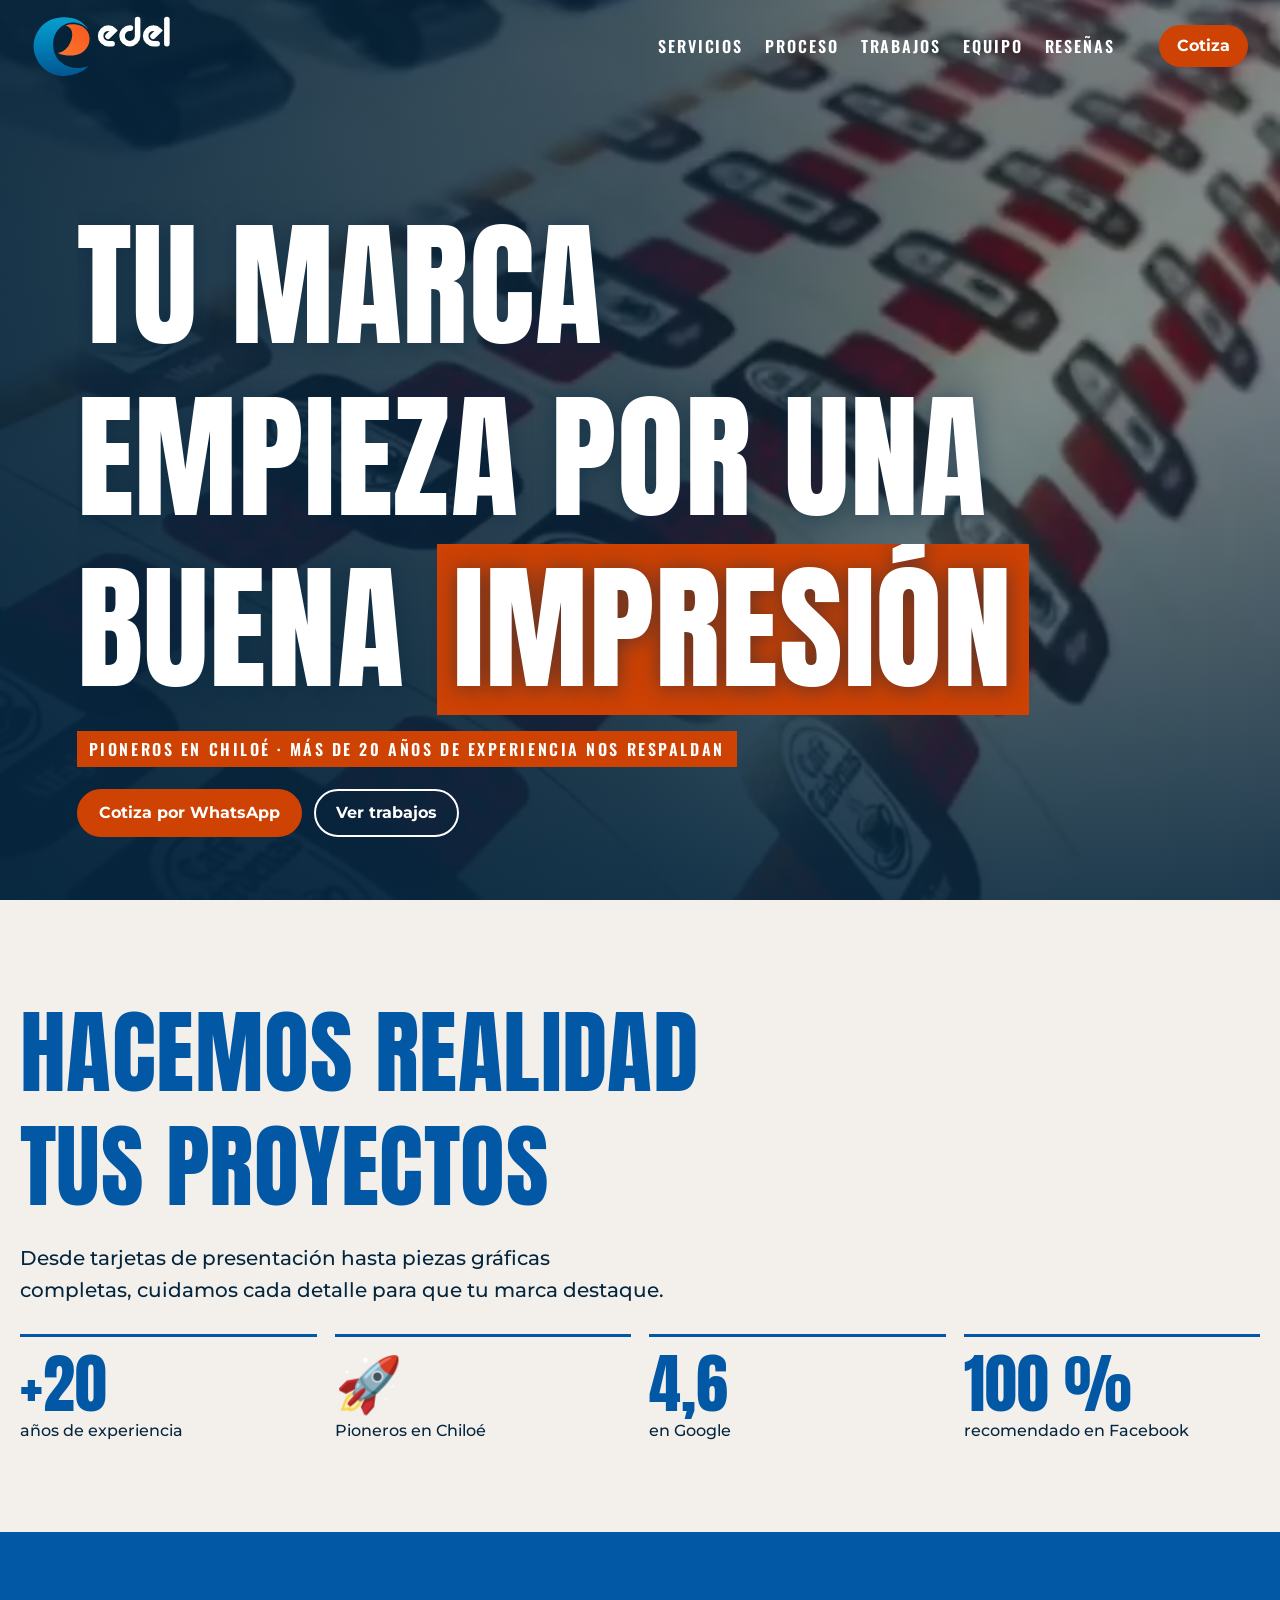
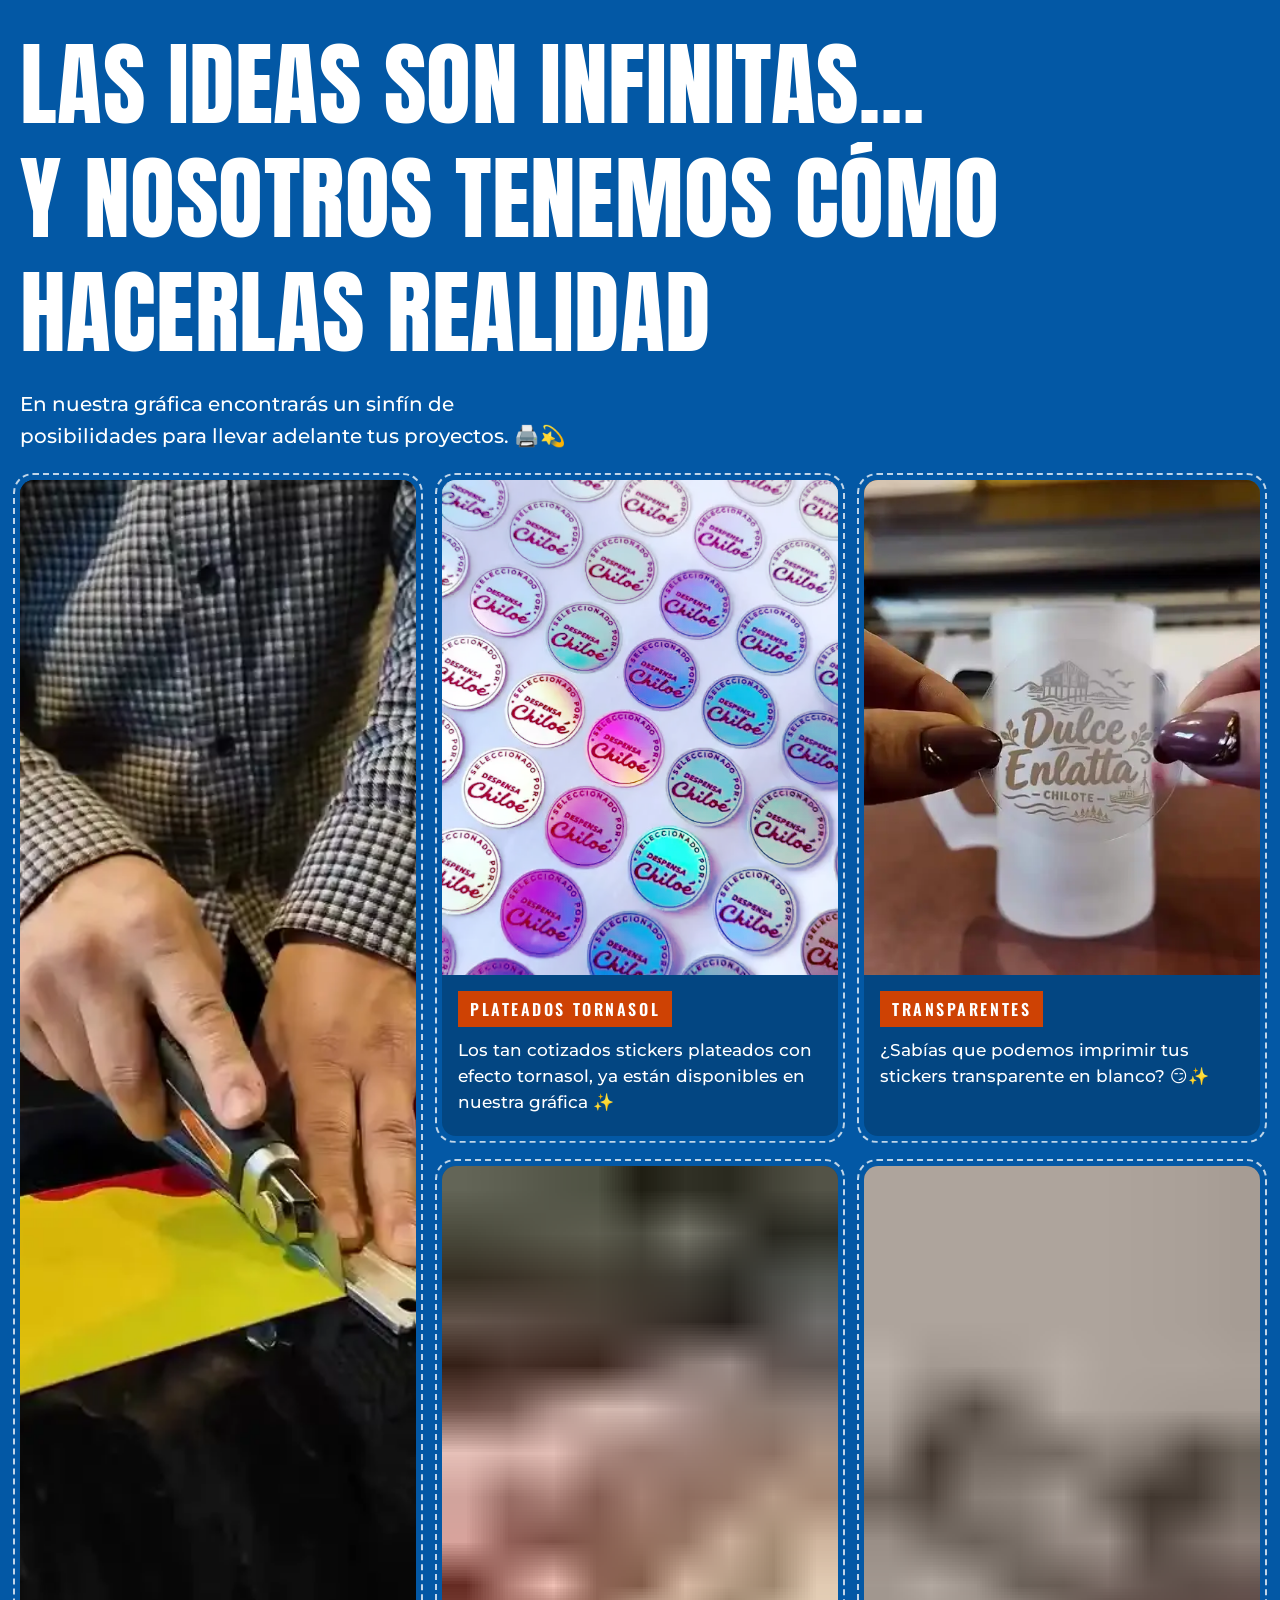
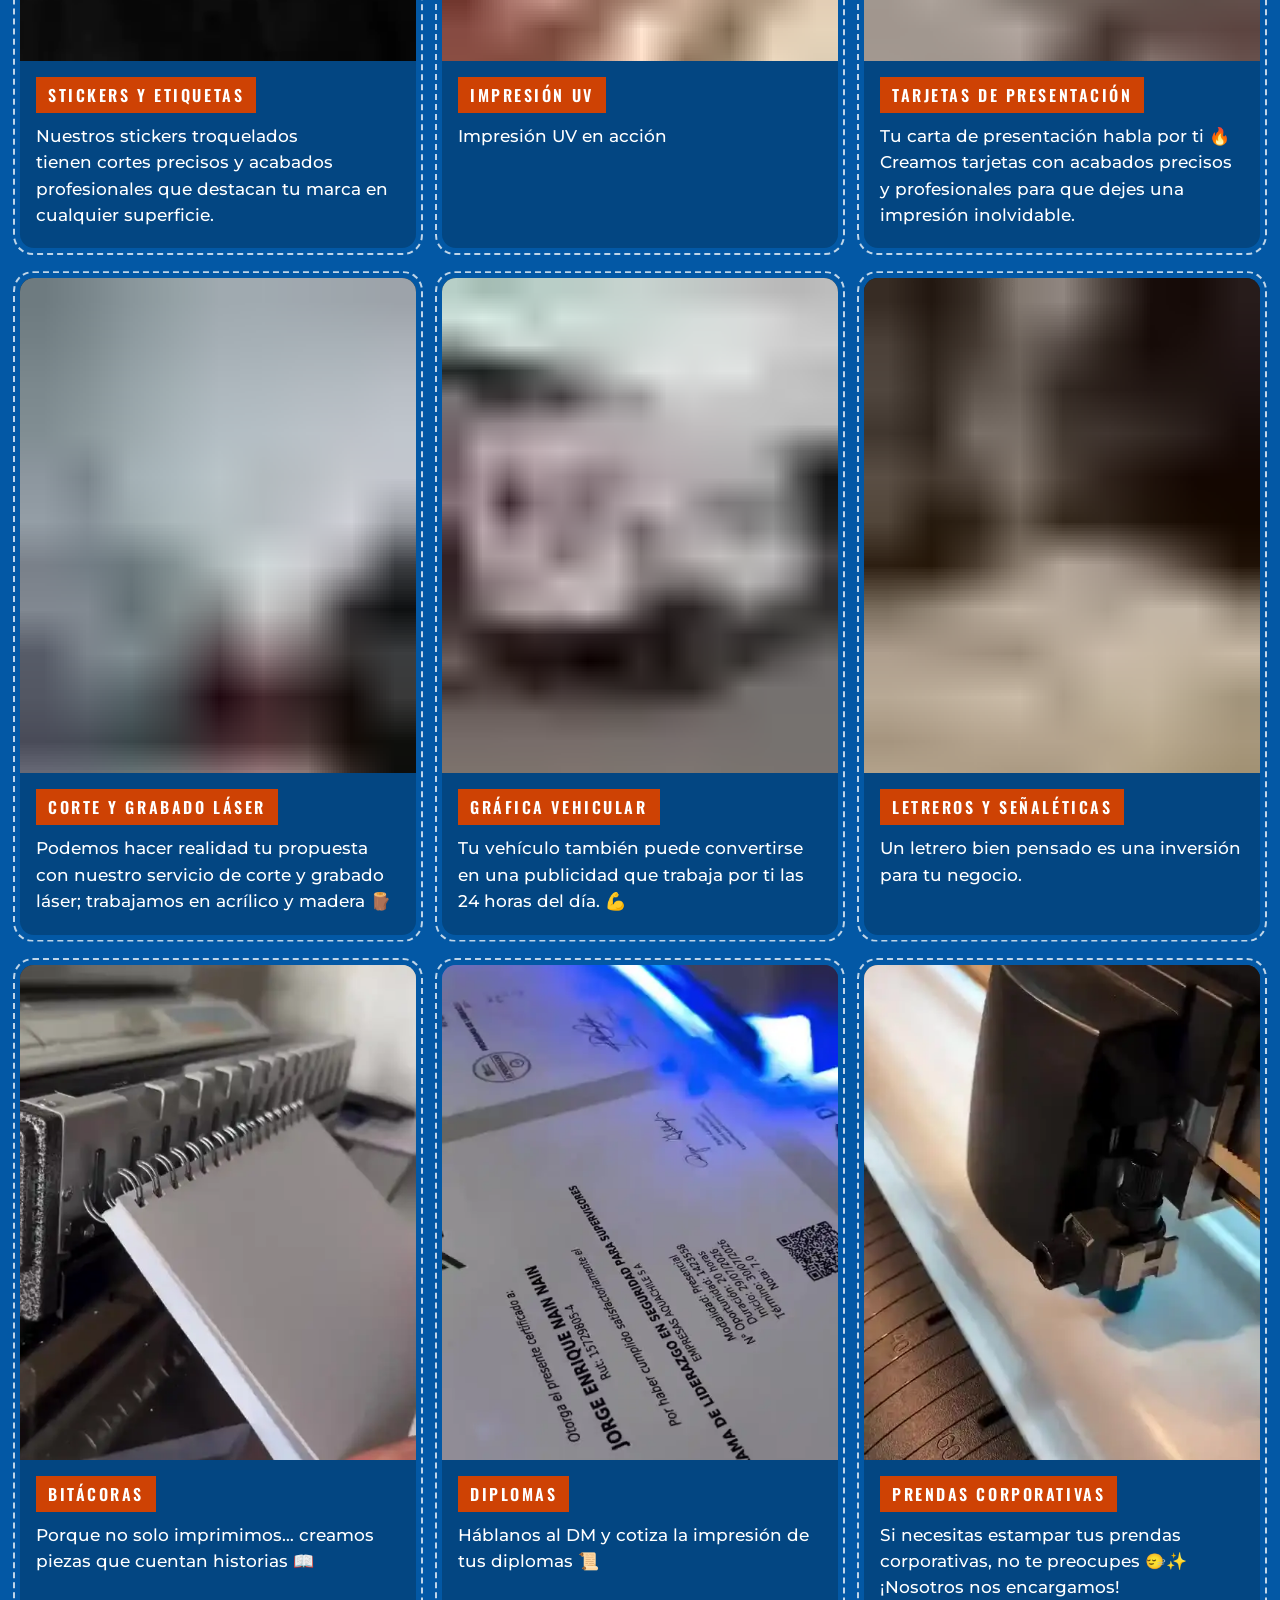
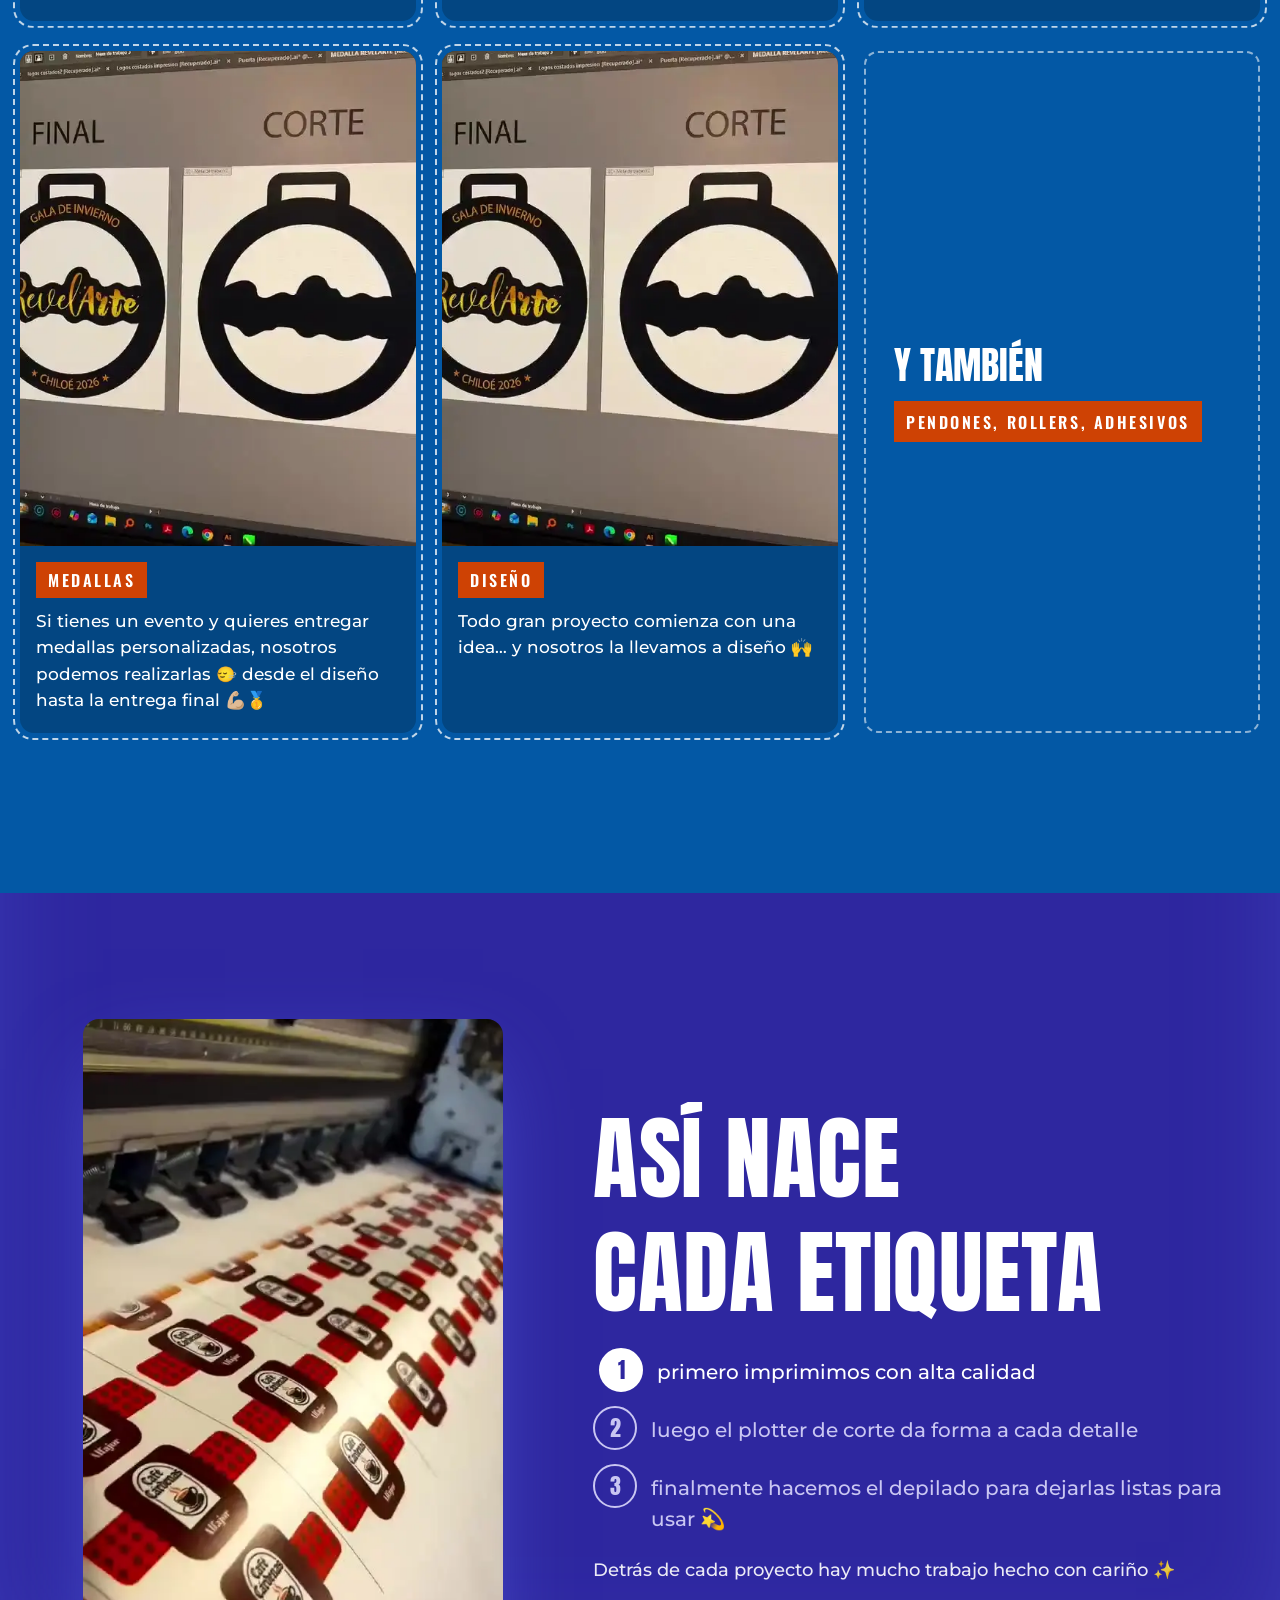
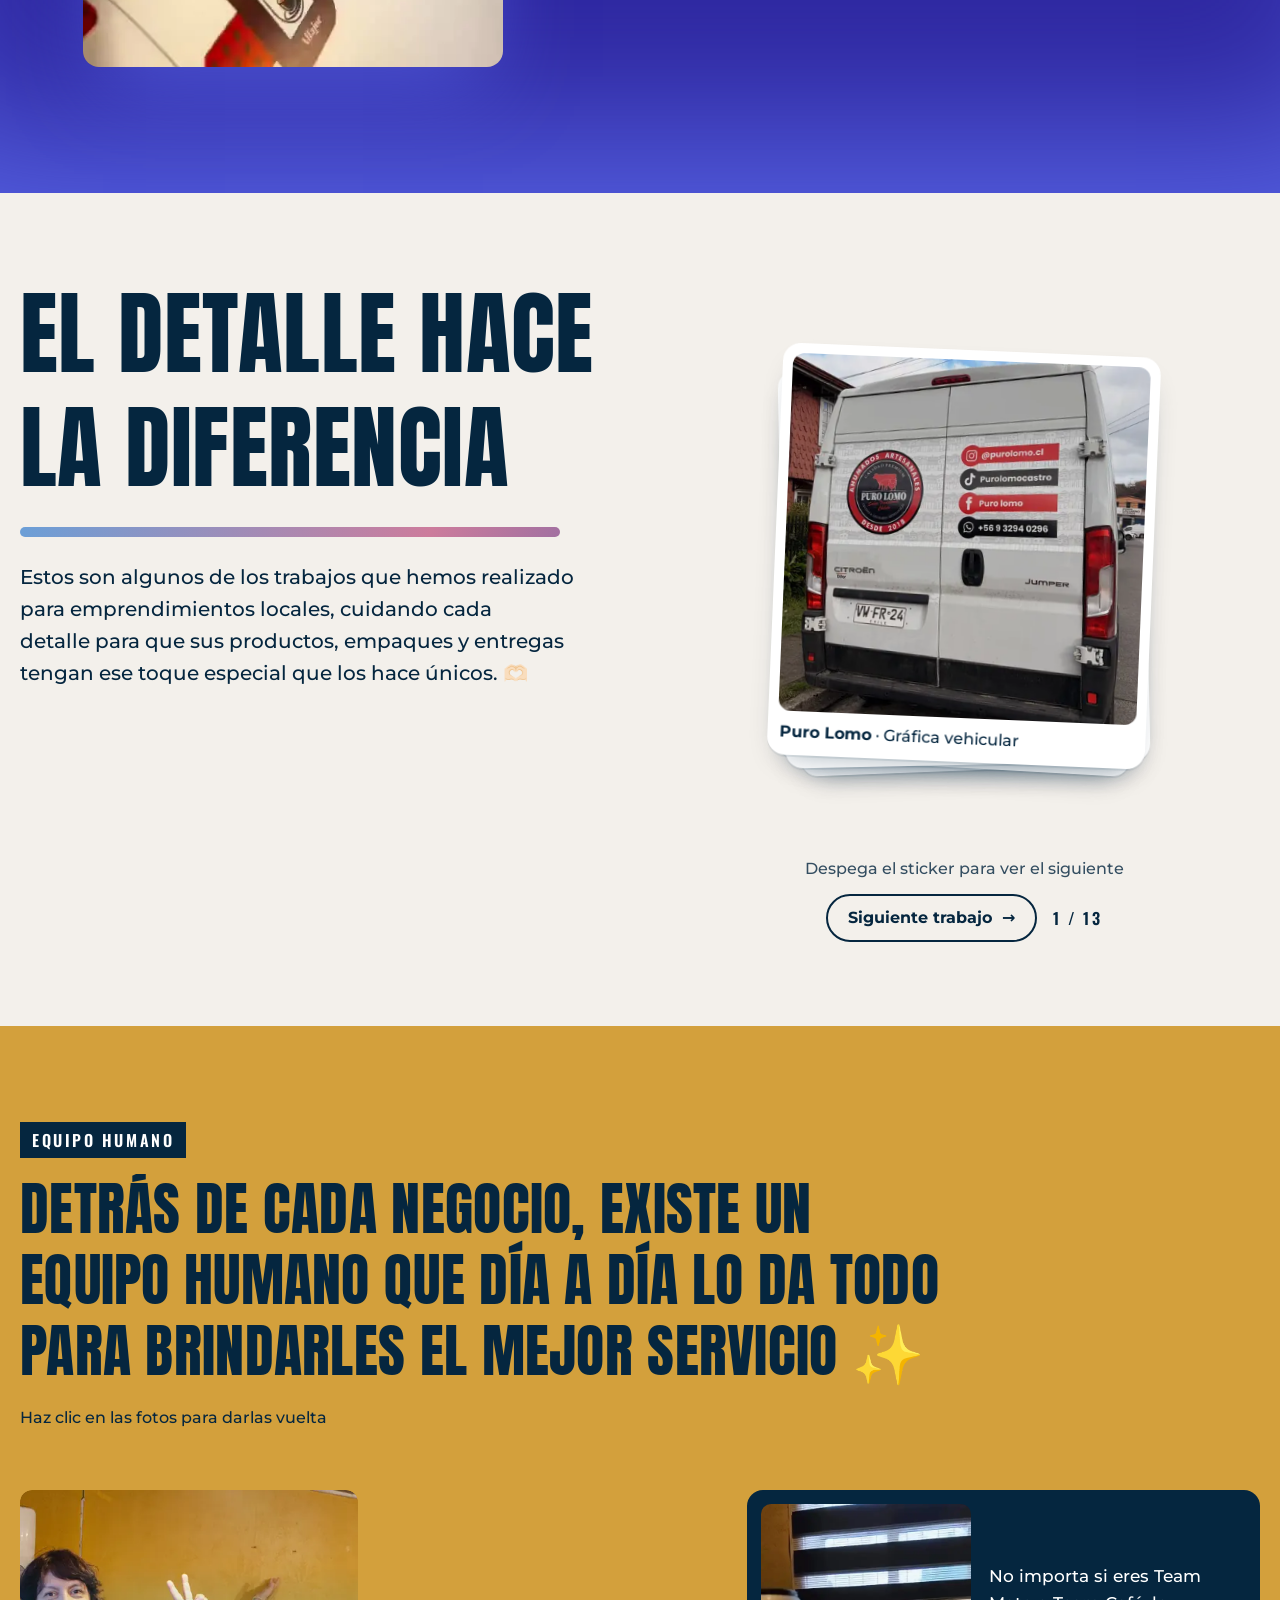
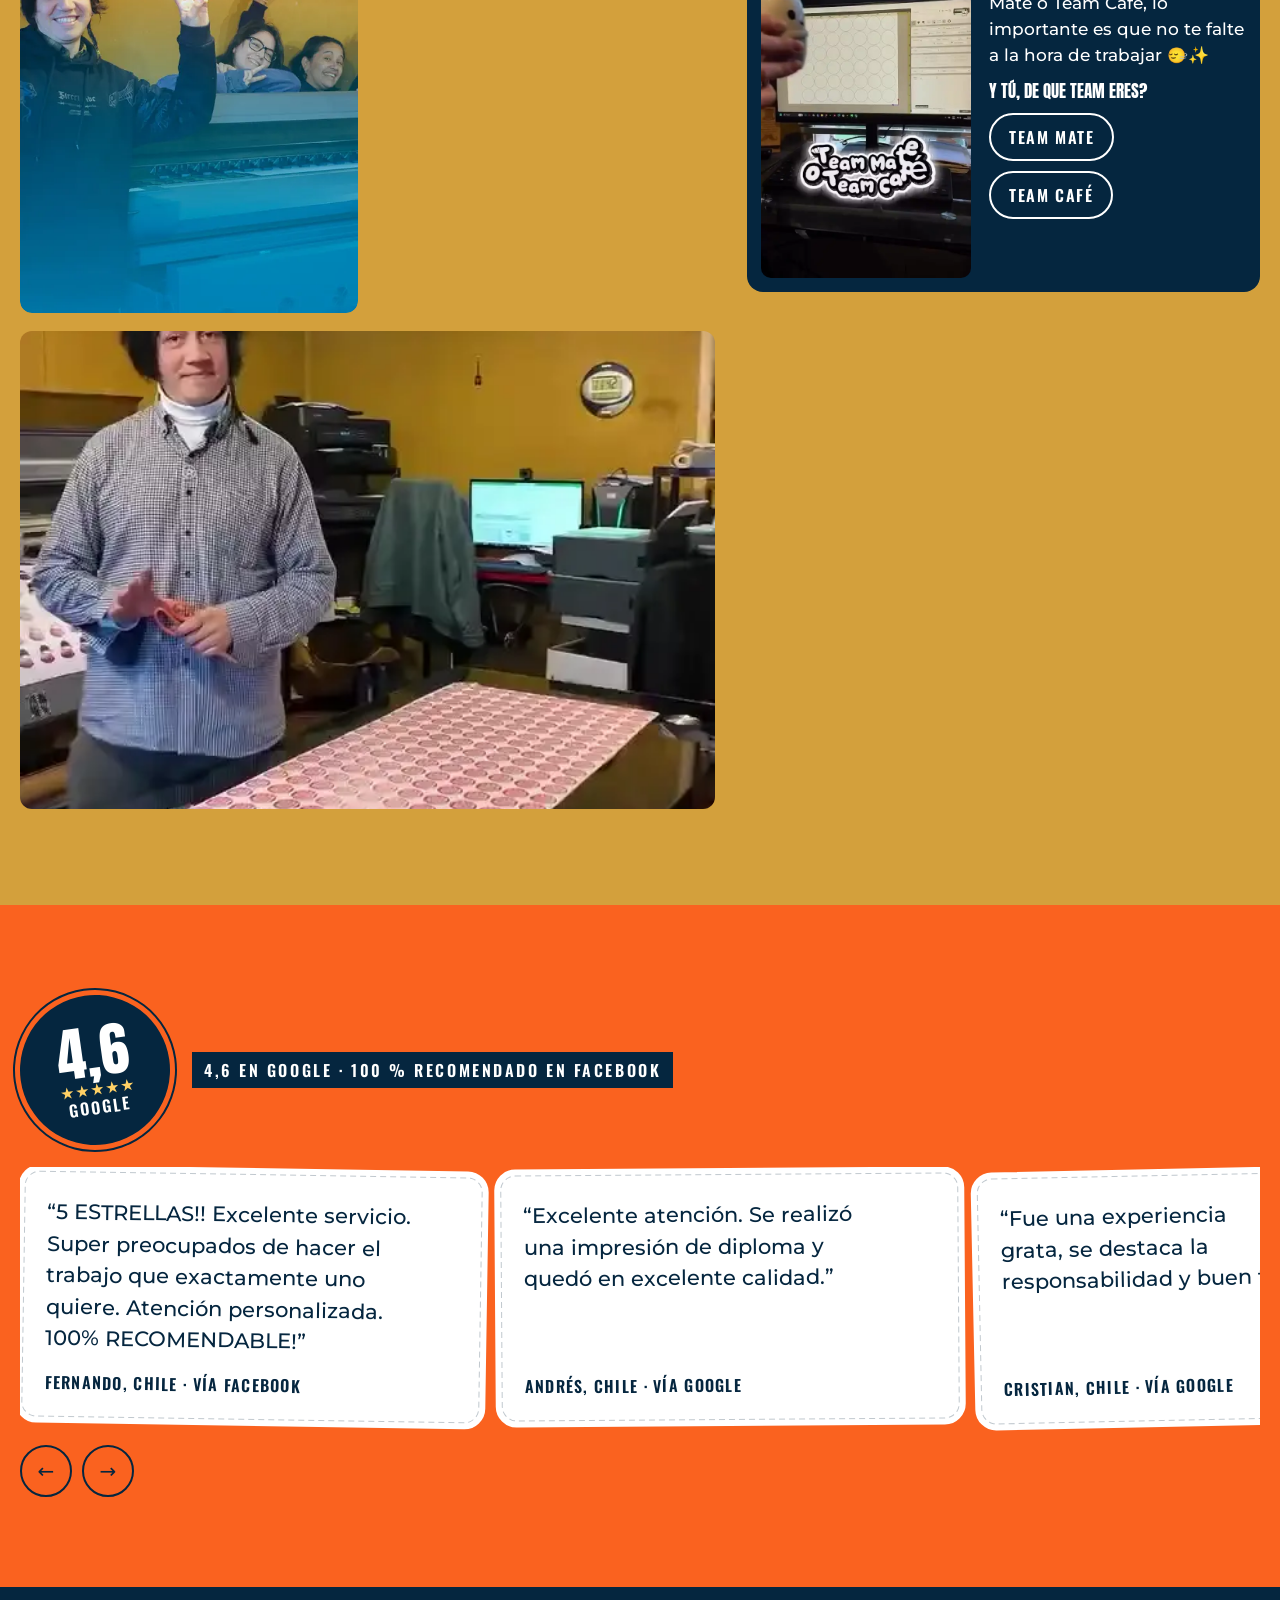
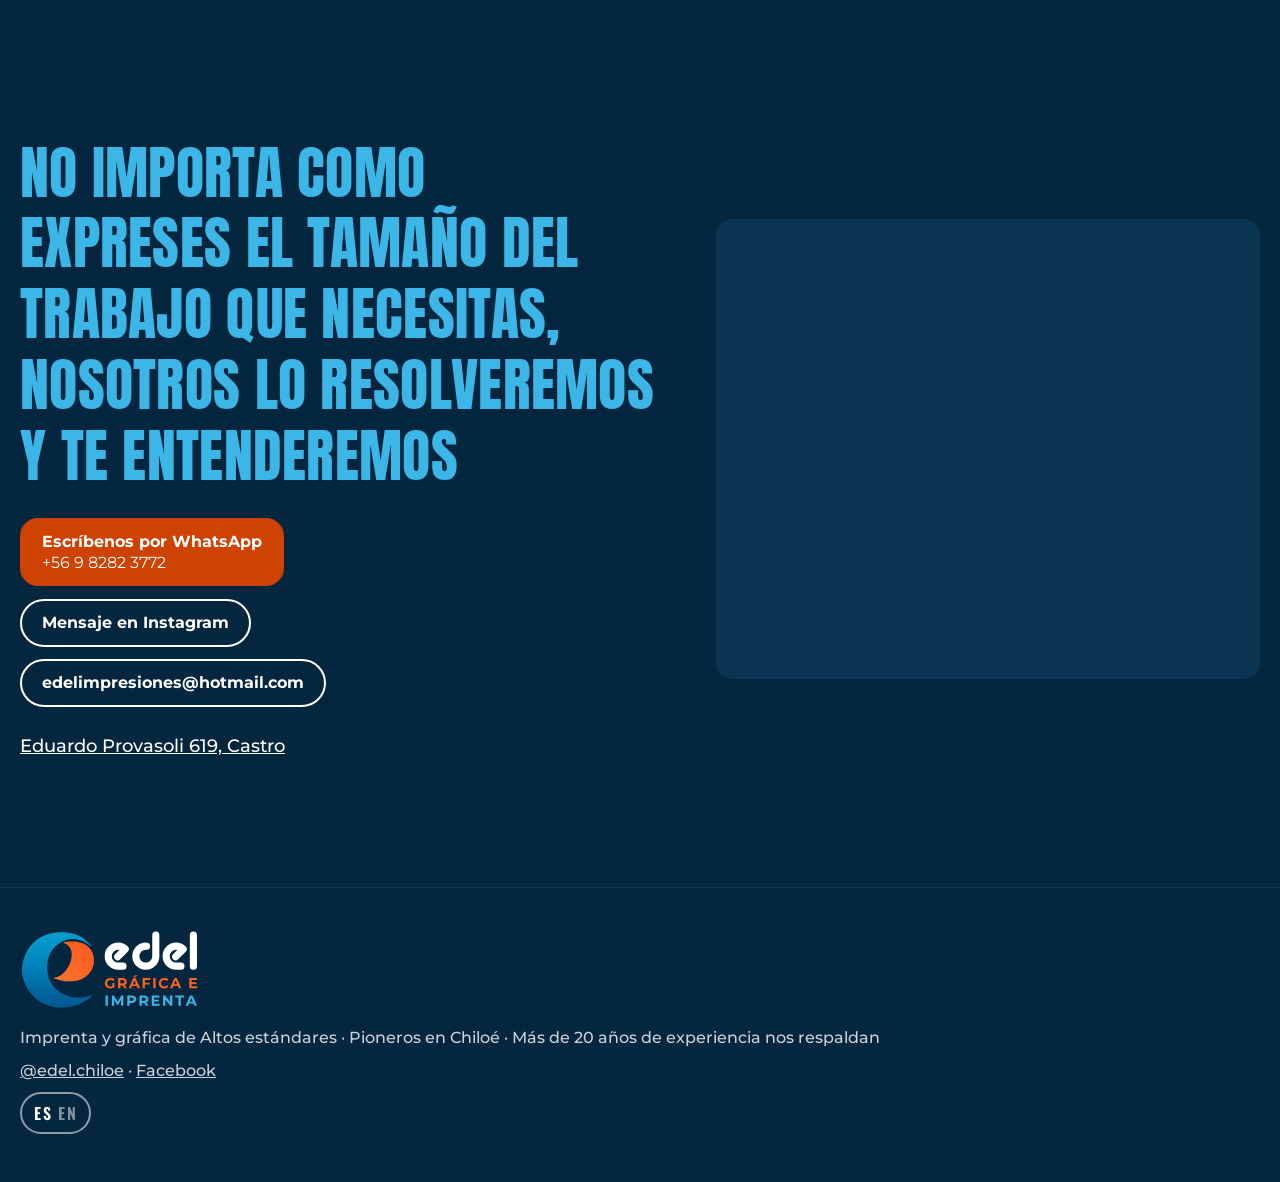
==== nueva_v8/index.html @ 326ff88f "nv8 (/nueva_v8/, en curso): arreglos de la fase 19 y decisiones de Pablo (servicios en 2 columnas, g" ====
<!doctype html>
<html lang="es" data-lang="es">
<head>
<meta charset="utf-8">
<style>html{background:#05263f}#ov{visibility:hidden}</style>
<meta name="viewport" content="width=device-width,initial-scale=1,viewport-fit=cover">
<title>Edel Impresiones · Imprenta y gráfica en Castro, Chiloé</title>
<meta name="description" content="Edel Impresiones, imprenta y gráfica en Castro, Chiloé: stickers y etiquetas, impresión UV, corte y grabado láser, gráfica vehicular, letreros y más. Cotiza por WhatsApp." data-meta-en="Edel Impresiones, print and graphics shop in Castro, Chiloé: stickers and labels, UV printing, laser cutting and engraving, vehicle graphics, signs and more. Get a quote on WhatsApp.">
<meta name="robots" content="noindex,nofollow">
<meta name="theme-color" content="#05263f">
<link rel="canonical" href="https://edelimpresiones.pages.dev/">
<meta property="og:type" content="website"><meta property="og:locale" content="es_CL">
<meta property="og:title" content="Edel Impresiones · Tu marca empieza por una buena impresión">
<meta property="og:description" content="Edel Impresiones, imprenta y gráfica en Castro, Chiloé: stickers y etiquetas, impresión UV, corte y grabado láser, gráfica vehicular, letreros y más. Cotiza por WhatsApp.">
<meta property="og:url" content="https://edelimpresiones.pages.dev/"><meta property="og:image" content="https://edelimpresiones.pages.dev/assets/og.jpg">
<meta property="og:image:width" content="1200"><meta property="og:image:height" content="630">
<meta name="twitter:card" content="summary_large_image"><meta name="twitter:image" content="https://edelimpresiones.pages.dev/assets/og.jpg">
<link rel="icon" href="../brand/favicon.svg" type="image/svg+xml"><link rel="icon" href="../brand/favicon.ico" sizes="any">
<link rel="apple-touch-icon" href="../brand/png/favicon-180.png">
<link rel="preload" href="../assets/fonts/anton-latin-400-normal.woff2" as="font" type="font/woff2" crossorigin>
<link rel="preload" href="../assets/fonts/montserrat-latin-500-normal.woff2" as="font" type="font/woff2" crossorigin>
<link rel="stylesheet" href="../css/fonts.css"><link rel="stylesheet" href="../css/tokens.css"><link rel="stylesheet" href="../css/nv8/site.css">
<script>document.documentElement.classList.add('js');try{if(localStorage.getItem('edel-lang')==='en')document.documentElement.dataset.lang='en'}catch(e){}</script>
<script type="application/ld+json">{"@context": "https://schema.org", "@type": "LocalBusiness", "name": "Edel Impresiones", "alternateName": "Imprenta y Gráfica Edel", "url": "https://edelimpresiones.pages.dev/", "image": "https://edelimpresiones.pages.dev/assets/og.jpg", "logo": "https://edelimpresiones.pages.dev/brand/png/isotipo.png", "telephone": "+56982823772", "email": "edelimpresiones@hotmail.com", "address": {"@type": "PostalAddress", "streetAddress": "Eduardo Provasoli 619", "addressLocality": "Castro", "addressRegion": "Los Lagos", "addressCountry": "CL"}, "sameAs": ["https://www.instagram.com/edel.chiloe/", "https://www.facebook.com/edel.chiloe/"], "aggregateRating": {"@type": "AggregateRating", "ratingValue": "4.6", "reviewCount": "10"}}</script>
<script id="precarga" type="application/json">{"movil": [[["../assets/fonts/anton-latin-400-normal.woff2", 18612], ["../assets/fonts/montserrat-latin-400-normal.woff2", 18780], ["../assets/fonts/montserrat-latin-500-normal.woff2", 18748], ["../assets/fonts/montserrat-latin-700-normal.woff2", 18824], ["../assets/fonts/oswald-latin-600-normal.woff2", 12740], ["../assets/video/hero-poster.webp", 42840], ["../assets/video/hero-540b.mp4", 1002720]]], "grande": [[["../assets/fonts/anton-latin-400-normal.woff2", 18612], ["../assets/fonts/montserrat-latin-400-normal.woff2", 18780], ["../assets/fonts/montserrat-latin-500-normal.woff2", 18748], ["../assets/fonts/montserrat-latin-700-normal.woff2", 18824], ["../assets/fonts/oswald-latin-600-normal.woff2", 12740], ["../assets/video/hero-poster.webp", 42840], ["../assets/video/hero.mp4", 3985258]]]}</script>
</head>
<body class="cargando">
<svg class="defs" width="0" height="0" aria-hidden="true" focusable="false"><defs><linearGradient id="ga" x1="0" y1="0" x2="0" y2="1"><stop offset="0" stop-color="#099ece"/><stop offset=".45" stop-color="#0182b9"/><stop offset="1" stop-color="#035590"/></linearGradient><linearGradient id="gn" x1="1" y1="0" x2="0" y2="1"><stop offset="0" stop-color="#fa571c"/><stop offset="1" stop-color="#f97732"/></linearGradient><linearGradient id="gaC" x1="0" y1="0" x2="0" y2="1"><stop offset="0" stop-color="#1aa8d8"/><stop offset=".45" stop-color="#0b90c6"/><stop offset="1" stop-color="#0a6cb0"/></linearGradient></defs></svg>
<a class="saltar" href="#contenido"><span data-en="Skip to content">Saltar al contenido</span></a>
<div id="carga" role="status" aria-live="polite">
 <svg id="ov" aria-hidden="true" preserveAspectRatio="none">
<defs>
 <clipPath id="co" clipPathUnits="userSpaceOnUse"><circle cx="263.3" cy="533.8" r="210.9"/></clipPath>
 <mask id="mkA" maskUnits="userSpaceOnUse" x="-2000" y="-2000" width="5000" height="5000"><path d="M445.48 412.35C413.91 373.36 360.36 356.43 315.81 363.07C267.64 370.25 225.78 405.65 206.77 448.31C188.07 490.31 188.32 546.6 204.1 587.72C222.22 634.93 262.1 665.41 307.81 680.4C354.56 695.74 401.66 692.98 448.12 675.3C403.75 727.52 317.22 750.76 253.19 746.82C177.2 742.14 114.31 697.87 78.58 635.06C39.07 565.61 43.67 491.63 80.03 428.3C118.93 360.56 181.84 327.64 259.33 323.83C332.55 320.24 406.61 343.52 445.48 412.35Z"/><path class="cierre" d="M445.48 412.35C413.91 373.36 360.36 356.43 315.81 363.07C267.64 370.25 225.78 405.65 206.77 448.31C188.07 490.31 188.32 546.6 204.1 587.72C222.22 634.93 262.1 665.41 307.81 680.4C354.56 695.74 401.66 692.98 448.12 675.3C403.75 727.52 317.22 750.76 253.19 746.82C177.2 742.14 114.31 697.87 78.58 635.06C39.07 565.61 43.67 491.63 80.03 428.3C118.93 360.56 181.84 327.64 259.33 323.83C332.55 320.24 406.61 343.52 445.48 412.35Z"/></mask>
 <mask id="mkN" maskUnits="userSpaceOnUse" x="-2000" y="-2000" width="5000" height="5000"><path d="M280.53 382.51C338.87 364.68 411.33 375.84 441.9 428.82C470.71 478.74 453.72 550.65 393.72 582.43C346.32 607.54 278.43 604.29 225.16 580.54C257.57 577.54 282.69 558.16 300.35 534.03C317.63 510.42 329.83 479.42 330.35 450.39C330.92 418.76 317.58 391.64 280.53 382.51Z"/><path class="cierre" d="M280.53 382.51C338.87 364.68 411.33 375.84 441.9 428.82C470.71 478.74 453.72 550.65 393.72 582.43C346.32 607.54 278.43 604.29 225.16 580.54C257.57 577.54 282.69 558.16 300.35 534.03C317.63 510.42 329.83 479.42 330.35 450.39C330.92 418.76 317.58 391.64 280.53 382.51Z"/></mask>
 <mask id="mk" maskUnits="userSpaceOnUse" x="-1e5" y="-1e5" width="2e5" height="2e5">
  <rect x="-1e5" y="-1e5" width="2e5" height="2e5" fill="#fff"/>
  <g class="ap"><circle id="hueco" cx="358.7" cy="521.1" r="0" fill="#000" clip-path="url(#co)"/></g>
 </mask>
</defs>
<rect id="velo" x="-1e5" y="-1e5" width="2e5" height="2e5" fill="#05263f" mask="url(#mk)"/>
<g class="ap">
 <path id="isoA" d="M445.48 412.35C413.91 373.36 360.36 356.43 315.81 363.07C267.64 370.25 225.78 405.65 206.77 448.31C188.07 490.31 188.32 546.6 204.1 587.72C222.22 634.93 262.1 665.41 307.81 680.4C354.56 695.74 401.66 692.98 448.12 675.3C403.75 727.52 317.22 750.76 253.19 746.82C177.2 742.14 114.31 697.87 78.58 635.06C39.07 565.61 43.67 491.63 80.03 428.3C118.93 360.56 181.84 327.64 259.33 323.83C332.55 320.24 406.61 343.52 445.48 412.35Z" fill="url(#gaC)" mask="url(#mkA)"/>
 <path id="isoN" d="M280.53 382.51C338.87 364.68 411.33 375.84 441.9 428.82C470.71 478.74 453.72 550.65 393.72 582.43C346.32 607.54 278.43 604.29 225.16 580.54C257.57 577.54 282.69 558.16 300.35 534.03C317.63 510.42 329.83 479.42 330.35 450.39C330.92 418.76 317.58 391.64 280.53 382.51Z" fill="url(#gn)" mask="url(#mkN)"/>
 <g id="pal" transform="translate(-521.5 473)">
  <g id="edel" fill="none" stroke="#fff" stroke-width="40" stroke-linecap="round" stroke-linejoin="round"><path d="M618 514H591A56 56 0 0 1 535 458A56 56 0 0 1 591 402A56 56 0 0 1 630.60 418.40L588.17 460.83" pathLength="1"/><path d="M750 402A56 56 0 0 0 690 458A56 56 0 0 0 746 514A56 56 0 0 0 802 458V340" pathLength="1"/><path d="M943 514H916A56 56 0 0 1 860 458A56 56 0 0 1 916 402A56 56 0 0 1 955.60 418.40L913.17 460.83" pathLength="1"/><path d="M1013 340V514" pathLength="1"/></g>
  <path id="sub1" d="M547.1057142857143 638.9771428571429Q540.3471428571428 638.9771428571429 534.6878571428571 636.8192857142858Q529.0285714285714 634.6614285714286 524.8349999999999 630.6714285714286Q520.6414285714285 626.6814285714286 518.3207142857143 621.3071428571429Q516.0 615.9328571428572 516.0 609.5Q516.0 603.0671428571428 518.3207142857143 597.6928571428571Q520.6414285714285 592.3185714285714 524.8757142857143 588.3285714285714Q529.11 584.3385714285714 534.81 582.1807142857142Q540.51 580.0228571428571 547.3499999999999 580.0228571428571Q554.9228571428571 580.0228571428571 560.9892857142856 582.5471428571428Q567.0557142857142 585.0714285714286 571.2085714285714 589.8757142857143L562.74 597.6928571428572Q559.6457142857142 594.4357142857143 555.9814285714285 592.8478571428572Q552.3171428571428 591.26 548.0014285714285 591.26Q543.8485714285714 591.26 540.4285714285713 592.5628571428572Q537.0085714285714 593.8657142857143 534.525 596.3085714285714Q532.0414285714286 598.7514285714286 530.6978571428572 602.09Q529.3542857142857 605.4285714285714 529.3542857142857 609.5Q529.3542857142857 613.49 530.6978571428572 616.8285714285714Q532.0414285714286 620.1671428571428 534.525 622.6507142857142Q537.0085714285714 625.1342857142857 540.3878571428571 626.4371428571428Q543.7671428571429 627.74 547.8385714285714 627.74Q551.7471428571429 627.74 555.4521428571429 626.4778571428571Q559.1571428571428 625.2157142857143 562.6585714285713 622.2028571428572L570.15 631.73Q565.5085714285714 635.2314285714285 559.3607142857143 637.1042857142857Q553.2128571428572 638.9771428571429 547.1057142857143 638.9771428571429ZM570.15 631.73 558.0985714285714 630.02V608.6042857142858H570.15Z M590.1346428571428 638.0V581.0H614.4817857142857Q626.3703571428572 581.0 632.9660714285715 586.4964285714286Q639.5617857142857 591.9928571428571 639.5617857142857 601.6828571428572Q639.5617857142857 608.0342857142857 636.5489285714286 612.635Q633.5360714285714 617.2357142857143 627.9989285714286 619.6785714285714Q622.4617857142857 622.1214285714286 614.8075 622.1214285714286H597.4632142857143L603.3260714285715 616.34V638.0ZM626.3703571428572 638.0 612.1203571428572 617.3171428571428H626.2075L640.6203571428572 638.0ZM603.3260714285715 617.8057142857143 597.4632142857143 611.6171428571429H614.0746428571429Q620.1817857142858 611.6171428571429 623.1946428571429 608.9707142857143Q626.2075 606.3242857142857 626.2075 601.6828571428572Q626.2075 596.96 623.1946428571429 594.3542857142857Q620.1817857142858 591.7485714285714 614.0746428571429 591.7485714285714H597.4632142857143L603.3260714285715 585.4785714285714Z M650.2635714285715 638.0 675.6692857142858 581.0H688.6978571428572L714.1850000000001 638.0H700.3421428571429L679.4964285714286 587.6771428571428H684.7078571428572L663.7807142857143 638.0ZM662.9664285714287 625.7857142857143 666.4678571428572 615.77H695.782142857143L699.365 625.7857142857143ZM674.7735714285716 576.3585714285715 685.7664285714287 564.6328571428572H699.4464285714287L684.7078571428573 576.3585714285715Z M727.8996428571429 638.0V581.0H770.9753571428571V591.5857142857143H741.0910714285715V638.0ZM740.1139285714286 617.2357142857143V606.65H767.4739285714286V617.2357142857143Z M787.702857142857 638.0V581.0H800.8942857142857V638.0Z M849.4603571428571 638.9771428571429Q842.8646428571428 638.9771428571429 837.2053571428571 636.8192857142858Q831.5460714285714 634.6614285714286 827.3932142857143 630.6714285714286Q823.2403571428571 626.6814285714286 820.9196428571429 621.3071428571429Q818.5989285714286 615.9328571428572 818.5989285714286 609.5Q818.5989285714286 603.0671428571428 820.9196428571429 597.6928571428571Q823.2403571428571 592.3185714285714 827.4339285714285 588.3285714285714Q831.6274999999999 584.3385714285714 837.2460714285714 582.1807142857142Q842.8646428571428 580.0228571428571 849.5417857142857 580.0228571428571Q856.9517857142857 580.0228571428571 862.9367857142856 582.587857142857Q868.9217857142856 585.1528571428571 872.9932142857143 590.12L864.5246428571428 597.9371428571428Q861.5932142857142 594.5985714285714 858.0103571428572 592.9292857142857Q854.4275 591.26 850.1932142857142 591.26Q846.2032142857142 591.26 842.8646428571428 592.5628571428572Q839.5260714285714 593.8657142857143 837.0832142857143 596.3085714285714Q834.6403571428572 598.7514285714286 833.2967857142858 602.09Q831.9532142857142 605.4285714285714 831.9532142857142 609.5Q831.9532142857142 613.5714285714286 833.2967857142858 616.91Q834.6403571428572 620.2485714285714 837.0832142857143 622.6914285714286Q839.5260714285714 625.1342857142857 842.8646428571428 626.4371428571428Q846.2032142857142 627.74 850.1932142857142 627.74Q854.4275 627.74 858.0103571428572 626.0707142857143Q861.5932142857142 624.4014285714286 864.5246428571428 620.9814285714285L872.9932142857143 628.7985714285714Q868.9217857142856 633.7657142857142 862.9367857142856 636.3714285714286Q856.9517857142857 638.9771428571429 849.4603571428571 638.9771428571429Z M881.415 638.0 906.8207142857143 581.0H919.8492857142857L945.3364285714285 638.0H931.4935714285714L910.6478571428571 587.6771428571428H915.8592857142856L894.9321428571428 638.0ZM894.1178571428571 625.7857142857143 897.6192857142856 615.77H926.9335714285714L930.5164285714285 625.7857142857143Z M989.8657142857144 638.0V581.0H1032.9414285714286V591.5857142857143H1002.9757142857143V627.4142857142857H1034.0V638.0ZM1001.9985714285715 614.2228571428572V603.9628571428572H1029.44V614.2228571428572Z" fill="#fa621f"/><path id="sub2" d="M520.0 736.0V679.0H533.1914285714286V736.0Z M555.5493877551021 736.0V679.0H566.4608163265306L590.7265306122449 719.2257142857143H584.9451020408163L608.8036734693877 679.0H619.6336734693878L619.7965306122449 736.0H607.419387755102L607.3379591836734 697.9728571428572H609.6179591836735L590.5636734693877 729.9742857142858H584.619387755102L565.1579591836735 697.9728571428572H567.9265306122448V736.0Z M642.1544897959184 736.0V679.0H666.8273469387755Q674.4816326530612 679.0 680.018775510204 681.4835714285714Q685.5559183673469 683.9671428571429 688.568775510204 688.6085714285714Q691.5816326530612 693.25 691.5816326530612 699.6828571428572Q691.5816326530612 706.0342857142857 688.568775510204 710.6757142857143Q685.5559183673469 715.3171428571428 680.018775510204 717.8007142857143Q674.4816326530612 720.2842857142857 666.8273469387755 720.2842857142857H649.4830612244898L655.3459183673469 714.34V736.0ZM655.3459183673469 715.8057142857143 649.4830612244898 709.5357142857143H666.0944897959183Q672.2016326530612 709.5357142857143 675.2144897959183 706.9300000000001Q678.2273469387754 704.3242857142857 678.2273469387754 699.6828571428572Q678.2273469387754 694.96 675.2144897959183 692.3542857142857Q672.2016326530612 689.7485714285714 666.0944897959183 689.7485714285714H649.4830612244898L655.3459183673469 683.4785714285714Z M710.6010204081633 736.0V679.0H734.9481632653061Q746.8367346938776 679.0 753.4324489795919 684.4964285714286Q760.0281632653061 689.9928571428571 760.0281632653061 699.6828571428572Q760.0281632653061 706.0342857142857 757.0153061224489 710.635Q754.0024489795918 715.2357142857143 748.465306122449 717.6785714285714Q742.9281632653061 720.1214285714286 735.2738775510204 720.1214285714286H717.9295918367347L723.7924489795919 714.34V736.0ZM746.8367346938776 736.0 732.5867346938776 715.3171428571428H746.6738775510204L761.0867346938776 736.0ZM723.7924489795919 715.8057142857143 717.9295918367347 709.6171428571429H734.5410204081633Q740.6481632653062 709.6171428571429 743.6610204081633 706.9707142857143Q746.6738775510204 704.3242857142857 746.6738775510204 699.6828571428572Q746.6738775510204 694.96 743.6610204081633 692.3542857142857Q740.6481632653062 689.7485714285714 734.5410204081633 689.7485714285714H717.9295918367347L723.7924489795919 683.4785714285714Z M779.2918367346938 736.0V679.0H822.3675510204081V689.5857142857143H792.4018367346938V725.4142857142857H823.4261224489795V736.0ZM791.424693877551 712.2228571428572V701.9628571428572H818.8661224489796V712.2228571428572Z M842.7712244897959 736.0V679.0H853.6826530612244L887.3126530612244 720.04H882.0197959183673V679.0H895.0483673469388V736.0H884.2183673469387L850.5069387755102 694.96H855.7997959183673V736.0Z M929.213469387755 736.0V689.7485714285714H910.973469387755V679.0H960.6448979591836V689.7485714285714H942.4048979591836V736.0Z M969.0785714285713 736.0 994.4842857142856 679.0H1007.512857142857L1033.0 736.0H1019.1571428571427L998.3114285714285 685.6771428571428H1003.522857142857L982.5957142857142 736.0ZM981.7814285714285 723.7857142857143 985.282857142857 713.77H1014.5971428571428L1018.1799999999998 723.7857142857143Z" fill="#3bb6e6"/>
 </g>
</g>
</svg>
 <p class="pct"><span id="pct">0</span> %<span class="sr" data-en="Loading Edel Impresiones">Cargando Edel Impresiones</span></p>
</div>

<header class="nav" id="nav">
 <a class="nav-logo" href="#portada" aria-label="Edel Impresiones"><svg class="logo-nav" viewBox="40 300 1010 460" aria-hidden="true"><path d="M445.48 412.35C413.91 373.36 360.36 356.43 315.81 363.07C267.64 370.25 225.78 405.65 206.77 448.31C188.07 490.31 188.32 546.6 204.1 587.72C222.22 634.93 262.1 665.41 307.81 680.4C354.56 695.74 401.66 692.98 448.12 675.3C403.75 727.52 317.22 750.76 253.19 746.82C177.2 742.14 114.31 697.87 78.58 635.06C39.07 565.61 43.67 491.63 80.03 428.3C118.93 360.56 181.84 327.64 259.33 323.83C332.55 320.24 406.61 343.52 445.48 412.35Z" fill="url(#ga)"/><path d="M280.53 382.51C338.87 364.68 411.33 375.84 441.9 428.82C470.71 478.74 453.72 550.65 393.72 582.43C346.32 607.54 278.43 604.29 225.16 580.54C257.57 577.54 282.69 558.16 300.35 534.03C317.63 510.42 329.83 479.42 330.35 450.39C330.92 418.76 317.58 391.64 280.53 382.51Z" fill="url(#gn)"/><g fill="none" stroke="currentColor" stroke-width="40" stroke-linecap="round"><path d="M618 514H591A56 56 0 0 1 535 458A56 56 0 0 1 591 402A56 56 0 0 1 630.60 418.40L588.17 460.83"/><path d="M802 340V458A56 56 0 0 1 746 514A56 56 0 0 1 690 458A56 56 0 0 1 750 402"/><path d="M943 514H916A56 56 0 0 1 860 458A56 56 0 0 1 916 402A56 56 0 0 1 955.60 418.40L913.17 460.83"/><path d="M1013 340V514"/></g></svg></a>
 <nav class="nav-links" aria-label="Secciones" data-aria-en="Sections">
  <a href="#servicios"><span data-en="Services">Servicios</span></a><a href="#proceso"><span data-en="Process">Proceso</span></a>
  <a href="#trabajos"><span data-en="Work">Trabajos</span></a><a href="#equipo"><span data-en="Team">Equipo</span></a><a href="#resenas"><span data-en="Reviews">Reseñas</span></a>
 </nav>
 <div class="nav-acc">
  <a class="btn btn-cot mag" href="https://wa.me/56982823772?text=Hola%20Edel%2C%20quiero%20cotizar%20un%20trabajo" data-href-en="https://wa.me/56982823772?text=Hi%20Edel%2C%20I%20would%20like%20a%20quote%20for%20a%20job" target="_blank" rel="noopener"><span data-en="Get a quote">Cotiza</span></a>
  <button class="menu-b" type="button" aria-expanded="false" aria-controls="menu"><span class="menu-ico" aria-hidden="true"></span><span class="sr" data-en="Menu">Menú</span></button>
 </div>
</header>
<div class="menu" id="menu" role="dialog" aria-modal="true" aria-label="Menú" data-aria-en="Menu" hidden>
 <button class="menu-x" type="button"><span data-en="Close">Cerrar</span> <span aria-hidden="true">✕</span></button>
 <nav aria-label="Secciones" data-aria-en="Sections">
  <a href="#servicios"><span data-en="Services">Servicios</span></a><a href="#proceso"><span data-en="Process">Proceso</span></a><a href="#trabajos"><span data-en="Work">Trabajos</span></a>
  <a href="#equipo"><span data-en="Team">Equipo</span></a><a href="#resenas"><span data-en="Reviews">Reseñas</span></a><a href="#cotiza"><span data-en="Get a quote">Cotiza</span></a>
 </nav>
 <a class="btn btn-wa" href="https://wa.me/56982823772?text=Hola%20Edel%2C%20quiero%20cotizar%20un%20trabajo" data-href-en="https://wa.me/56982823772?text=Hi%20Edel%2C%20I%20would%20like%20a%20quote%20for%20a%20job" target="_blank" rel="noopener"><span data-en="Get a quote on WhatsApp">Cotiza por WhatsApp</span><small>+56 9 8282 3772</small></a>
 <p class="menu-dir" lang="es">Eduardo Provasoli 619, Castro · @edel.chiloe</p>
 <p class="menu-lang"><button class="lang" type="button" aria-label="Cambiar idioma a inglés" data-aria-en="Switch language to Spanish"><span class="es">ES</span><span class="en">EN</span></button></p>
</div>

<main id="contenido">
<section class="s-portada" id="portada">
 <div class="hero-v"><video class="vid hero-video" muted playsinline loop preload="none" poster="../assets/video/hero-poster.webp" style="background-image:url([data-uri])" aria-label="Máquinas de Edel imprimiendo y cortando: impresora UV, plotter de corte, láser y depilado de stickers" data-aria-en="Edel machines printing and cutting: UV printer, cutting plotter, laser and sticker weeding" data-src-movil="../assets/video/hero-540b.mp4" data-src-grande="../assets/video/hero.mp4"></video></div>
 <div class="hero-t">
  <h1 class="h1" lang="es"><span class="ln"><span>Tu marca</span></span><span class="ln"><span>empieza por una</span></span><span class="ln"><span>buena <em>impresión</em></span></span></h1>
  <p class="glosa-h" lang="en" hidden>Your brand starts with a good impression</p>
  <p class="banda b-nar" lang="es">Pioneros en Chiloé · Más de 20 años de experiencia nos respaldan</p>
  <div class="hero-b"><a class="btn btn-wa mag" href="https://wa.me/56982823772?text=Hola%20Edel%2C%20quiero%20cotizar%20un%20trabajo" data-href-en="https://wa.me/56982823772?text=Hi%20Edel%2C%20I%20would%20like%20a%20quote%20for%20a%20job" target="_blank" rel="noopener"><span data-en="Get a quote on WhatsApp">Cotiza por WhatsApp</span></a>
  <a class="btn btn-l mag" href="#trabajos"><span data-en="See our work">Ver trabajos</span></a></div>
 </div>
</section>

<section class="s-intro" id="intro">
 <div class="w">
  <h2 class="h2" lang="es"><span class="ln"><span>Hacemos realidad</span></span><span class="ln"><span>tus proyectos</span></span></h2>
  <p class="glosa-h" lang="en" hidden>We make your projects happen</p>
  <p class="lead" lang="es">Desde tarjetas de presentación hasta piezas gráficas completas, cuidamos cada detalle para que tu marca destaque.</p>
  <ul class="cifras">
   <li><b data-cuenta="20">+20</b><span data-en="years of experience">años de experiencia</span></li>
   <li><b aria-hidden="true">🚀</b><span data-en="Pioneers in Chiloé">Pioneros en Chiloé</span></li>
   <li><b data-cuenta="4.6">4,6</b><span data-en="on Google">en Google</span></li>
   <li><b data-cuenta="100">100 %</b><span data-en="recommended on Facebook">recomendado en Facebook</span></li>
  </ul>
 </div>
</section>

<section class="s-serv" id="servicios">
 <div class="w">
  <h2 class="h2" lang="es"><span class="ln"><span>Las ideas son infinitas…</span></span><span class="ln"><span>y nosotros tenemos cómo</span></span><span class="ln"><span>hacerlas realidad</span></span></h2>
  <p class="glosa-h" lang="en" hidden>Ideas are endless… and we have what it takes to make them real</p>
  <p class="lead" lang="es">En nuestra gráfica encontrarás un sinfín de posibilidades para llevar adelante tus proyectos. 🖨️💫</p>
  <div class="serv-grid"><div class="col col-1"><article class="serv" style="order:0" data-src-ig="IG-21"><span class="troquel" aria-hidden="true"></span><div class="serv-m"><video class="vid " muted playsinline loop autoplay preload="none" data-poster="../assets/video/stickers-poster.webp" style="background-image:url([data-uri])" aria-label="Corte y depilado de stickers troquelados" data-aria-en="Cutting and weeding die-cut stickers" data-src="../assets/video/stickers.mp4"></video></div><div class="serv-t"><h3 class="banda" data-en="Stickers &amp; labels">Stickers y etiquetas</h3><p lang="es">Nuestros stickers troquelados tienen cortes precisos y acabados profesionales que destacan tu marca en cualquier superficie.</p></div></article><article class="serv" style="order:5" data-src-ig="IG-17"><span class="troquel" aria-hidden="true"></span><div class="serv-m"><video class="vid " muted playsinline loop autoplay preload="none" data-poster="../assets/video/laser-poster.webp" style="background-image:url([data-uri])" aria-label="Mostrador de madera cortado con láser, armado pieza por pieza" data-aria-en="Laser-cut wooden display stand assembled piece by piece" data-src="../assets/video/laser.mp4"></video></div><div class="serv-t"><h3 class="banda" data-en="Laser cutting &amp; engraving">Corte y grabado láser</h3><p lang="es">Podemos hacer realidad tu propuesta con nuestro servicio de corte y grabado láser; trabajamos en acrílico y madera 🪵</p></div></article><article class="serv" style="order:7" data-src-ig="IG-34"><span class="troquel" aria-hidden="true"></span><div class="serv-m"><video class="vid " muted playsinline loop autoplay preload="none" data-poster="../assets/video/letreros-poster.webp" style="background-image:url([data-uri])" aria-label="Letrero de Pilates &amp; Skincare cortado a mano" data-aria-en="Pilates &amp; Skincare sign being hand-trimmed" data-src="../assets/video/letreros.mp4"></video></div><div class="serv-t"><h3 class="banda" data-en="Signs &amp; wayfinding">Letreros y señaléticas</h3><p lang="es">Un letrero bien pensado es una inversión para tu negocio.</p></div></article><article class="serv" style="order:12" data-src-ig="IG-19"><span class="troquel" aria-hidden="true"></span><div class="serv-m"><video class="vid " muted playsinline loop autoplay preload="none" data-poster="../assets/video/diseno-poster.webp" style="background-image:url([data-uri])" aria-label="Diseño en pantalla antes del corte" data-aria-en="Design on screen before cutting" data-src="../assets/video/diseno.mp4"></video></div><div class="serv-t"><h3 class="banda" data-en="Design">Diseño</h3><p lang="es">Todo gran proyecto comienza con una idea… y nosotros la llevamos a diseño 🙌</p></div></article></div><div class="col col-2"><article class="serv serv-torna" style="order:1" data-src-ig="IG-29"><span class="troquel" aria-hidden="true"></span><div class="serv-m"><video class="vid " muted playsinline loop autoplay preload="none" data-poster="../assets/video/plateados-poster.webp" style="background-image:url([data-uri])" aria-label="Stickers plateados con efecto tornasol de Despensa Chiloé" data-aria-en="Holographic silver stickers for Despensa Chiloé" data-src="../assets/video/plateados.mp4"></video></div><div class="serv-t"><h3 class="banda" data-en="Holographic silver stickers">Plateados tornasol</h3><p lang="es">Los tan cotizados stickers plateados con efecto tornasol, ya están disponibles en nuestra gráfica ✨</p></div></article><article class="serv" style="order:3" data-src-ig="IG-16"><span class="troquel" aria-hidden="true"></span><div class="serv-m"><video class="vid " muted playsinline loop autoplay preload="none" data-poster="../assets/video/uv-poster.webp" style="background-image:url([data-uri])" aria-label="Impresora UV de Edel trabajando" data-aria-en="Edel UV printer at work" data-src="../assets/video/uv.mp4"></video></div><div class="serv-t"><h3 class="banda" data-en="UV printing">Impresión UV</h3><p lang="es">Impresión UV en acción</p></div></article><article class="serv" style="order:6" data-src-ig="IG-39"><span class="troquel" aria-hidden="true"></span><div class="serv-m"><img class="vid" src="../assets/img/vehicular-1-1600.webp" srcset="../assets/img/vehicular-1-480.webp 480w, ../assets/img/vehicular-1-800.webp 800w, ../assets/img/vehicular-1-1200.webp 1200w, ../assets/img/vehicular-1-1600.webp 1600w" sizes="(min-width:900px) 30vw, 90vw" width="3077" height="4096" loading="lazy" decoding="async" style="background-image:url([data-uri])" alt="Furgón de Puro Lomo rotulado por Edel" data-alt-en="Puro Lomo van wrapped by Edel"></div><div class="serv-t"><h3 class="banda" data-en="Vehicle graphics">Gráfica vehicular</h3><p lang="es">Tu vehículo también puede convertirse en una publicidad que trabaja por ti las 24 horas del día. 💪</p></div></article><article class="serv" style="order:9" data-src-ig="IG-47"><span class="troquel" aria-hidden="true"></span><div class="serv-m"><video class="vid " muted playsinline loop autoplay preload="none" data-poster="../assets/video/diplomas-poster.webp" style="background-image:url([data-uri])" aria-label="Diplomas de Dekra impresos en la impresora UV" data-aria-en="Dekra diplomas printed on the UV printer" data-src="../assets/video/diplomas.mp4"></video></div><div class="serv-t"><h3 class="banda" data-en="Diplomas">Diplomas</h3><p lang="es">Háblanos al DM y cotiza la impresión de tus diplomas 📜</p></div></article><article class="serv" style="order:11" data-src-ig="IG-44"><span class="troquel" aria-hidden="true"></span><div class="serv-m"><video class="vid " muted playsinline loop autoplay preload="none" data-poster="../assets/video/medallas-poster.webp" style="background-image:url([data-uri])" aria-label="Medallas de RevelArte: diseño, corte láser y entrega" data-aria-en="RevelArte medals: design, laser cutting and delivery" data-src="../assets/video/medallas.mp4"></video></div><div class="serv-t"><h3 class="banda" data-en="Medals">Medallas</h3><p lang="es">Si tienes un evento y quieres entregar medallas personalizadas, nosotros podemos realizarlas 🙂‍↔️ desde el diseño hasta la entrega final 💪🏼🥇</p></div></article></div><div class="col col-3"><article class="serv" style="order:2" data-src-ig="IG-46"><span class="troquel" aria-hidden="true"></span><div class="serv-m"><video class="vid " muted playsinline loop autoplay preload="none" data-poster="../assets/video/transparentes-poster.webp" style="background-image:url([data-uri])" aria-label="Sticker transparente impreso en blanco aplicado a un schop de Dulce Enlatta" data-aria-en="Clear sticker printed in white applied to a Dulce Enlatta beer mug" data-src="../assets/video/transparentes.mp4"></video></div><div class="serv-t"><h3 class="banda" data-en="Clear stickers">Transparentes</h3><p lang="es">¿Sabías que podemos imprimir tus stickers transparente en blanco? 😏✨</p></div></article><article class="serv" style="order:4" data-src-ig="IG-23"><span class="troquel" aria-hidden="true"></span><div class="serv-m"><video class="vid " muted playsinline loop autoplay preload="none" data-poster="../assets/video/tarjetas-poster.webp" style="background-image:url([data-uri])" aria-label="Tarjetas de presentación impresas por Edel" data-aria-en="Business cards printed by Edel" data-src="../assets/video/tarjetas.mp4"></video></div><div class="serv-t"><h3 class="banda" data-en="Business cards">Tarjetas de presentación</h3><p lang="es">Tu carta de presentación habla por ti 🔥 Creamos tarjetas con acabados precisos y profesionales para que dejes una impresión inolvidable.</p></div></article><article class="serv" style="order:8" data-src-ig="IG-25"><span class="troquel" aria-hidden="true"></span><div class="serv-m"><video class="vid " muted playsinline loop autoplay preload="none" data-poster="../assets/video/bitacoras-poster.webp" style="background-image:url([data-uri])" aria-label="Bitácoras de buceo de Chiloé Náutica: anillado y terminación" data-aria-en="Chiloé Náutica dive logbooks: binding and finish" data-src="../assets/video/bitacoras.mp4"></video></div><div class="serv-t"><h3 class="banda" data-en="Logbooks">Bitácoras</h3><p lang="es">Porque no solo imprimimos… creamos piezas que cuentan historias 📖</p></div></article><article class="serv" style="order:10" data-src-ig="IG-42"><span class="troquel" aria-hidden="true"></span><div class="serv-m"><video class="vid " muted playsinline loop autoplay preload="none" data-poster="../assets/video/prendas-poster.webp" style="background-image:url([data-uri])" aria-label="Estampado de prendas corporativas de SSC Rental" data-aria-en="Heat-pressing SSC Rental corporate garments" data-src="../assets/video/prendas.mp4"></video></div><div class="serv-t"><h3 class="banda" data-en="Corporate apparel">Prendas corporativas</h3><p lang="es">Si necesitas estampar tus prendas corporativas, no te preocupes 🙂‍↔️✨ ¡Nosotros nos encargamos!</p></div></article></div><p class="serv-mas" style="order:99"><span class="mas-t"><span data-en="And also">Y también</span></span><span class="banda b-nar" lang="es">Pendones, Rollers, Adhesivos</span></p></div>
 </div>
</section>

<section class="s-proc" id="proceso">
 <div class="proc-sticky w">
  <div class="proc-v"><video class="vid proc-video" muted playsinline loop autoplay preload="none" data-poster="../assets/video/proceso-poster.webp" style="background-image:url([data-uri])" aria-label="Así nace cada etiqueta: impresión, plotter de corte y depilado" data-aria-en="How each label is made: printing, cutting plotter and weeding" data-src="../assets/video/proceso.mp4"></video></div>
  <div class="proc-t">
   <h2 class="h2" lang="es"><span class="ln"><span>Así nace</span></span><span class="ln"><span>cada etiqueta</span></span></h2>
   <p class="glosa-h" lang="en" hidden>How each label is made</p>
   <ol class="pasos" data-p2="2.9" data-p3="7.8">
    <li class="on"><b>1</b><span lang="es">primero imprimimos con alta calidad</span></li>
    <li><b>2</b><span lang="es">luego el plotter de corte da forma a cada detalle</span></li>
    <li><b>3</b><span lang="es">finalmente hacemos el depilado para dejarlas listas para usar 💫</span></li>
   </ol>
   <p class="nota" lang="es">Detrás de cada proyecto hay mucho trabajo hecho con cariño ✨</p>
  </div>
 </div>
</section>

<section class="s-trab" id="trabajos">
 <div class="w">
  <h2 class="h2" lang="es"><span class="ln"><span>El detalle hace</span></span><span class="ln"><span>la diferencia</span></span></h2>
  <p class="glosa-h" lang="en" hidden>Detail makes the difference</p>
  <div class="tornasol" aria-hidden="true"></div>
  <p class="lead" lang="es">Estos son algunos de los trabajos que hemos realizado para emprendimientos locales, cuidando cada detalle para que sus productos, empaques y entregas tengan ese toque especial que los hace únicos. 🫶🏻</p>
  <div class="trab-w">
   <ul class="pila" aria-label="Trabajos" data-aria-en="Work"><li class="sticker"><div class="st-m"><img class="vid" src="../assets/img/vehicular-2-1600.webp" srcset="../assets/img/vehicular-2-480.webp 480w, ../assets/img/vehicular-2-800.webp 800w, ../assets/img/vehicular-2-1200.webp 1200w, ../assets/img/vehicular-2-1600.webp 1600w" sizes="(min-width:900px) 25vw, 80vw" width="3077" height="4096" loading="lazy" decoding="async" style="background-image:url([data-uri])" alt="Parte trasera del furgón de Puro Lomo rotulado" data-alt-en="Back of the wrapped Puro Lomo van"></div><p><b>Puro Lomo</b> · <span data-en="Vehicle graphics">Gráfica vehicular</span></p></li><li class="sticker"><div class="st-m"><img class="vid" src="../assets/img/etiquetas-miel-1600.webp" srcset="../assets/img/etiquetas-miel-480.webp 480w, ../assets/img/etiquetas-miel-800.webp 800w, ../assets/img/etiquetas-miel-1200.webp 1200w, ../assets/img/etiquetas-miel-1600.webp 1600w" sizes="(min-width:900px) 25vw, 80vw" width="3072" height="4096" loading="lazy" decoding="async" style="background-image:url([data-uri])" alt="Etiquetas de Miel Chiloé" data-alt-en="Miel Chiloé labels"></div><p><b>Miel Chiloé</b> · <span data-en="Labels">Etiquetas</span></p></li><li class="sticker"><div class="st-m"><img class="vid" src="../assets/img/etiquetas-naguara-1600.webp" srcset="../assets/img/etiquetas-naguara-480.webp 480w, ../assets/img/etiquetas-naguara-800.webp 800w, ../assets/img/etiquetas-naguara-1200.webp 1200w, ../assets/img/etiquetas-naguara-1600.webp 1600w" sizes="(min-width:900px) 25vw, 80vw" width="3072" height="4096" loading="lazy" decoding="async" style="background-image:url([data-uri])" alt="Etiquetas de Naguara, galletas de membrillo" data-alt-en="Naguara quince cookie labels"></div><p><b>Naguara</b> · <span data-en="Labels">Etiquetas</span></p></li><li class="sticker"><div class="st-m"><img class="vid" src="../assets/img/etiquetas-berries-1600.webp" srcset="../assets/img/etiquetas-berries-480.webp 480w, ../assets/img/etiquetas-berries-800.webp 800w, ../assets/img/etiquetas-berries-1200.webp 1200w, ../assets/img/etiquetas-berries-1600.webp 1600w" sizes="(min-width:900px) 25vw, 80vw" width="3072" height="4096" loading="lazy" decoding="async" style="background-image:url([data-uri])" alt="Etiquetas de Berries &amp; Hielo Chiloé" data-alt-en="Berries &amp; Hielo Chiloé labels"></div><p><b>Berries &amp; Hielo Chiloé</b> · <span data-en="Labels">Etiquetas</span></p></li><li class="sticker"><div class="st-m"><img class="vid" src="../assets/img/etiquetas-xs-1200.webp" srcset="../assets/img/etiquetas-xs-480.webp 480w, ../assets/img/etiquetas-xs-800.webp 800w, ../assets/img/etiquetas-xs-1200.webp 1200w" sizes="(min-width:900px) 25vw, 80vw" width="1440" height="1920" loading="lazy" decoding="async" style="background-image:url([data-uri])" alt="Etiquetas de XS Joyas" data-alt-en="XS Joyas labels"></div><p><b>XS Joyas</b> · <span data-en="Labels">Etiquetas</span></p></li><li class="sticker"><div class="st-m"><img class="vid" src="../assets/img/senaleticas-sigma-1600.webp" srcset="../assets/img/senaleticas-sigma-480.webp 480w, ../assets/img/senaleticas-sigma-800.webp 800w, ../assets/img/senaleticas-sigma-1200.webp 1200w, ../assets/img/senaleticas-sigma-1600.webp 1600w" sizes="(min-width:900px) 25vw, 80vw" width="3072" height="4096" loading="lazy" decoding="async" style="background-image:url([data-uri])" alt="Señaléticas de Sigma en Trovicel" data-alt-en="Sigma signs on PVC foam board"></div><p><b>Sigma</b> · <span data-en="Signs">Señaléticas</span></p></li><li class="sticker"><div class="st-m"><video class="vid " muted playsinline loop autoplay preload="none" data-poster="../assets/video/plateados-poster.webp" style="background-image:url([data-uri])" aria-label="Stickers plateados con efecto tornasol de Despensa Chiloé" data-aria-en="Holographic silver stickers for Despensa Chiloé" data-src="../assets/video/plateados.mp4"></video></div><p><b>Despensa Chiloé</b> · <span data-en="Silver stickers">Stickers plateados</span></p></li><li class="sticker"><div class="st-m"><video class="vid " muted playsinline loop autoplay preload="none" data-poster="../assets/video/transparentes-poster.webp" style="background-image:url([data-uri])" aria-label="Sticker transparente impreso en blanco aplicado a un schop de Dulce Enlatta" data-aria-en="Clear sticker printed in white applied to a Dulce Enlatta beer mug" data-src="../assets/video/transparentes.mp4"></video></div><p><b>Dulce Enlatta</b> · <span data-en="Clear stickers">Stickers transparentes</span></p></li><li class="sticker"><div class="st-m"><video class="vid " muted playsinline loop autoplay preload="none" data-poster="../assets/video/bitacoras-poster.webp" style="background-image:url([data-uri])" aria-label="Bitácoras de buceo de Chiloé Náutica: anillado y terminación" data-aria-en="Chiloé Náutica dive logbooks: binding and finish" data-src="../assets/video/bitacoras.mp4"></video></div><p><b>Chiloé Náutica</b> · <span data-en="Logbooks">Bitácoras</span></p></li><li class="sticker"><div class="st-m"><video class="vid " muted playsinline loop autoplay preload="none" data-poster="../assets/video/prendas-poster.webp" style="background-image:url([data-uri])" aria-label="Estampado de prendas corporativas de SSC Rental" data-aria-en="Heat-pressing SSC Rental corporate garments" data-src="../assets/video/prendas.mp4"></video></div><p><b>SSC Rental</b> · <span data-en="Apparel">Prendas</span></p></li><li class="sticker"><div class="st-m"><video class="vid " muted playsinline loop autoplay preload="none" data-poster="../assets/video/diplomas-poster.webp" style="background-image:url([data-uri])" aria-label="Diplomas de Dekra impresos en la impresora UV" data-aria-en="Dekra diplomas printed on the UV printer" data-src="../assets/video/diplomas.mp4"></video></div><p><b>Dekra</b> · <span data-en="Diplomas">Diplomas</span></p></li><li class="sticker"><div class="st-m"><video class="vid " muted playsinline loop autoplay preload="none" data-poster="../assets/video/medallas-poster.webp" style="background-image:url([data-uri])" aria-label="Medallas de RevelArte: diseño, corte láser y entrega" data-aria-en="RevelArte medals: design, laser cutting and delivery" data-src="../assets/video/medallas.mp4"></video></div><p><b>RevelArte</b> · <span data-en="Medals">Medallas</span></p></li><li class="sticker"><div class="st-m"><video class="vid " muted playsinline loop autoplay preload="none" data-poster="../assets/video/letreros-poster.webp" style="background-image:url([data-uri])" aria-label="Letrero de Pilates &amp; Skincare cortado a mano" data-aria-en="Pilates &amp; Skincare sign being hand-trimmed" data-src="../assets/video/letreros.mp4"></video></div><p><b>Pilates &amp; Skincare</b> · <span data-en="Sign">Letrero</span></p></li></ul>
   <div class="pila-ui" hidden>
    <p class="pila-tip"><span data-en="Peel the sticker to see the next one">Despega el sticker para ver el siguiente</span></p>
    <button type="button" class="btn btn-l pila-next"><span data-en="Next job">Siguiente trabajo</span> →</button>
    <p class="pila-n" aria-live="polite"><span class="pila-i">1</span> / 13</p>
   </div>
  </div>
 </div>
</section>

<section class="s-equipo" id="equipo">
 <div class="w eq">
  <div class="eq-t">
   <p class="banda b-tinta"><span data-en="Our people">Equipo humano</span></p>
   <h2 class="h2 h2-m" lang="es"><span class="ln"><span>Detrás de cada negocio, existe un equipo humano que día a día lo da todo para brindarles el mejor servicio ✨</span></span></h2>
   <p class="glosa-h" lang="en" hidden>Behind every business there's a human team giving it their all every day to give you the best service</p>
   <p class="lead eq-tip"><span class="tip-toca" data-en="Tap the photos to flip them">Toca las fotos para darlas vuelta</span><span class="tip-clic" data-en="Click the photos to flip them">Haz clic en las fotos para darlas vuelta</span></p>
  </div>
  <div class="eq-fotos">
   <button type="button" class="flip" aria-pressed="false"><span class="flip-in"><span class="flip-a"><img class="" src="../assets/img/equipo-3-1200.webp" srcset="../assets/img/equipo-3-480.webp 480w, ../assets/img/equipo-3-800.webp 800w, ../assets/img/equipo-3-1200.webp 1200w" sizes="(min-width:900px) 30vw, 50vw" width="1440" height="1800" loading="lazy" decoding="async" style="background-image:url([data-uri])" alt="El equipo de Edel saludando en el taller" data-alt-en="The Edel team waving in the workshop"></span><span class="flip-b" lang="es">En Edel Impresiones nos preocupamos de siempre ser ese equipo que le trae soluciones y cumple los proyectos que necesitan 🧑‍💻👩‍💻</span></span><span class="sr"><span data-en="Flip card">Girar tarjeta</span></span></button>
   <button type="button" class="flip" aria-pressed="false"><span class="flip-in"><span class="flip-a"><img class="" src="../assets/img/equipo-4-1200.webp" srcset="../assets/img/equipo-4-480.webp 480w, ../assets/img/equipo-4-800.webp 800w, ../assets/img/equipo-4-1200.webp 1200w" sizes="(min-width:900px) 30vw, 50vw" width="1440" height="1800" loading="lazy" decoding="async" style="background-image:url([data-uri])" alt="El equipo de Edel junto a la impresora" data-alt-en="The Edel team next to the printer"></span><span class="flip-b" lang="es">Gracias por siempre confiar en nosotros, seguiremos dando lo mejor ✨</span></span><span class="sr"><span data-en="Flip card">Girar tarjeta</span></span></button>
   <video class="vid " muted playsinline loop autoplay preload="none" data-poster="../assets/video/equipo-poster.webp" style="background-image:url([data-uri])" aria-label="Integrante del equipo de Edel en el taller" data-aria-en="A member of the Edel team in the workshop" data-src="../assets/video/equipo.mp4"></video>
  </div>
  <div class="team">
   <div class="team-v"><video class="vid " muted playsinline loop autoplay preload="none" data-poster="../assets/video/team-poster.webp" style="background-image:url([data-uri])" aria-label="Team Mate o Team Café en el escritorio de diseño" data-aria-en="Team Mate or Team Coffee at the design desk" data-src="../assets/video/team.mp4"></video></div>
   <div class="team-t">
    <p lang="es">No importa si eres Team Mate o Team Café, lo importante es que no te falte a la hora de trabajar 🙂‍↔️✨</p>
    <p class="team-q" lang="es">Y tú, de que Team eres?</p>
    <div class="team-b" role="group" aria-label="Elige tu equipo" data-aria-en="Pick your team">
     <button type="button" aria-pressed="false" data-team="mate">Team Mate</button><button type="button" aria-pressed="false" data-team="cafe">Team Café</button>
    </div>
    <div class="burst" aria-hidden="true"></div>
   </div>
  </div>
 </div>
</section>

<section class="s-res" id="resenas" aria-labelledby="res-h">
 <div class="w">
  <h2 class="sr" id="res-h"><span data-en="Reviews">Reseñas</span></h2>
  <div class="res-top">
   <p class="sello" aria-hidden="true"><b>4,6</b><span>★★★★★</span><small>Google</small></p>
   <p class="banda b-tinta"><span data-en="4.6 on Google · 100% recommended on Facebook">4,6 en Google · 100 % recomendado en Facebook</span></p>
  </div>
  <div class="res-pista" tabindex="0" aria-label="Reseñas" data-aria-en="Reviews"><figure class="resena"><blockquote lang="es">“Los mejores de Castro! Personal super amables y el servicio excelente.”</blockquote><figcaption>Silvana, <span data-en="Chile">Chile</span> · <span data-en="via">vía</span> Google</figcaption></figure><figure class="resena"><blockquote lang="es">“5 ESTRELLAS!! Excelente servicio. Super preocupados de hacer el trabajo que exactamente uno quiere. Atención personalizada. 100% RECOMENDABLE!”</blockquote><figcaption>Fernando, <span data-en="Chile">Chile</span> · <span data-en="via">vía</span> Facebook</figcaption></figure><figure class="resena"><blockquote lang="es">“Excelente atención. Se realizó una impresión de diploma y quedó en excelente calidad.”</blockquote><figcaption>Andrés, <span data-en="Chile">Chile</span> · <span data-en="via">vía</span> Google</figcaption></figure><figure class="resena"><blockquote lang="es">“Fue una experiencia grata, se destaca la responsabilidad y buen trato”</blockquote><figcaption>Cristian, <span data-en="Chile">Chile</span> · <span data-en="via">vía</span> Google</figcaption></figure><figure class="resena"><blockquote lang="es">“Muy responsables en la fecha de entrega.”</blockquote><figcaption>Chilwe Gourmet, <span data-en="Chile">Chile</span> · <span data-en="via">vía</span> Google</figcaption></figure><figure class="resena"><blockquote lang="es">“excelente , me encantaron como salieron mis fotos !!! totalmente recomendable , a estar siempre atentos a sus promos .”</blockquote><figcaption>Marta, <span data-en="Chile">Chile</span> · <span data-en="via">vía</span> Facebook</figcaption></figure><figure class="resena"><blockquote lang="es">“excelente calidad precio!”</blockquote><figcaption>Alan, <span data-en="Chile">Chile</span> · <span data-en="via">vía</span> Google</figcaption></figure><figure class="resena"><blockquote lang="es">“Buen servicio, 10/10”</blockquote><figcaption>Luis, <span data-en="Chile">Chile</span> · <span data-en="via">vía</span> Google</figcaption></figure></div>
  <div class="res-b"><button type="button" class="prev" aria-label="Reseña anterior" data-aria-en="Previous review">←</button><button type="button" class="next" aria-label="Reseña siguiente" data-aria-en="Next review">→</button></div>
 </div>
</section>

<section class="s-cot" id="cotiza">
 <div class="w cot">
  <div class="cot-t">
   <h2 class="h2 h2-m" lang="es"><span class="ln"><span>No importa como expreses el tamaño del trabajo que necesitas, nosotros lo resolveremos y te entenderemos</span></span></h2>
   <p class="glosa-h" lang="en" hidden>However you describe the size of the job you need, we'll understand you and get it done</p>
   <div class="cot-b">
    <a class="btn btn-wa mag" href="https://wa.me/56982823772?text=Hola%20Edel%2C%20quiero%20cotizar%20un%20trabajo" data-href-en="https://wa.me/56982823772?text=Hi%20Edel%2C%20I%20would%20like%20a%20quote%20for%20a%20job" target="_blank" rel="noopener"><span data-en="Message us on WhatsApp">Escríbenos por WhatsApp</span><small>+56 9 8282 3772</small></a>
    <a class="btn btn-l" href="https://ig.me/m/edel.chiloe" target="_blank" rel="noopener"><span data-en="Message us on Instagram">Mensaje en Instagram</span></a>
    <a class="btn btn-l" href="mailto:edelimpresiones@hotmail.com">edelimpresiones@hotmail.com</a>
   </div>
   <address><a href="https://www.google.com/maps/search/?api=1&query=Eduardo+Provasoli+619+Castro+Chile" target="_blank" rel="noopener">Eduardo Provasoli 619, Castro</a></address>
  </div>
  <div class="mapa"><iframe title="Mapa: Eduardo Provasoli 619, Castro" data-title-en="Map: Eduardo Provasoli 619, Castro" src="https://www.google.com/maps?q=Eduardo%20Provasoli%20619%2C%20Castro%2C%20Chile&output=embed" loading="lazy" referrerpolicy="no-referrer-when-downgrade"></iframe></div>
 </div>
</section>
</main>

<footer class="pie">
 <div class="w pie-w">
  <img src="../brand/logo-horizontal-claro.svg" alt="Edel Impresiones" width="1010" height="460" loading="lazy">
  <p lang="es">Imprenta y gráfica de Altos estándares · Pioneros en Chiloé · Más de 20 años de experiencia nos respaldan</p>
  <p><a href="https://www.instagram.com/edel.chiloe/" target="_blank" rel="noopener">@edel.chiloe</a> · <a href="https://www.facebook.com/edel.chiloe/" target="_blank" rel="noopener">Facebook</a></p>
  <p class="pie-lang"><button class="lang" type="button" aria-label="Cambiar idioma a inglés" data-aria-en="Switch language to Spanish"><span class="es">ES</span><span class="en">EN</span></button></p>
 </div>
</footer>
<script src="../vendor/gsap.min.js" defer></script><script src="../vendor/ScrollTrigger.min.js" defer></script><script src="../vendor/lenis.min.js" defer></script>
<script src="../js/nv8/site.js" defer></script>
</body>
</html>
---- css/fonts.css ----
/* Tipografías autoalojadas (fontsource, OFL). Ver brand/typography.md */
@font-face{font-family:'Anton';font-style:normal;font-weight:400;font-display:swap;src:url('../assets/fonts/anton-latin-400-normal.woff2') format('woff2');unicode-range:U+0000-00FF, U+0131, U+0152-0153, U+02BB-02BC, U+02C6, U+02DA, U+02DC, U+0304, U+0308, U+0329, U+2000-206F, U+20AC, U+2122, U+2191, U+2193, U+2212, U+2215, U+FEFF, U+FFFD}
@font-face{font-family:'Anton';font-style:normal;font-weight:400;font-display:swap;src:url('../assets/fonts/anton-latin-ext-400-normal.woff2') format('woff2');unicode-range:U+0100-02BA, U+02BD-02C5, U+02C7-02CC, U+02CE-02D7, U+02DD-02FF, U+0304, U+0308, U+0329, U+1D00-1DBF, U+1E00-1E9F, U+1EF2-1EFF, U+2020, U+20A0-20AB, U+20AD-20C0, U+2113, U+2C60-2C7F, U+A720-A7FF}
@font-face{font-family:'Oswald';font-style:normal;font-weight:500;font-display:swap;src:url('../assets/fonts/oswald-latin-500-normal.woff2') format('woff2');unicode-range:U+0000-00FF, U+0131, U+0152-0153, U+02BB-02BC, U+02C6, U+02DA, U+02DC, U+0304, U+0308, U+0329, U+2000-206F, U+20AC, U+2122, U+2191, U+2193, U+2212, U+2215, U+FEFF, U+FFFD}
@font-face{font-family:'Oswald';font-style:normal;font-weight:500;font-display:swap;src:url('../assets/fonts/oswald-latin-ext-500-normal.woff2') format('woff2');unicode-range:U+0100-02BA, U+02BD-02C5, U+02C7-02CC, U+02CE-02D7, U+02DD-02FF, U+0304, U+0308, U+0329, U+1D00-1DBF, U+1E00-1E9F, U+1EF2-1EFF, U+2020, U+20A0-20AB, U+20AD-20C0, U+2113, U+2C60-2C7F, U+A720-A7FF}
@font-face{font-family:'Oswald';font-style:normal;font-weight:600;font-display:swap;src:url('../assets/fonts/oswald-latin-600-normal.woff2') format('woff2');unicode-range:U+0000-00FF, U+0131, U+0152-0153, U+02BB-02BC, U+02C6, U+02DA, U+02DC, U+0304, U+0308, U+0329, U+2000-206F, U+20AC, U+2122, U+2191, U+2193, U+2212, U+2215, U+FEFF, U+FFFD}
@font-face{font-family:'Oswald';font-style:normal;font-weight:600;font-display:swap;src:url('../assets/fonts/oswald-latin-ext-600-normal.woff2') format('woff2');unicode-range:U+0100-02BA, U+02BD-02C5, U+02C7-02CC, U+02CE-02D7, U+02DD-02FF, U+0304, U+0308, U+0329, U+1D00-1DBF, U+1E00-1E9F, U+1EF2-1EFF, U+2020, U+20A0-20AB, U+20AD-20C0, U+2113, U+2C60-2C7F, U+A720-A7FF}
@font-face{font-family:'Montserrat';font-style:normal;font-weight:400;font-display:swap;src:url('../assets/fonts/montserrat-latin-400-normal.woff2') format('woff2');unicode-range:U+0000-00FF, U+0131, U+0152-0153, U+02BB-02BC, U+02C6, U+02DA, U+02DC, U+0304, U+0308, U+0329, U+2000-206F, U+20AC, U+2122, U+2191, U+2193, U+2212, U+2215, U+FEFF, U+FFFD}
@font-face{font-family:'Montserrat';font-style:normal;font-weight:400;font-display:swap;src:url('../assets/fonts/montserrat-latin-ext-400-normal.woff2') format('woff2');unicode-range:U+0100-02BA, U+02BD-02C5, U+02C7-02CC, U+02CE-02D7, U+02DD-02FF, U+0304, U+0308, U+0329, U+1D00-1DBF, U+1E00-1E9F, U+1EF2-1EFF, U+2020, U+20A0-20AB, U+20AD-20C0, U+2113, U+2C60-2C7F, U+A720-A7FF}
@font-face{font-family:'Montserrat';font-style:normal;font-weight:500;font-display:swap;src:url('../assets/fonts/montserrat-latin-500-normal.woff2') format('woff2');unicode-range:U+0000-00FF, U+0131, U+0152-0153, U+02BB-02BC, U+02C6, U+02DA, U+02DC, U+0304, U+0308, U+0329, U+2000-206F, U+20AC, U+2122, U+2191, U+2193, U+2212, U+2215, U+FEFF, U+FFFD}
@font-face{font-family:'Montserrat';font-style:normal;font-weight:500;font-display:swap;src:url('../assets/fonts/montserrat-latin-ext-500-normal.woff2') format('woff2');unicode-range:U+0100-02BA, U+02BD-02C5, U+02C7-02CC, U+02CE-02D7, U+02DD-02FF, U+0304, U+0308, U+0329, U+1D00-1DBF, U+1E00-1E9F, U+1EF2-1EFF, U+2020, U+20A0-20AB, U+20AD-20C0, U+2113, U+2C60-2C7F, U+A720-A7FF}
@font-face{font-family:'Montserrat';font-style:normal;font-weight:700;font-display:swap;src:url('../assets/fonts/montserrat-latin-700-normal.woff2') format('woff2');unicode-range:U+0000-00FF, U+0131, U+0152-0153, U+02BB-02BC, U+02C6, U+02DA, U+02DC, U+0304, U+0308, U+0329, U+2000-206F, U+20AC, U+2122, U+2191, U+2193, U+2212, U+2215, U+FEFF, U+FFFD}
@font-face{font-family:'Montserrat';font-style:normal;font-weight:700;font-display:swap;src:url('../assets/fonts/montserrat-latin-ext-700-normal.woff2') format('woff2');unicode-range:U+0100-02BA, U+02BD-02C5, U+02C7-02CC, U+02CE-02D7, U+02DD-02FF, U+0304, U+0308, U+0329, U+1D00-1DBF, U+1E00-1E9F, U+1EF2-1EFF, U+2020, U+20A0-20AB, U+20AD-20C0, U+2113, U+2C60-2C7F, U+A720-A7FF}
:root{--f-display:'Anton',Impact,'Arial Narrow Bold',sans-serif;--f-kicker:'Oswald','Arial Narrow',sans-serif;--f-text:'Montserrat',system-ui,-apple-system,'Segoe UI',sans-serif}
---- css/tokens.css ----
/* Paleta Edel Impresiones — ver brand/palette.md (contraste verificado con tools/contraste.py) */
:root{
  --tinta:#05263f;        /* marino del logo: el único "negro" */
  --azul:#0358a5;         /* azul de sus piezas 2026 */
  --cian:#0195ca;         /* degradado del isotipo */
  --cian-luz:#3bb6e6;     /* cian para texto sobre tinta */
  --naranja:#fa621f;      /* naranja del isotipo */
  --naranja-banda:#ce4204;/* banda de rótulos con texto blanco */
  --uv:#2e279f;           /* luz de la impresora UV (fondo) */
  --uv-luz:#545fe0;       /* resplandor UV (solo decorativo) */
  --madera:#d3a03c;       /* muros de madera del taller */
  --papel:#f3f0eb;        /* papel / fondo claro */
  --gris:#5f6062;         /* gris de las letras "edel" */
  --blanco:#ffffff;
  --tornasol:linear-gradient(115deg,#6b9fd7 0%,#cc7c9c 38%,#5e5da8 70%,#6b9fd7 100%); /* stickers plateados IG-29 */
}
---- css/nv8/site.css ----
/* Edel Impresiones · nv1 (fase 9: base). Paleta en css/tokens.css, fuentes en css/fonts.css. Mínimo 16 px en todo texto. */
*,*::before,*::after{box-sizing:border-box}
html{-webkit-text-size-adjust:100%;scroll-behavior:auto}
body{margin:0;background:var(--tinta);color:var(--tinta);font:500 18px/1.55 var(--f-text);overflow-x:clip}
img,video{display:block;max-width:100%}
a{color:inherit}
button{font:inherit;color:inherit;cursor:pointer}
:focus-visible{outline:3px solid var(--cian-luz);outline-offset:3px;border-radius:4px}
.sr{position:absolute;width:1px;height:1px;overflow:hidden;clip:rect(0 0 0 0);white-space:nowrap}
.defs{position:absolute;width:0;height:0;overflow:hidden}
.saltar{position:fixed;left:16px;top:-80px;z-index:200;background:#fff;color:var(--tinta);padding:10px 14px;border-radius:6px;font-size:16px}
.saltar:focus{top:16px}
.w{width:min(1240px,100% - 32px);margin-inline:auto}
section{position:relative}

/* ---------- tipografía ---------- */
.h1,.h2{font-family:var(--f-display);font-weight:400;text-transform:uppercase;line-height:1.22;letter-spacing:.005em;margin:0}
.h1{font-size:clamp(46px,12.4vw,138px)}
.h2{font-size:clamp(40px,8.6vw,92px);margin-bottom:18px}
.h2-m{font-size:clamp(30px,5.2vw,58px)}
.ln{display:block;overflow:clip;padding-bottom:.02em}
.ln>span{display:inline-block}
.h1 em{font-style:normal;color:var(--naranja)}
.lead{font-size:clamp(18px,1.6vw,21px);max-width:36em;margin:0 0 28px}
.banda{display:inline-block;margin:0 0 16px;font:600 16px/1.2 var(--f-kicker);letter-spacing:.16em;text-transform:uppercase;padding:9px 12px 8px;color:#fff}
.b-nar{background:var(--naranja-banda)}
.b-tinta{background:var(--tinta);color:#fff}
.glosa,.glosa-h{display:none;font:500 16px/1.4 var(--f-text);opacity:.82;margin:6px 0 18px;text-transform:none;letter-spacing:0}
html[data-lang="en"] .glosa,html[data-lang="en"] .glosa-h{display:block}

/* ---------- botones ---------- */
.btn{display:inline-flex;align-items:center;gap:10px;min-height:48px;padding:12px 20px;border-radius:999px;font:600 16px/1.2 var(--f-text);text-decoration:none;border:2px solid currentColor;transition:transform .5s cubic-bezier(.16,1,.3,1),background-color .3s,color .3s}
.btn-wa{background:var(--naranja-banda);border-color:var(--naranja-banda);color:#fff}
.btn-wa:hover{background:#b33a03;border-color:#b33a03}
.btn-l{background:transparent}
.btn-cot{background:var(--naranja-banda);border-color:var(--naranja-banda);color:#fff;min-height:42px;padding:9px 16px}

/* ---------- carga y apertura ---------- */
#carga{display:none}
.js #carga{display:block;position:fixed;inset:0;z-index:100;pointer-events:none}
.js #carga.listo{display:none}
#ov{position:absolute;inset:0;width:100%;height:100%}
.pct{position:absolute;left:0;right:0;text-align:center;color:#fff;font:600 16px/1 var(--f-kicker);letter-spacing:.2em;margin:0;top:var(--pct-y,78%)}
/* nv7: el isotipo se dibuja animando su máscara (mismo path, trazo hacia adentro): ver _qa/agentes/diseno/especificacion.md */
#mkA path,#mkN path{fill:none;stroke:#fff;stroke-width:0;stroke-linejoin:round;stroke-linecap:round}
#mkA .cierre,#mkN .cierre{fill:#fff;stroke:none;visibility:hidden}
.ov-on #ov{visibility:visible}
.js #carga:not(.ov-on) .pct{visibility:hidden}
#edel path{stroke-dasharray:1;stroke-dashoffset:1}
#sub1,#sub2{opacity:0}
.js body.cargando{overflow:hidden}

/* ---------- nav ---------- */
.nav{position:fixed;top:0;left:0;right:0;z-index:60;display:flex;align-items:center;gap:16px;padding:12px 16px;color:#fff;transition:background-color .4s,box-shadow .4s}
.nav.solido{background:rgba(5,38,63,.94);box-shadow:0 1px 0 rgba(255,255,255,.08)}
.js body.cargando .nav{opacity:0}
.nav-logo{display:block;width:118px;color:#fff}
.logo-nav{width:100%;height:auto;display:block}
.nav-links{display:none;gap:22px;margin-left:auto}
.nav-links a{font:600 16px/1 var(--f-kicker);letter-spacing:.12em;text-transform:uppercase;text-decoration:none;position:relative;padding:6px 0}
.nav-links a::after{content:"";position:absolute;left:0;right:0;bottom:0;height:2px;background:var(--naranja);transform:scaleX(0);transform-origin:left;transition:transform .5s cubic-bezier(.16,1,.3,1)}
.nav-links a:hover::after{transform:scaleX(1)}
.nav-acc{margin-left:auto;display:flex;align-items:center;gap:10px}
.lang{background:none;border:2px solid rgba(255,255,255,.5);border-radius:999px;min-height:42px;padding:6px 12px;font:600 16px/1 var(--f-kicker);letter-spacing:.1em}
.lang span{opacity:.5}.lang .es{margin-right:6px}
html[data-lang="es"] .lang .es,html[data-lang="en"] .lang .en{opacity:1}
@media (min-width:1000px){.nav{padding:14px 32px}.nav-links{display:flex}.nav-acc{margin-left:28px}.nav-logo{width:140px}}

/* ---------- portada ---------- */
.s-portada{height:100svh;min-height:560px;color:#fff;overflow:clip;background:var(--tinta)}
.hero-v{position:absolute;inset:-6% 0;}
.hero-video{width:100%;height:100%;object-fit:cover;background-size:cover}
.js:not(.abierto) .hero-video{visibility:hidden}
.hero-v::after{content:"";position:absolute;inset:0;background:linear-gradient(180deg,rgba(5,38,63,.35) 0%,rgba(5,38,63,.15) 35%,rgba(5,38,63,.85) 100%)}
.hero-t{position:absolute;left:0;right:0;bottom:0;padding:0 16px max(28px,env(safe-area-inset-bottom));z-index:2}
.hero-t .banda{max-width:100%}
.js:not(.hero-ok) .hero-t{visibility:hidden}
.hero-b{display:flex;flex-wrap:wrap;gap:12px;margin-top:22px}
.hero-b .btn-l{color:#fff}
@media (min-width:900px){.hero-t{padding:0 6vw 7vh}}

/* ---------- intro ---------- */
.s-intro{background:var(--papel);padding:96px 0 88px}
.s-intro .h2{color:var(--azul)}
.cifras{list-style:none;padding:0;margin:0;display:grid;grid-template-columns:repeat(2,minmax(0,1fr));gap:22px 18px}
.cifras li{border-top:3px solid var(--azul);padding-top:12px;font-size:16px}
.cifras b{display:block;font:400 clamp(40px,7vw,64px)/1.1 var(--f-display);color:var(--azul)}
@media (min-width:900px){.cifras{grid-template-columns:repeat(4,minmax(0,1fr))}}

/* ---------- servicios ---------- */
.s-serv{background:var(--azul);color:#fff;padding:96px 0 100px}
.serv-grid{display:grid;grid-template-columns:minmax(0,1fr);gap:22px;margin-top:20px}
.serv{background:rgba(5,38,63,.35);border-radius:14px;overflow:hidden}
.serv-m{aspect-ratio:4/5;overflow:hidden;background:var(--tinta)}
.serv-m .vid,.serv-m img{width:100%;height:100%;object-fit:cover;background-size:cover}
.serv-t{padding:16px 16px 20px}
.serv-t .banda{background:var(--naranja-banda);margin:0 0 10px;font-size:16px}
.serv-t p{margin:0;font-size:17px}
.serv-mas{font:600 16px/1.4 var(--f-kicker);letter-spacing:.16em;text-transform:uppercase;margin:32px 0 0;opacity:.9}
@media (min-width:700px){.serv-grid{grid-template-columns:repeat(2,minmax(0,1fr))}.serv-grid .serv:nth-child(2n){transform:translateY(64px)}.s-serv{padding-bottom:160px}}
@media (min-width:1100px){.serv-grid{grid-template-columns:repeat(3,minmax(0,1fr))}.serv-grid .serv:nth-child(2n){transform:none}.serv-grid .serv:nth-child(3n+2){transform:translateY(90px)}.serv-grid .serv:nth-child(3n){transform:translateY(36px)}}

/* ---------- proceso ---------- */
.s-proc{background:var(--uv);color:#fff;min-height:100svh;padding:88px 0;box-shadow:inset 0 -140px 160px -80px var(--uv-luz)}
.proc-sticky{display:grid;grid-template-columns:minmax(0,1fr);gap:28px;align-items:center}
.proc-v{max-width:420px;width:100%;margin-inline:auto;aspect-ratio:9/16;max-height:72svh;border-radius:16px;overflow:hidden;box-shadow:0 30px 80px -20px rgba(84,95,224,.8)}
.proc-video{width:100%;height:100%;object-fit:cover;background-size:cover}
.pasos{list-style:none;padding:0;margin:8px 0 22px;display:grid;gap:14px}
.pasos li{display:flex;gap:14px;align-items:flex-start;opacity:.55;transition:opacity .5s,transform .5s cubic-bezier(.16,1,.3,1)}
.pasos li.on{opacity:1;transform:translateX(6px)}
.pasos b{flex:none;display:grid;place-items:center;width:44px;height:44px;border-radius:50%;border:2px solid #fff;font:400 22px/1 var(--f-display)}
.pasos li.on b{background:#fff;color:var(--uv)}
.pasos span{font-size:clamp(18px,1.6vw,22px);padding-top:8px}
.nota{opacity:.9;margin:0}
@media (min-width:900px){.proc-sticky{grid-template-columns:minmax(0,.9fr) minmax(0,1.1fr);min-height:calc(100svh - 176px)}}

/* ---------- trabajos ---------- */
.s-trab{background:var(--papel);padding:96px 0}
.tornasol{height:10px;border-radius:5px;background:var(--tornasol);background-size:200% 100%;margin:4px 0 24px;max-width:540px}
.pila{list-style:none;padding:0;margin:0;display:grid;grid-template-columns:repeat(2,minmax(0,1fr));gap:22px 16px}
.sticker{background:#fff;border-radius:18px;padding:10px 10px 12px;box-shadow:0 2px 0 rgba(5,38,63,.08),0 14px 30px -18px rgba(5,38,63,.45);transform:rotate(var(--r,0deg))}
.sticker:nth-child(3n+1){--r:-1.6deg}.sticker:nth-child(3n+2){--r:1.2deg}.sticker:nth-child(3n){--r:-.6deg}
.st-m{aspect-ratio:1;border-radius:12px;overflow:hidden;background:#ddd}
.st-m img,.st-m .vid{width:100%;height:100%;object-fit:cover;background-size:cover}
.sticker p{margin:10px 2px 0;font-size:16px;line-height:1.35}
@media (min-width:900px){.pila{grid-template-columns:repeat(4,minmax(0,1fr));gap:30px 24px}}

/* ---------- equipo ---------- */
.s-equipo{background:var(--madera);padding:96px 0}
.eq{display:grid;gap:32px}
.eq-fotos{display:grid;grid-template-columns:repeat(2,minmax(0,1fr));gap:14px}
.eq-fotos img,.eq-fotos .vid{width:100%;height:100%;object-fit:cover;border-radius:12px;background-size:cover;aspect-ratio:4/5}
.eq-fotos .vid{grid-column:span 2;aspect-ratio:16/11}
.team{display:grid;grid-template-columns:minmax(0,.8fr) minmax(0,1.2fr);gap:18px;align-items:center;background:var(--tinta);color:#fff;border-radius:16px;padding:14px}
.team-v{aspect-ratio:9/16;border-radius:10px;overflow:hidden}
.team-v .vid{width:100%;height:100%;object-fit:cover;background-size:cover}
.team-t p{margin:0 0 12px;font-size:17px}
.team-q{font:400 clamp(26px,4vw,40px)/1.22 var(--f-display);text-transform:uppercase}
.team-b{display:flex;flex-wrap:wrap;gap:10px}
.team-b button{min-height:48px;padding:10px 18px;border-radius:999px;border:2px solid #fff;background:none;font:600 16px/1 var(--f-kicker);letter-spacing:.1em;text-transform:uppercase}
.team-b button[aria-pressed="true"]{background:var(--naranja);border-color:var(--naranja);color:var(--tinta)}
@media (min-width:900px){.eq{grid-template-columns:minmax(0,1fr) minmax(0,1fr)}.eq-t{grid-column:1/-1;max-width:980px}}

/* ---------- reseñas ---------- */
.s-res{background:var(--naranja);padding:90px 0}
.res-pista{display:grid;grid-auto-flow:column;grid-auto-columns:min(86%,460px);gap:18px;overflow-x:auto;scroll-snap-type:x mandatory;padding:6px 2px 18px;scrollbar-width:none}
.res-pista::-webkit-scrollbar{display:none}
.resena{scroll-snap-align:start;margin:0;background:#fff;border-radius:14px;padding:24px 22px;display:flex;flex-direction:column;justify-content:space-between;min-height:240px;border:2px dashed rgba(5,38,63,.25);outline:6px solid #fff;outline-offset:-1px}
.resena blockquote{margin:0 0 18px;font:500 clamp(18px,1.7vw,21px)/1.5 var(--f-text)}
.resena figcaption{font:600 16px/1.3 var(--f-kicker);letter-spacing:.08em;text-transform:uppercase;color:var(--tinta)}
.res-b{display:flex;gap:10px;margin-top:6px}
.res-b button{width:52px;height:52px;border-radius:50%;border:2px solid var(--tinta);background:none;font-size:20px}

/* ---------- cotiza ---------- */
.s-cot{background:var(--tinta);color:#fff;min-height:100svh;padding:104px 0 80px;display:flex;align-items:center}
.s-cot .h2{color:var(--cian-luz)}
.cot{display:grid;gap:30px}
.cot-b{display:flex;flex-direction:column;gap:12px;align-items:flex-start;margin:26px 0}
.cot-b .btn-l{color:#fff}
.btn-wa small{display:block;font:500 16px/1.2 var(--f-text);opacity:.9}
.cot-b .btn-wa{flex-direction:column;align-items:flex-start;border-radius:18px;gap:2px}
address{font-style:normal;font-size:18px}
.mapa{border-radius:16px;overflow:hidden;min-height:320px;background:#0b3352}
.mapa iframe{width:100%;height:100%;min-height:320px;border:0;display:block}
@media (min-width:900px){.cot{grid-template-columns:minmax(0,1.1fr) minmax(0,.9fr);align-items:center}.mapa,.mapa iframe{min-height:460px}}

/* ---------- pie ---------- */
.pie{background:var(--tinta);color:#c9d3dc;padding:40px 0 calc(40px + env(safe-area-inset-bottom));border-top:1px solid rgba(255,255,255,.08)}
.pie img{width:180px;height:auto;margin-bottom:16px}
.pie p{font-size:16px;margin:0 0 8px}

/* ---------- movimiento reducido ---------- */
@media (prefers-reduced-motion:reduce){
  *,*::before,*::after{transition:none!important;animation:none!important}
  .js #carga{display:none}
  .js:not(.abierto) .hero-video{visibility:visible}
  .js:not(.hero-ok) .hero-t{visibility:visible}
  .js body.cargando .nav{opacity:1}
}

/* ===================== nv2 · fases 10–15 ===================== */
/* --- servicios: troquel (línea de corte punteada que se dibuja) --- */
.serv{position:relative;overflow:visible}
.serv>.serv-m{border-radius:14px 14px 0 0}
.troquel{position:absolute;inset:-7px;border:2px dashed rgba(255,255,255,.75);border-radius:20px;pointer-events:none;clip-path:inset(0 0 0 0)}
.js .serv:not(.cortado) .troquel{clip-path:inset(0 100% 100% 0)}
.js .serv:not(.cortado) .serv-m,.js .serv:not(.cortado) .serv-t{opacity:0;transform:scale(.965)}
.serv .serv-m,.serv .serv-t,.serv .troquel{transition:clip-path .9s cubic-bezier(.16,1,.3,1),opacity .6s .35s,transform .8s .35s cubic-bezier(.16,1,.3,1)}
/* --- plateados: brillo tornasol que sigue el dedo / el puntero --- */
.serv-torna .serv-m{position:relative}
.serv-torna .serv-m::after{content:"";position:absolute;inset:0;background:var(--tornasol);background-size:250% 250%;background-position:var(--tx,50%) var(--ty,50%);mix-blend-mode:color-dodge;opacity:.42;pointer-events:none;transition:background-position .25s}
.tornasol{animation:torna 6s linear infinite}
@keyframes torna{to{background-position:200% 0}}
/* --- escritorio: el primer servicio es la pieza grande a un lado --- */
.serv-grid .col{display:contents}
.serv-grid .serv{transform:none!important}
@media (min-width:700px) and (max-width:1099px){.serv-grid .serv:nth-child(2n){margin-top:0}}
@media (min-width:1100px){
 .serv-grid{display:flex;gap:26px;align-items:flex-start}
 .serv-grid .col{display:flex;flex-direction:column;gap:26px;flex:1 1 0;min-width:0}
 .serv-grid .col-2{padding-top:110px}
 .serv-grid .col-3{padding-top:44px}
 .serv-grid .col-1 .serv:first-child .serv-m{aspect-ratio:3/5}
}

/* --- trabajos: pila de stickers que se despegan --- */
.trab-w{display:grid;gap:22px;align-items:center}
.pila.pila-js{display:block;position:relative;height:min(118vw,560px);max-width:440px;margin-inline:auto;width:100%;touch-action:pan-y}
.pila-js .sticker{position:absolute;inset:0;margin:auto;width:86%;height:max-content;cursor:grab;user-select:none;-webkit-user-select:none;will-change:transform}
.pila-js .sticker:active{cursor:grabbing}
.pila-js .sticker img,.pila-js .sticker video{pointer-events:none}
.pila-js .sticker::after{content:"";position:absolute;right:0;bottom:0;width:var(--peel,0px);height:var(--peel,0px);border-radius:0 0 18px 0;background:linear-gradient(135deg,transparent 49%,#dcd6cc 50%,#fff 75%);box-shadow:-4px -4px 10px rgba(5,38,63,.18);pointer-events:none}
.pila-ui[hidden]{display:none}
.pila-ui{display:flex;flex-wrap:wrap;align-items:center;gap:12px 16px;justify-content:center}
.pila-tip{margin:0;font-size:16px;width:100%;text-align:center;opacity:.8}
.pila-next{color:var(--tinta)}
.pila-n{margin:0;font:600 16px/1 var(--f-kicker);letter-spacing:.14em}
@media (min-width:900px){.trab-w{grid-template-columns:minmax(0,1fr) minmax(0,1fr)}.pila.pila-js{height:560px}.pila-ui{justify-content:flex-start}.pila-tip{text-align:left}}

/* --- equipo: tarjetas que giran (solo por aria-pressed) --- */
.flip{all:unset;display:block;cursor:pointer;perspective:1200px;border-radius:12px}
.js .flip{aspect-ratio:4/5}
html:not(.js) .flip-a{display:block;aspect-ratio:4/5}
.flip:focus-visible{outline:3px solid var(--tinta);outline-offset:3px}
.flip-in{position:relative;display:block;width:100%;height:100%;transform-style:preserve-3d;transition:transform .8s cubic-bezier(.16,1,.3,1)}
.js .flip[aria-pressed="true"] .flip-in{transform:rotateY(180deg)}
.js .flip-a,.js .flip-b{position:absolute;inset:0}
.flip-a,.flip-b{backface-visibility:hidden;-webkit-backface-visibility:hidden;border-radius:12px;overflow:hidden}
.flip-a img{width:100%;height:100%;object-fit:cover;aspect-ratio:auto}
.js .flip-b{transform:rotateY(180deg)}
.flip-b{background:var(--tinta);color:#fff;display:flex;align-items:center;padding:18px;font:500 17px/1.45 var(--f-text)}
.eq-tip{font-size:16px;margin-top:4px}
/* --- Team Mate / Team Café: estallido --- */
.team{position:relative;overflow:hidden}
.burst{position:absolute;inset:0;pointer-events:none}
.burst span{position:absolute;font-size:30px;line-height:1;will-change:transform,opacity}
/* --- cotiza: botón magnético --- */
.mag{will-change:transform}

@media (prefers-reduced-motion:reduce){
 .js .serv:not(.cortado) .troquel{clip-path:none}
 .js .serv:not(.cortado) .serv-m,.js .serv:not(.cortado) .serv-t{opacity:1;transform:none}
 .tornasol{animation:none}
 .flip-in{transition:none}
}

/* ===================== nv3 · fases 16–17 ===================== */
/* títulos: sin palabras solas en una línea */
.h1,.h2,.lead,.team-q,.resena blockquote{text-wrap:balance}
p{text-wrap:pretty}
/* menú del celular */
.menu-b{display:inline-grid;place-items:center;width:46px;height:46px;border-radius:50%;border:2px solid rgba(255,255,255,.55);background:none;padding:0}
.menu-ico,.menu-ico::before,.menu-ico::after{display:block;width:20px;height:2px;background:#fff;border-radius:2px;position:relative;content:""}
.menu-ico::before{position:absolute;top:-6px}.menu-ico::after{position:absolute;top:6px}
@media (min-width:1000px){.menu-b{display:none}}
.menu{position:fixed;inset:0;z-index:120;background:var(--azul);color:#fff;display:flex;flex-direction:column;padding:max(16px,env(safe-area-inset-top)) 16px max(24px,env(safe-area-inset-bottom));overflow-y:auto;overscroll-behavior:contain}
.menu[hidden]{display:none}
.menu-x{align-self:flex-end;min-height:46px;padding:8px 16px;border-radius:999px;border:2px solid #fff;background:none;font:600 16px/1 var(--f-kicker);letter-spacing:.12em;text-transform:uppercase}
.menu nav{display:flex;flex-direction:column;gap:2px;margin:26px 0 30px}
.menu nav a{font:400 clamp(40px,11vw,64px)/1.22 var(--f-display);text-transform:uppercase;text-decoration:none;padding:4px 0}
.menu nav a:nth-child(odd){color:#fff}.menu nav a:nth-child(even){color:var(--naranja)}
.menu .btn-wa{flex-direction:column;align-items:flex-start;border-radius:18px;gap:2px;align-self:flex-start}
.menu-dir{margin:22px 0 0;font-size:16px;opacity:.9}
body.menu-abierto{overflow:hidden}
/* botones: el subrayado crece y el botón responde */
.btn:active{transform:scale(.97)}
.btn-l:hover{background:rgba(255,255,255,.12)}
.s-trab .btn-l:hover,.pila-next:hover{background:rgba(5,38,63,.08)}
/* nada enfocable mientras está invisible */
.js body.cargando .nav{visibility:hidden}
/* pantallas muy anchas */
@media (min-width:1900px){body{font-size:20px}.w{width:min(1560px,100% - 64px)}.h1{font-size:clamp(46px,8.2vw,220px)}}
/* pantallas chicas: banda y botones que no se pisan */
@media (max-width:380px){.banda{letter-spacing:.1em}.hero-b .btn{padding:11px 16px}.nav-logo{width:100px}.nav-acc{gap:8px}.btn-cot{padding:8px 13px}}

/* ===================== nv5 · revisión de Pablo ===================== */
.nav .lang{display:none}
.menu-lang{margin:18px 0 0}
.menu-lang .lang,.pie-lang .lang{color:#fff;border-color:rgba(255,255,255,.55)}
.pie-lang{margin:14px 0 0}
.hero-t .banda{margin:16px 0 0}

/* ===================== nv8 · fase 19 (evaluación independiente + decisiones de Pablo) ===================== */
/* contraste: portada */
.hero-v::after{background:linear-gradient(180deg,rgba(5,38,63,.42) 0%,rgba(5,38,63,.5) 40%,rgba(5,38,63,.92) 100%)}
.h1 em{color:#fff;background:var(--naranja-banda);padding:0 .12em;box-decoration-break:clone;-webkit-box-decoration-break:clone}
.h1,.hero-t .glosa-h{text-shadow:0 2px 22px rgba(5,38,63,.55)}
@media (min-width:900px){.s-portada::before{content:"";position:absolute;inset:0;z-index:1;pointer-events:none;background:linear-gradient(90deg,rgba(5,38,63,.82) 0,rgba(5,38,63,.5) 50%,rgba(5,38,63,0) 78%)}}
/* contraste: proceso, WhatsApp, menú, foco */
.pasos li{opacity:1;color:#c9c6f2}
.pasos li b{border-color:#c9c6f2}
.pasos li.on{color:#fff}.pasos li.on b{border-color:#fff}
.btn-wa small{opacity:1;font-weight:400}
.menu nav a:nth-child(even){color:#fff;text-decoration:underline;text-decoration-color:var(--naranja);text-decoration-thickness:4px;text-underline-offset:8px}
:focus-visible{outline:3px solid var(--tinta);box-shadow:0 0 0 6px #fff}
.s-portada :focus-visible,.s-serv :focus-visible,.s-proc :focus-visible,.s-cot :focus-visible,.nav :focus-visible,.menu :focus-visible,.pie :focus-visible,.team :focus-visible{outline-color:#fff;box-shadow:0 0 0 6px var(--tinta)}
/* emojis como cifra (🚀) */
.cifras b[aria-hidden]{font-family:var(--f-text);font-size:clamp(34px,6vw,54px);line-height:1.3}
/* ayuda según el puntero */
.tip-clic{display:none}
@media (hover:hover) and (pointer:fine){.tip-clic{display:inline}.tip-toca{display:none}}

/* servicios en celular: grilla de 2 columnas, medio cuadrado, banda pegada sobre el borde del medio (Pablo) */
@media (max-width:699px){
 .serv-grid{grid-template-columns:repeat(2,minmax(0,1fr));gap:22px 12px}
 .serv-m{aspect-ratio:1}
 .serv>.serv-m{border-radius:12px 12px 0 0}
 .serv-t{padding:0 10px 14px;position:relative}
 .serv-t .banda{display:block;margin:-20px -10px 10px;padding:9px 10px 8px;font-size:16px;letter-spacing:.06em;line-height:1.15;position:relative}
 .serv-t p{font-size:16px;line-height:1.45}
 .troquel{inset:-5px;border-radius:17px}
 .serv-grid .col-1 .serv:first-child .serv-m{aspect-ratio:1}
}
/* «Pendones, Rollers, Adhesivos»: última pieza de la grilla (cierra el rectángulo: 13 + 1) */
.serv-mas{margin:0;opacity:1;letter-spacing:0;border:2px dashed rgba(255,255,255,.55);border-radius:14px;display:flex;flex-direction:column;justify-content:center;align-items:flex-start;gap:12px;padding:20px 14px;min-height:160px}
.mas-t{font:400 clamp(28px,3vw,44px)/1.22 var(--f-display);text-transform:uppercase}
.serv-mas .banda{margin:0;line-height:1.5}
/* escritorio: grilla pareja de 3 (la primera pieza ocupa dos filas); sin columnas desfasadas que rematan disparejas */
@media (min-width:1100px){
 .serv-grid{display:grid;grid-template-columns:repeat(3,minmax(0,1fr));gap:30px 26px;align-items:stretch}
 .serv-grid .col{display:contents}
 .serv-grid .col-2,.serv-grid .col-3{padding-top:0}
 .serv-grid .serv[style*="order:0"]{grid-row:span 2;display:flex;flex-direction:column}
 .serv-grid .serv[style*="order:0"] .serv-m{flex:1;aspect-ratio:auto}
 .serv-grid .col-1 .serv:first-child .serv-m{aspect-ratio:auto}
 .serv-mas{padding:28px}
}

/* proceso en celular: primero el título y los pasos, después el video */
@media (max-width:899px){.proc-t{order:-1}.proc-v{max-height:62svh}}

/* trabajos en escritorio: pila a la vista junto al título */
@media (min-width:900px){
 .s-trab{padding:84px 0}
 .s-trab .w{display:grid;grid-template-columns:minmax(0,1fr) minmax(0,1fr);column-gap:56px;align-items:center}
 .s-trab .w>*{grid-column:1}
 .s-trab .trab-w{grid-column:2;grid-row:1 / span 5;grid-template-columns:minmax(0,1fr)}
 .s-trab .pila-ui{justify-content:center}.s-trab .pila-tip{text-align:center}
 .s-trab .pila.pila-js{height:min(560px,62vh)}
}

/* equipo en escritorio: tarjetas más grandes, Team ajustada a su contenido */
@media (min-width:900px){
 .eq{grid-template-columns:minmax(0,1.15fr) minmax(0,.85fr);align-items:start}
 .eq-fotos{gap:18px}
 .team{align-self:start;grid-template-columns:minmax(0,.9fr) minmax(0,1.1fr);align-items:center}
}
/* Team Mate / Café: estallido más grande, sin recorte */
.team{overflow:visible}
.team-v{overflow:hidden}
.burst{inset:-120px -40px -40px;z-index:5}
.burst span{font-size:38px}
.team-b button.pop{animation:pop .45s cubic-bezier(.16,1,.3,1)}
@keyframes pop{40%{transform:scale(1.14)}100%{transform:scale(1)}}

/* reseñas: sello 4,6 que se estampa y reseñas como stickers troquelados que se despegan (Pablo) */
.res-top{display:flex;flex-wrap:wrap;align-items:center;gap:14px 22px;margin-bottom:22px}
.res-top .banda{margin:0}
.sello{margin:0;width:128px;height:128px;border-radius:50%;background:var(--tinta);color:#fff;display:grid;place-content:center;text-align:center;
 box-shadow:0 0 0 5px var(--naranja),0 0 0 7px var(--tinta);transform:rotate(-8deg);flex:none}
.sello b{font:400 48px/1 var(--f-display)}
.sello span{font-size:16px;letter-spacing:.05em;color:#ffd166;line-height:1.1}
.sello small{font:600 16px/1.1 var(--f-kicker);letter-spacing:.14em;text-transform:uppercase}
.resena{position:relative;border-radius:16px;transform:rotate(var(--r,0deg));transition:transform .5s cubic-bezier(.16,1,.3,1)}
.resena:nth-child(3n+1){--r:-1.2deg}.resena:nth-child(3n+2){--r:.9deg}.resena:nth-child(3n){--r:-.4deg}
.resena::after{content:"";position:absolute;right:-1px;bottom:-1px;width:var(--peel,0px);height:var(--peel,0px);border-radius:0 0 16px 0;background:linear-gradient(135deg,transparent 49%,#dcd6cc 50%,#fff 75%);box-shadow:-4px -4px 10px rgba(5,38,63,.18);transition:width .35s,height .35s;pointer-events:none}
.resena.despega{--peel:46px;transform:rotate(calc(var(--r,0deg) + 3deg)) translateY(-6px)}
@media (min-width:900px){.sello{width:150px;height:150px}.sello b{font-size:58px}}

/* movimiento reducido: los videos quedan en su póster */
@media (prefers-reduced-motion:reduce){.resena,.resena::after{transition:none}}
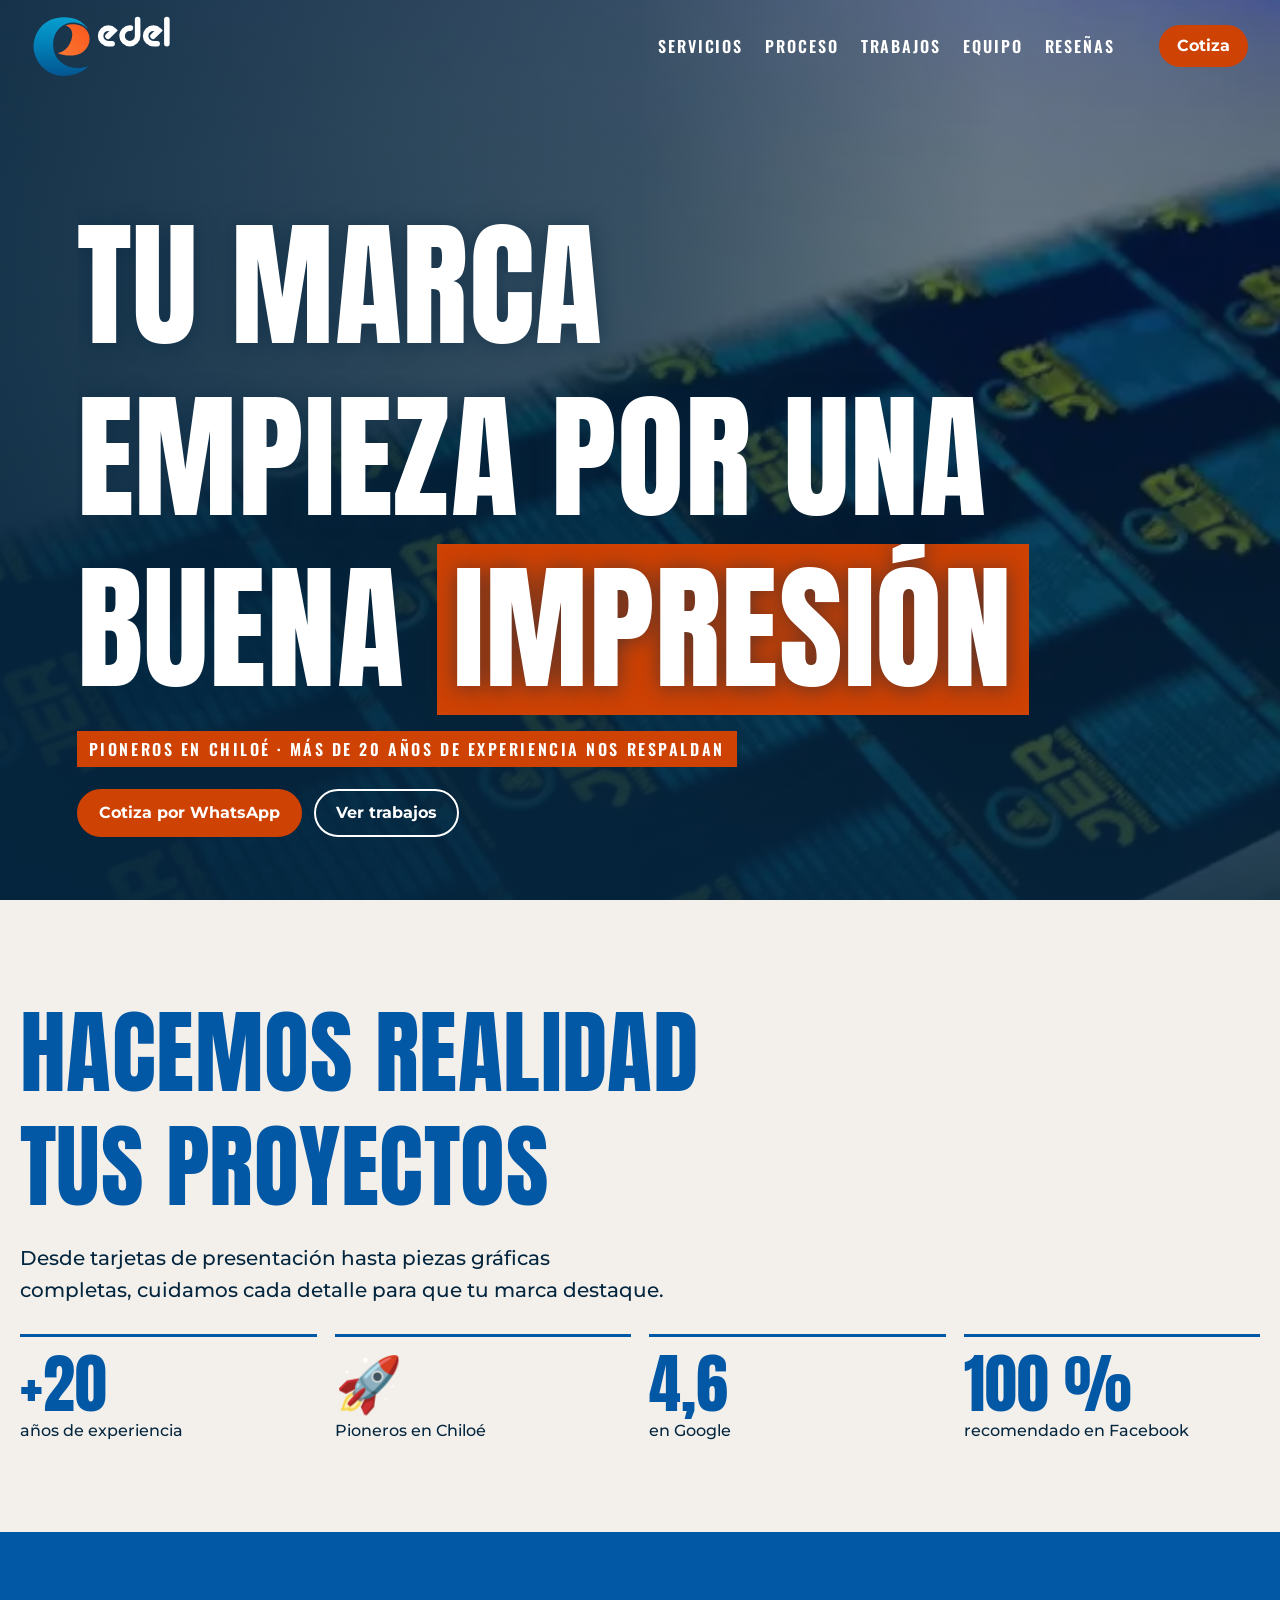
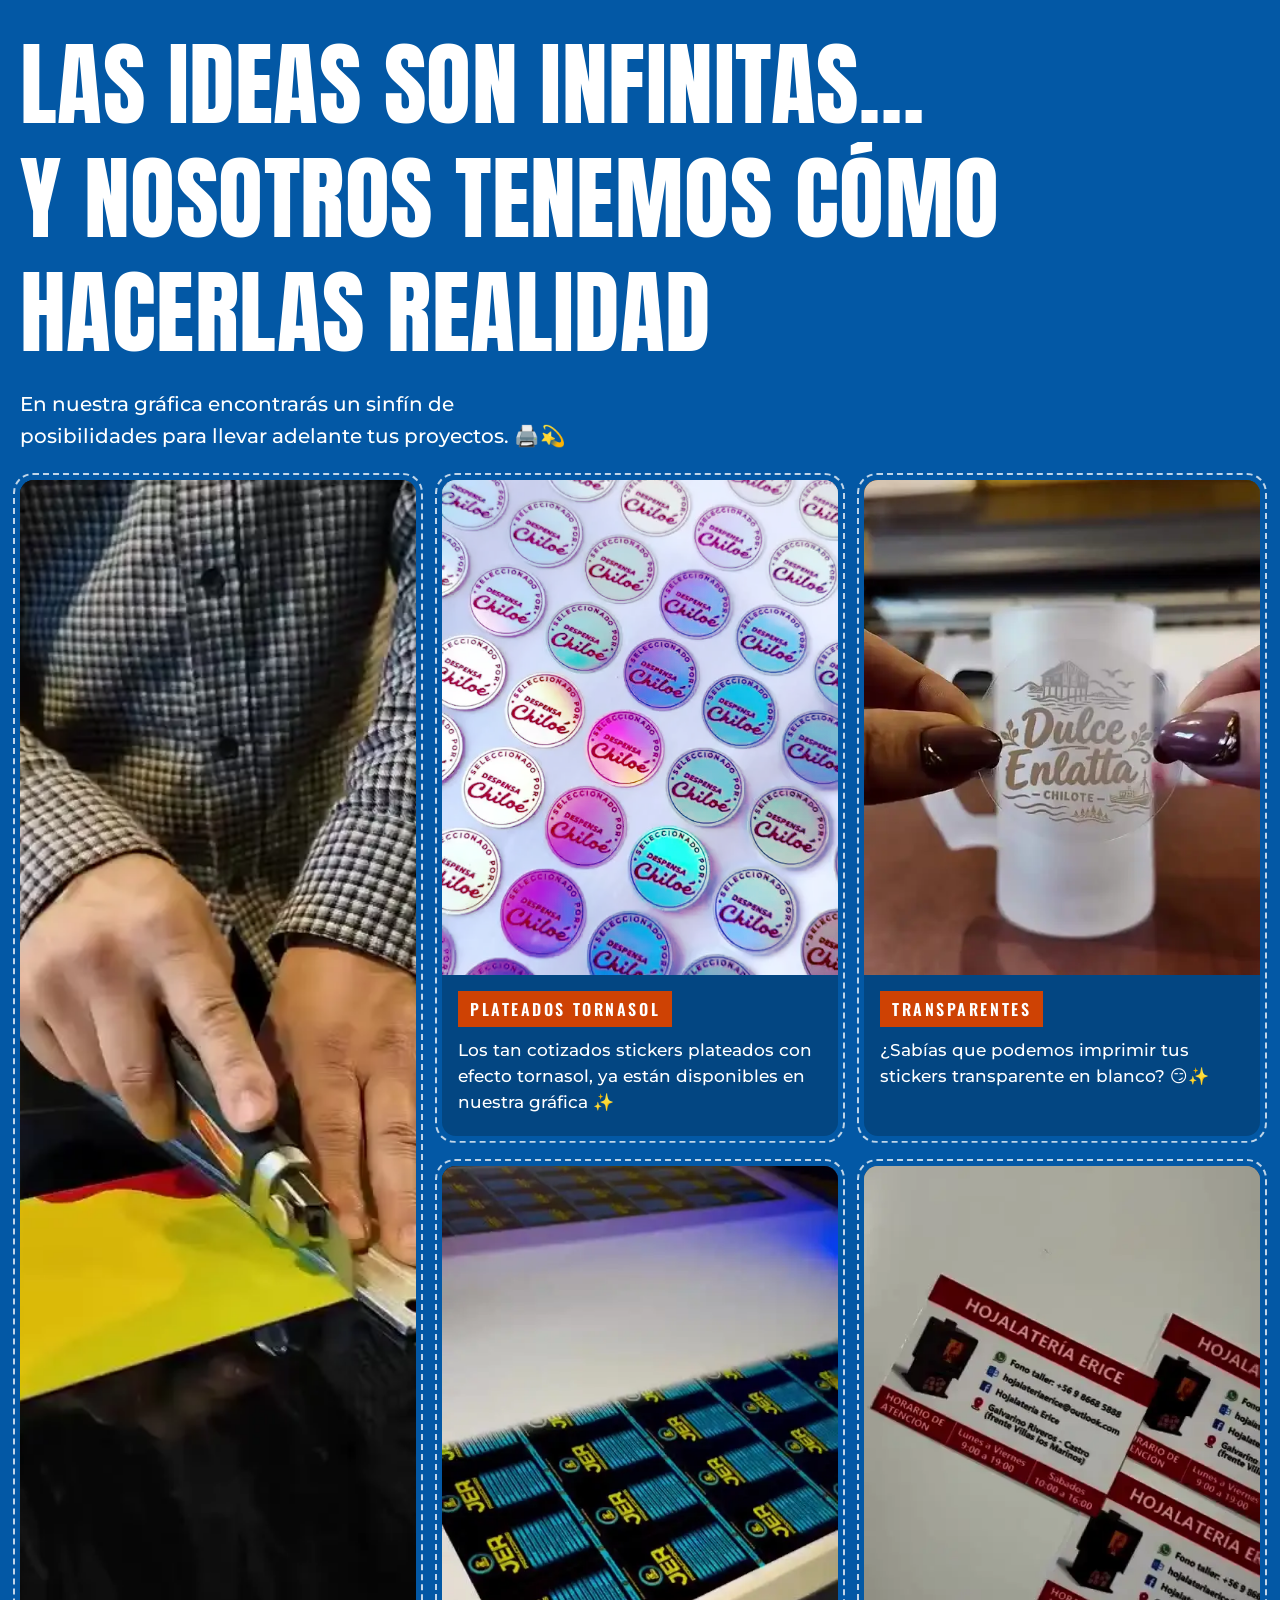
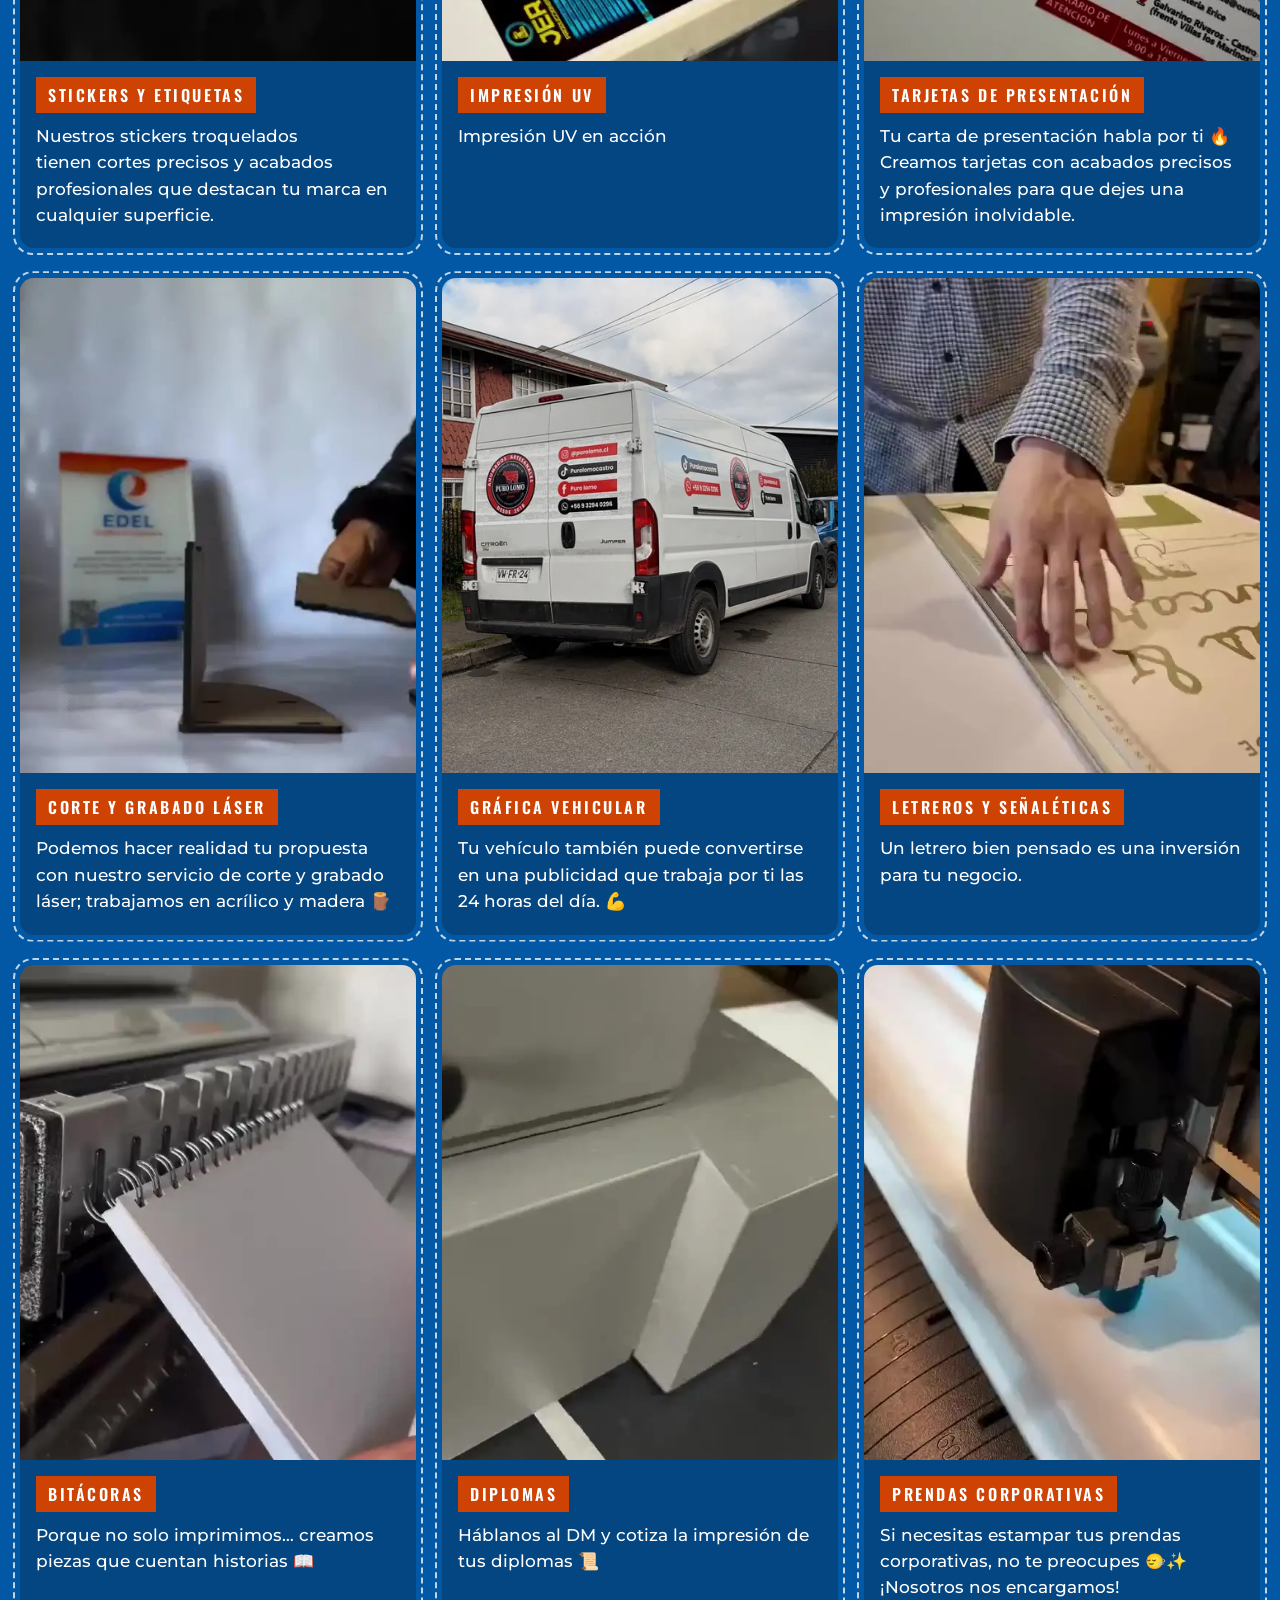
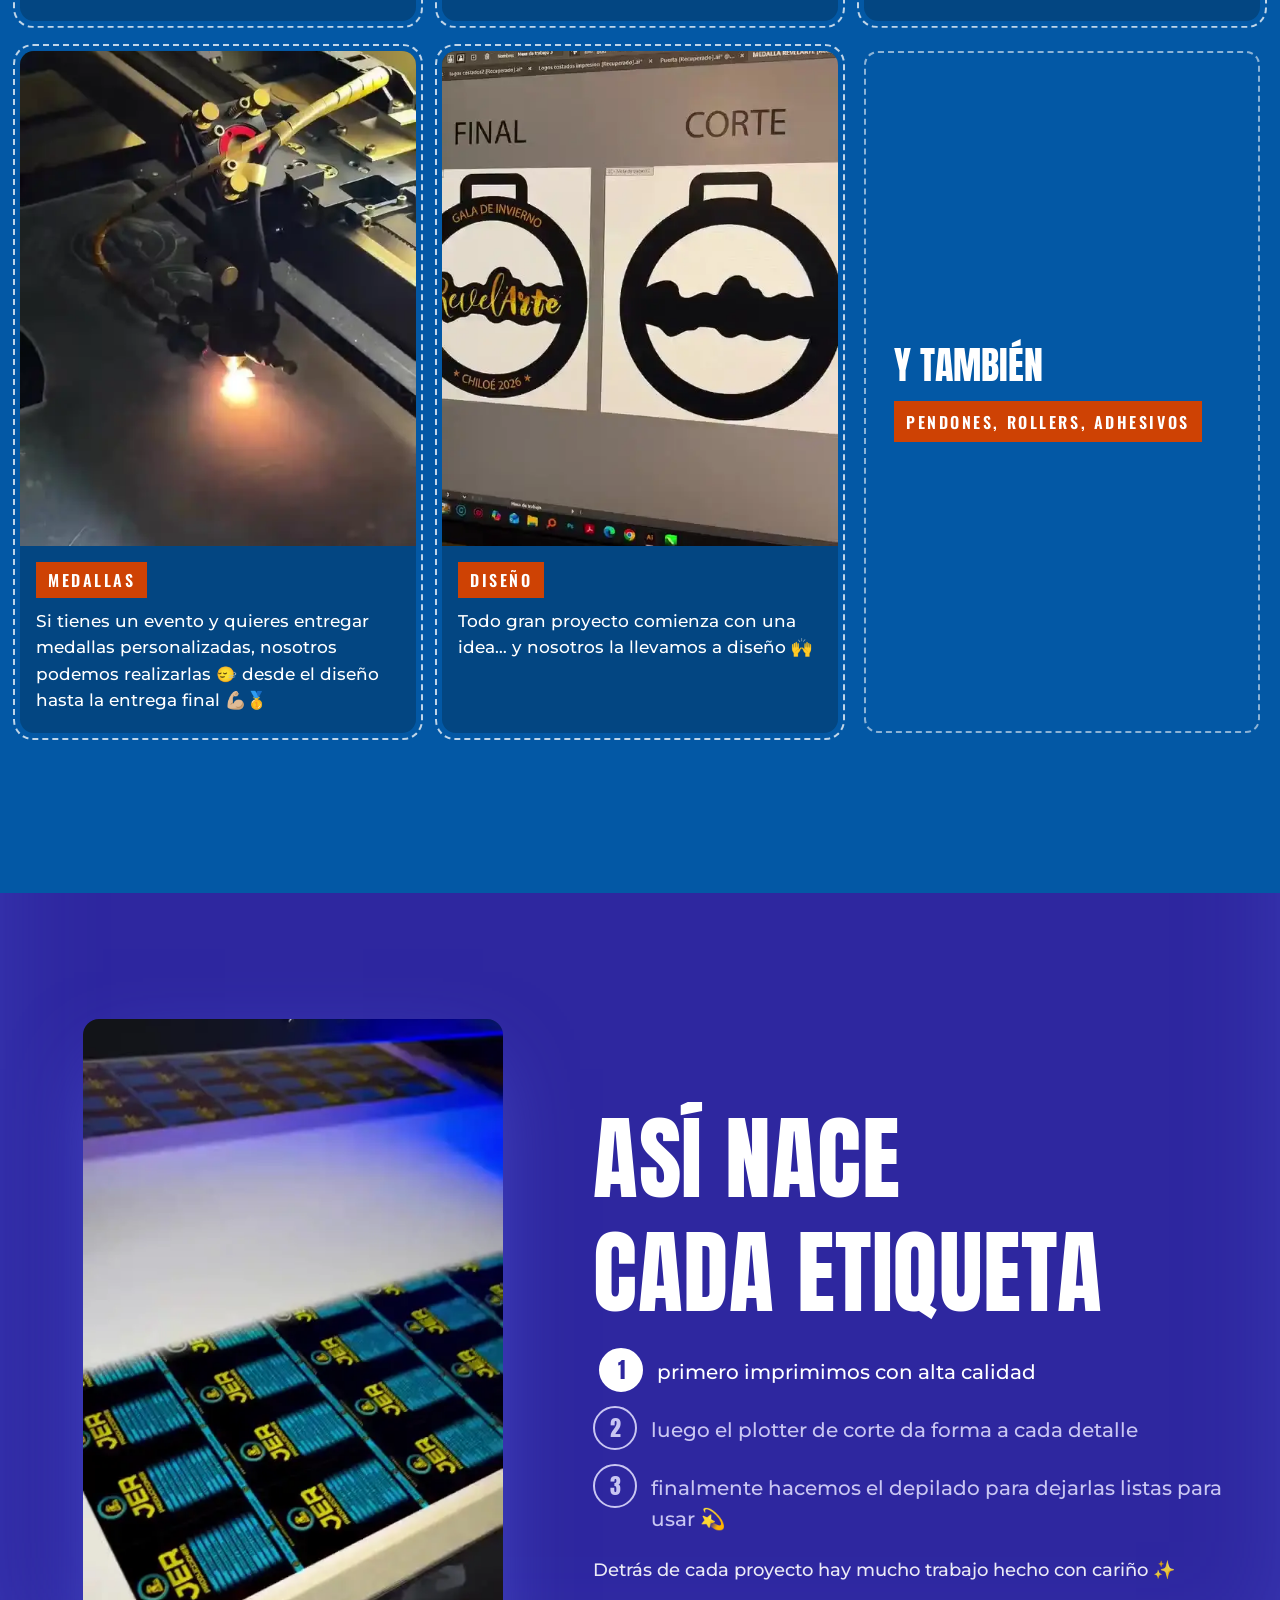
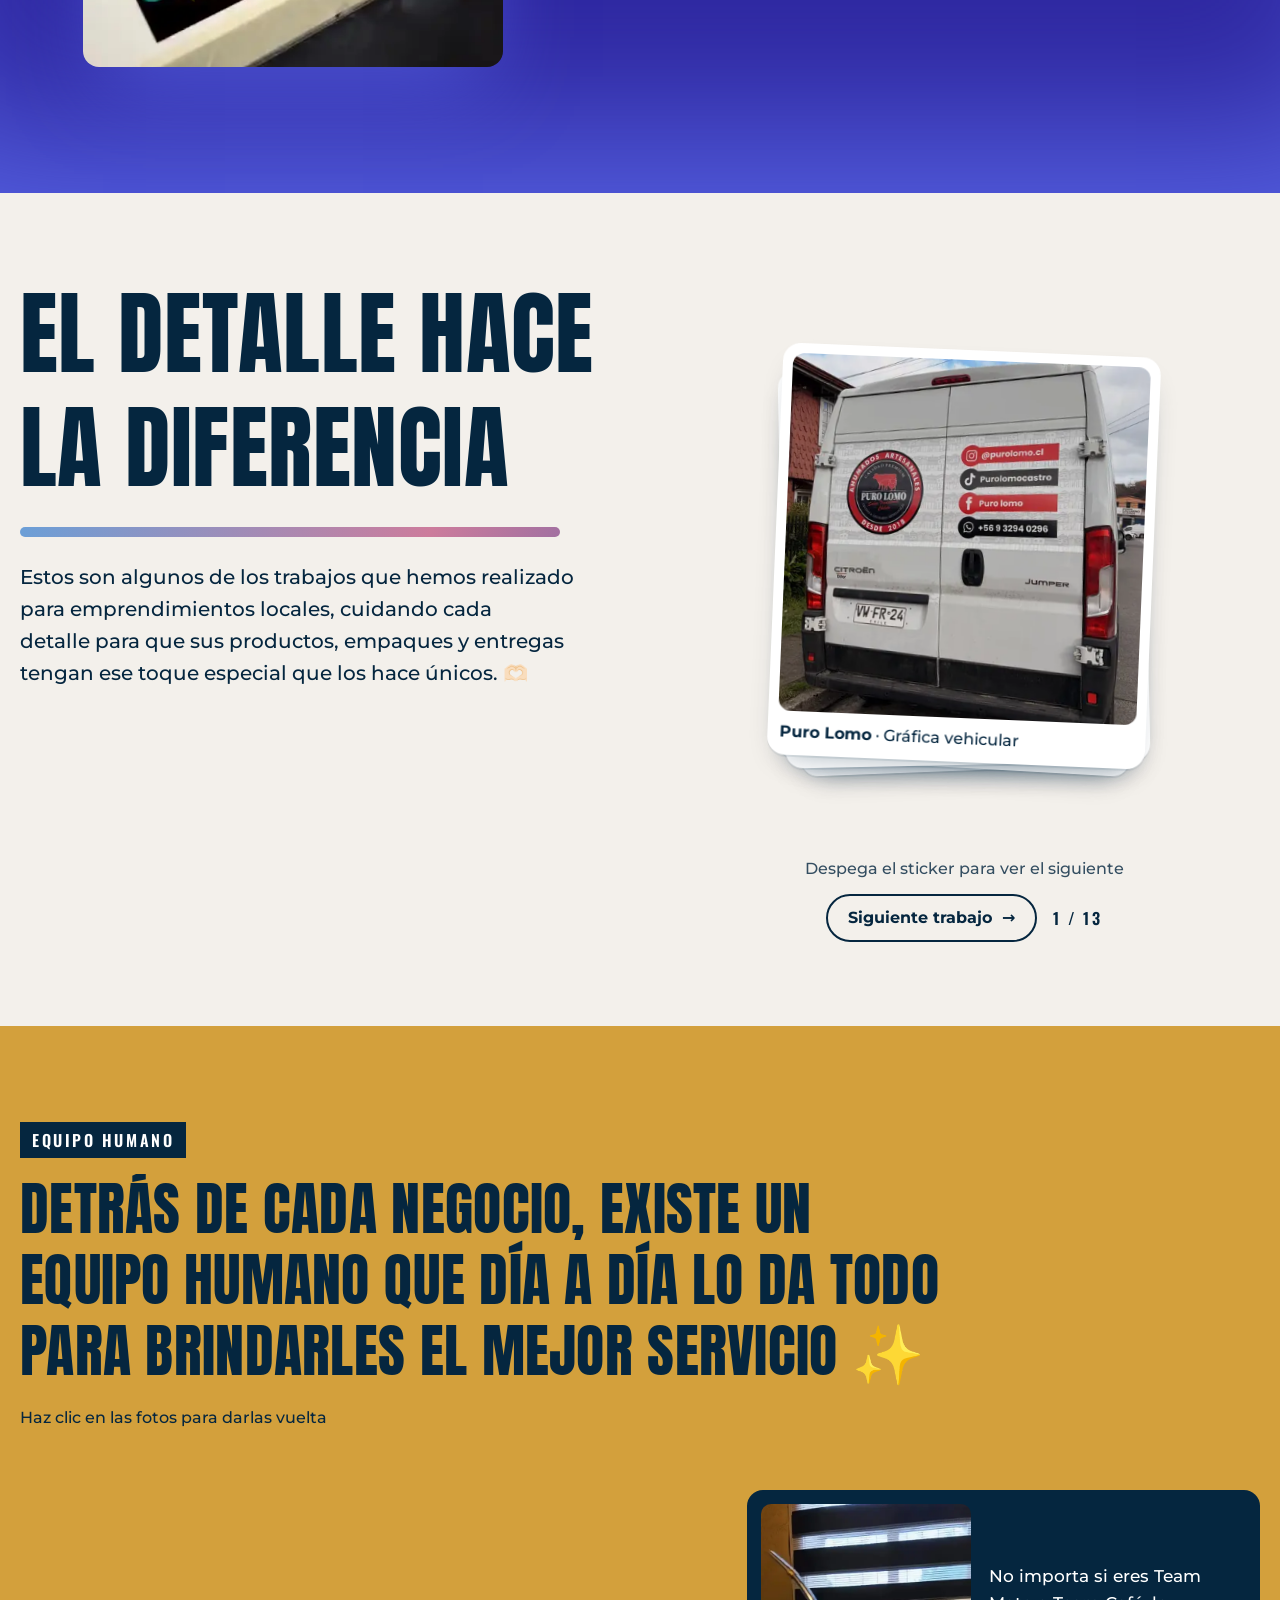
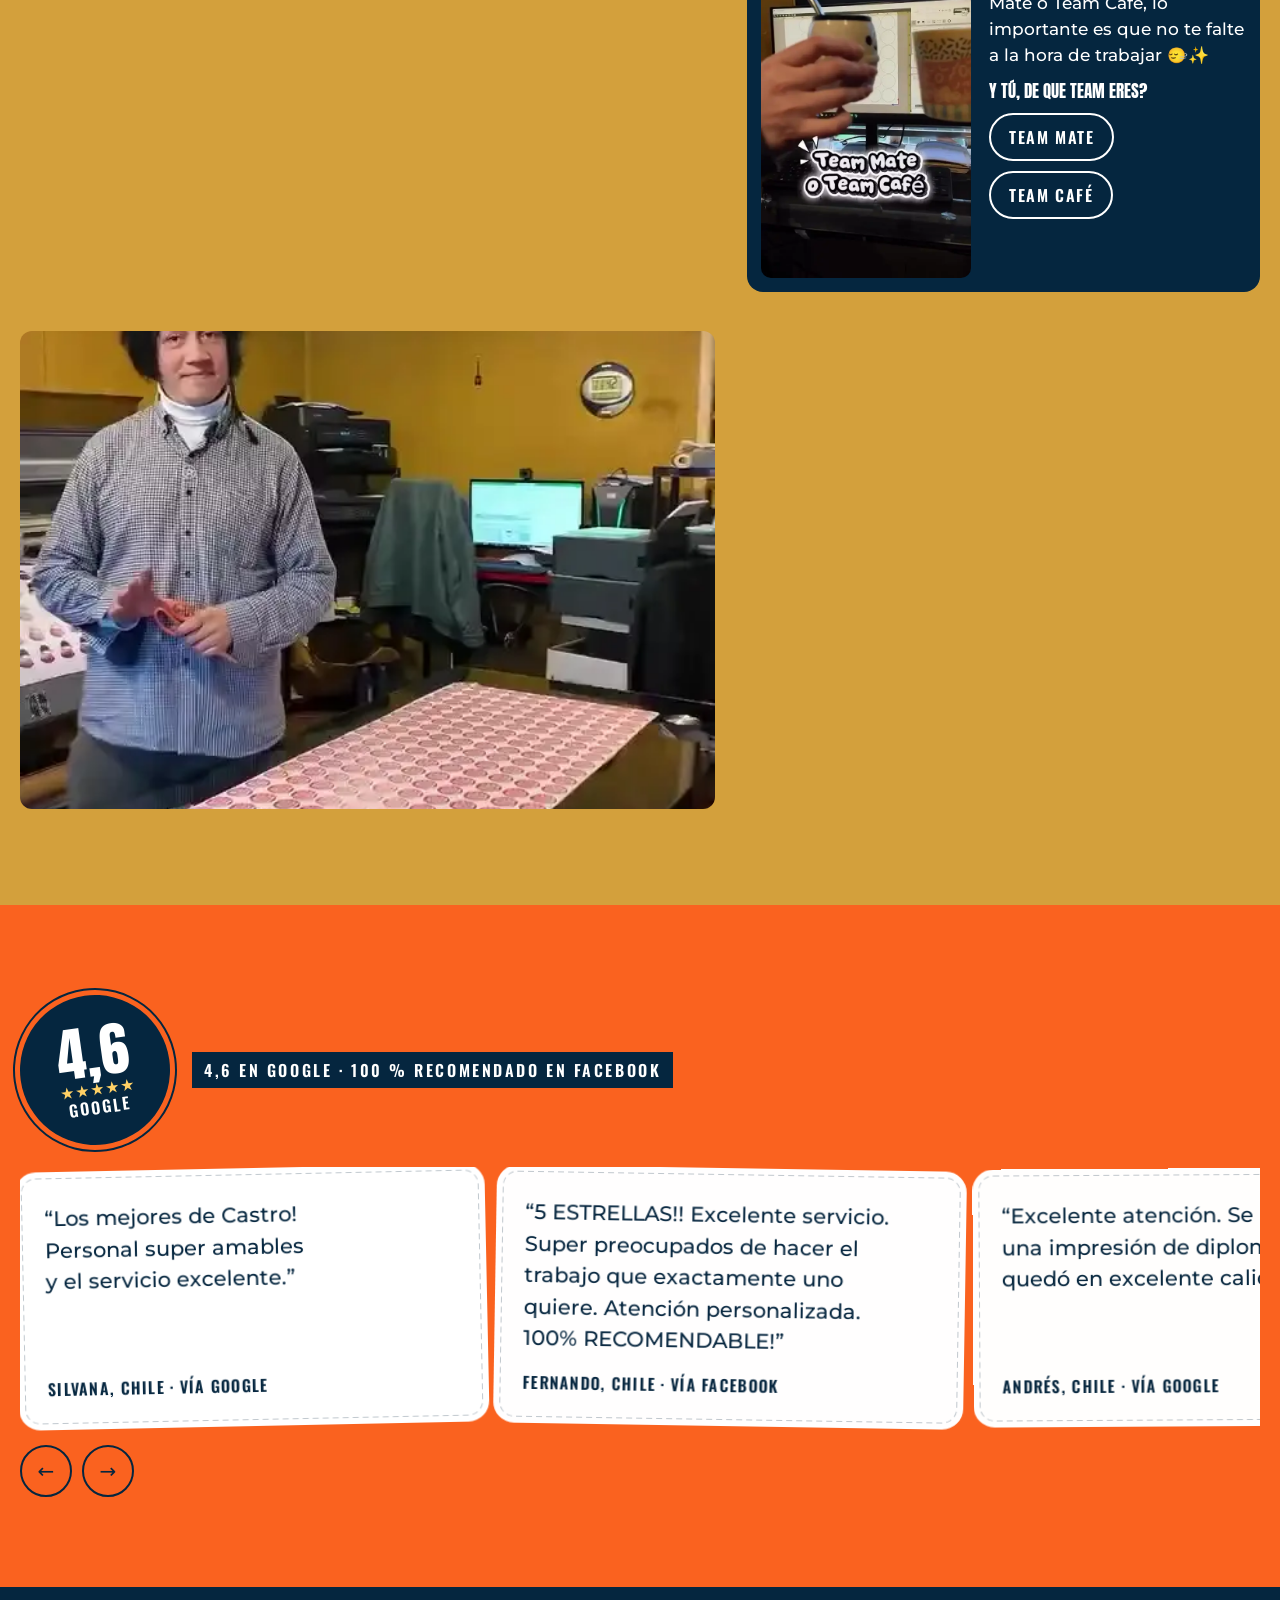
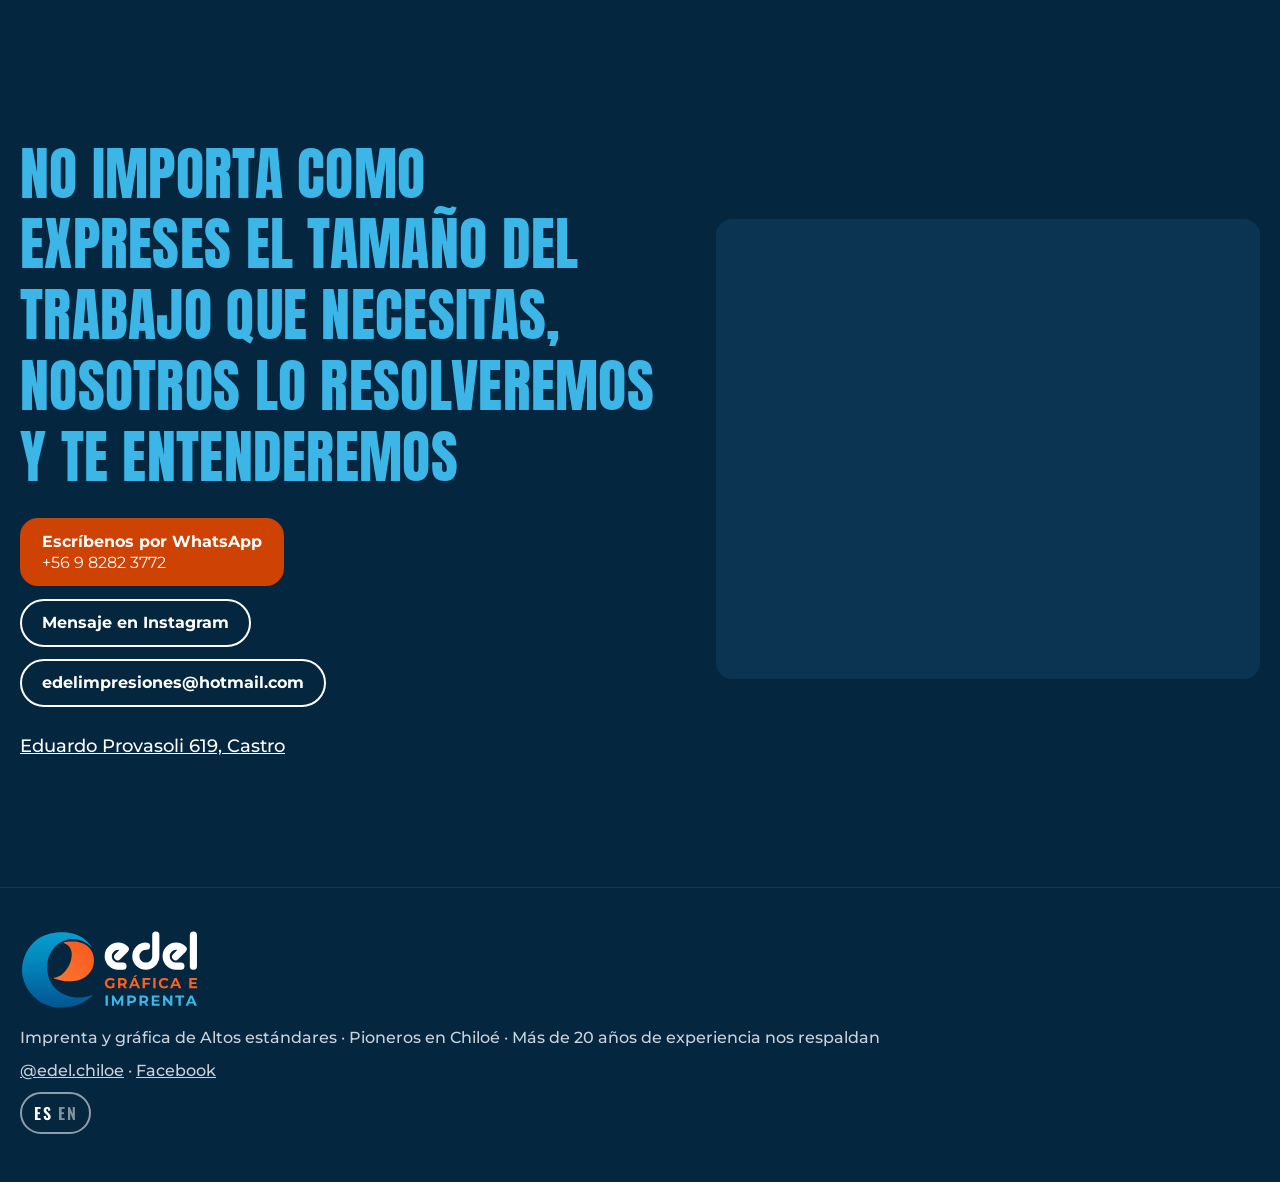
==== commit fdf46405: "nv8: videos nuevos con id propio (sin destello en el loop, diplomas difuminados, tarjetas sin la lib" ====
--- a/nueva_v8/index.html
+++ b/nueva_v8/index.html
@@ -22,7 +22,7 @@
 <link rel="stylesheet" href="../css/fonts.css"><link rel="stylesheet" href="../css/tokens.css"><link rel="stylesheet" href="../css/nv8/site.css">
 <script>document.documentElement.classList.add('js');try{if(localStorage.getItem('edel-lang')==='en')document.documentElement.dataset.lang='en'}catch(e){}</script>
 <script type="application/ld+json">{"@context": "https://schema.org", "@type": "LocalBusiness", "name": "Edel Impresiones", "alternateName": "Imprenta y Gráfica Edel", "url": "https://edelimpresiones.pages.dev/", "image": "https://edelimpresiones.pages.dev/assets/og.jpg", "logo": "https://edelimpresiones.pages.dev/brand/png/isotipo.png", "telephone": "+56982823772", "email": "edelimpresiones@hotmail.com", "address": {"@type": "PostalAddress", "streetAddress": "Eduardo Provasoli 619", "addressLocality": "Castro", "addressRegion": "Los Lagos", "addressCountry": "CL"}, "sameAs": ["https://www.instagram.com/edel.chiloe/", "https://www.facebook.com/edel.chiloe/"], "aggregateRating": {"@type": "AggregateRating", "ratingValue": "4.6", "reviewCount": "10"}}</script>
-<script id="precarga" type="application/json">{"movil": [[["../assets/fonts/anton-latin-400-normal.woff2", 18612], ["../assets/fonts/montserrat-latin-400-normal.woff2", 18780], ["../assets/fonts/montserrat-latin-500-normal.woff2", 18748], ["../assets/fonts/montserrat-latin-700-normal.woff2", 18824], ["../assets/fonts/oswald-latin-600-normal.woff2", 12740], ["../assets/video/hero-poster.webp", 42840], ["../assets/video/hero-540b.mp4", 1002720]]], "grande": [[["../assets/fonts/anton-latin-400-normal.woff2", 18612], ["../assets/fonts/montserrat-latin-400-normal.woff2", 18780], ["../assets/fonts/montserrat-latin-500-normal.woff2", 18748], ["../assets/fonts/montserrat-latin-700-normal.woff2", 18824], ["../assets/fonts/oswald-latin-600-normal.woff2", 12740], ["../assets/video/hero-poster.webp", 42840], ["../assets/video/hero.mp4", 3985258]]]}</script>
+<script id="precarga" type="application/json">{"movil": [[["../assets/fonts/anton-latin-400-normal.woff2", 18612], ["../assets/fonts/montserrat-latin-400-normal.woff2", 18780], ["../assets/fonts/montserrat-latin-500-normal.woff2", 18748], ["../assets/fonts/montserrat-latin-700-normal.woff2", 18824], ["../assets/fonts/oswald-latin-600-normal.woff2", 12740], ["../assets/video/hero8-poster.webp", 44208], ["../assets/video/hero8-540b.mp4", 937124]]], "grande": [[["../assets/fonts/anton-latin-400-normal.woff2", 18612], ["../assets/fonts/montserrat-latin-400-normal.woff2", 18780], ["../assets/fonts/montserrat-latin-500-normal.woff2", 18748], ["../assets/fonts/montserrat-latin-700-normal.woff2", 18824], ["../assets/fonts/oswald-latin-600-normal.woff2", 12740], ["../assets/video/hero8-poster.webp", 44208], ["../assets/video/hero8.mp4", 3789207]]]}</script>
 </head>
 <body class="cargando">
 <svg class="defs" width="0" height="0" aria-hidden="true" focusable="false"><defs><linearGradient id="ga" x1="0" y1="0" x2="0" y2="1"><stop offset="0" stop-color="#099ece"/><stop offset=".45" stop-color="#0182b9"/><stop offset="1" stop-color="#035590"/></linearGradient><linearGradient id="gn" x1="1" y1="0" x2="0" y2="1"><stop offset="0" stop-color="#fa571c"/><stop offset="1" stop-color="#f97732"/></linearGradient><linearGradient id="gaC" x1="0" y1="0" x2="0" y2="1"><stop offset="0" stop-color="#1aa8d8"/><stop offset=".45" stop-color="#0b90c6"/><stop offset="1" stop-color="#0a6cb0"/></linearGradient></defs></svg>
@@ -75,7 +75,7 @@
 
 <main id="contenido">
 <section class="s-portada" id="portada">
- <div class="hero-v"><video class="vid hero-video" muted playsinline loop preload="none" poster="../assets/video/hero-poster.webp" style="background-image:url([data-uri])" aria-label="Máquinas de Edel imprimiendo y cortando: impresora UV, plotter de corte, láser y depilado de stickers" data-aria-en="Edel machines printing and cutting: UV printer, cutting plotter, laser and sticker weeding" data-src-movil="../assets/video/hero-540b.mp4" data-src-grande="../assets/video/hero.mp4"></video></div>
+ <div class="hero-v"><video class="vid hero-video" muted playsinline loop preload="none" poster="../assets/video/hero8-poster.webp" style="background-image:url([data-uri])" aria-label="Máquinas de Edel imprimiendo y cortando: impresora UV, plotter de corte, láser y depilado de stickers" data-aria-en="Edel machines printing and cutting: UV printer, cutting plotter, laser and sticker weeding" data-src-movil="../assets/video/hero8-540b.mp4" data-src-grande="../assets/video/hero8.mp4"></video></div>
  <div class="hero-t">
   <h1 class="h1" lang="es"><span class="ln"><span>Tu marca</span></span><span class="ln"><span>empieza por una</span></span><span class="ln"><span>buena <em>impresión</em></span></span></h1>
   <p class="glosa-h" lang="en" hidden>Your brand starts with a good impression</p>
@@ -104,17 +104,17 @@
   <h2 class="h2" lang="es"><span class="ln"><span>Las ideas son infinitas…</span></span><span class="ln"><span>y nosotros tenemos cómo</span></span><span class="ln"><span>hacerlas realidad</span></span></h2>
   <p class="glosa-h" lang="en" hidden>Ideas are endless… and we have what it takes to make them real</p>
   <p class="lead" lang="es">En nuestra gráfica encontrarás un sinfín de posibilidades para llevar adelante tus proyectos. 🖨️💫</p>
-  <div class="serv-grid"><div class="col col-1"><article class="serv" style="order:0" data-src-ig="IG-21"><span class="troquel" aria-hidden="true"></span><div class="serv-m"><video class="vid " muted playsinline loop autoplay preload="none" data-poster="../assets/video/stickers-poster.webp" style="background-image:url([data-uri])" aria-label="Corte y depilado de stickers troquelados" data-aria-en="Cutting and weeding die-cut stickers" data-src="../assets/video/stickers.mp4"></video></div><div class="serv-t"><h3 class="banda" data-en="Stickers &amp; labels">Stickers y etiquetas</h3><p lang="es">Nuestros stickers troquelados tienen cortes precisos y acabados profesionales que destacan tu marca en cualquier superficie.</p></div></article><article class="serv" style="order:5" data-src-ig="IG-17"><span class="troquel" aria-hidden="true"></span><div class="serv-m"><video class="vid " muted playsinline loop autoplay preload="none" data-poster="../assets/video/laser-poster.webp" style="background-image:url([data-uri])" aria-label="Mostrador de madera cortado con láser, armado pieza por pieza" data-aria-en="Laser-cut wooden display stand assembled piece by piece" data-src="../assets/video/laser.mp4"></video></div><div class="serv-t"><h3 class="banda" data-en="Laser cutting &amp; engraving">Corte y grabado láser</h3><p lang="es">Podemos hacer realidad tu propuesta con nuestro servicio de corte y grabado láser; trabajamos en acrílico y madera 🪵</p></div></article><article class="serv" style="order:7" data-src-ig="IG-34"><span class="troquel" aria-hidden="true"></span><div class="serv-m"><video class="vid " muted playsinline loop autoplay preload="none" data-poster="../assets/video/letreros-poster.webp" style="background-image:url([data-uri])" aria-label="Letrero de Pilates &amp; Skincare cortado a mano" data-aria-en="Pilates &amp; Skincare sign being hand-trimmed" data-src="../assets/video/letreros.mp4"></video></div><div class="serv-t"><h3 class="banda" data-en="Signs &amp; wayfinding">Letreros y señaléticas</h3><p lang="es">Un letrero bien pensado es una inversión para tu negocio.</p></div></article><article class="serv" style="order:12" data-src-ig="IG-19"><span class="troquel" aria-hidden="true"></span><div class="serv-m"><video class="vid " muted playsinline loop autoplay preload="none" data-poster="../assets/video/diseno-poster.webp" style="background-image:url([data-uri])" aria-label="Diseño en pantalla antes del corte" data-aria-en="Design on screen before cutting" data-src="../assets/video/diseno.mp4"></video></div><div class="serv-t"><h3 class="banda" data-en="Design">Diseño</h3><p lang="es">Todo gran proyecto comienza con una idea… y nosotros la llevamos a diseño 🙌</p></div></article></div><div class="col col-2"><article class="serv serv-torna" style="order:1" data-src-ig="IG-29"><span class="troquel" aria-hidden="true"></span><div class="serv-m"><video class="vid " muted playsinline loop autoplay preload="none" data-poster="../assets/video/plateados-poster.webp" style="background-image:url([data-uri])" aria-label="Stickers plateados con efecto tornasol de Despensa Chiloé" data-aria-en="Holographic silver stickers for Despensa Chiloé" data-src="../assets/video/plateados.mp4"></video></div><div class="serv-t"><h3 class="banda" data-en="Holographic silver stickers">Plateados tornasol</h3><p lang="es">Los tan cotizados stickers plateados con efecto tornasol, ya están disponibles en nuestra gráfica ✨</p></div></article><article class="serv" style="order:3" data-src-ig="IG-16"><span class="troquel" aria-hidden="true"></span><div class="serv-m"><video class="vid " muted playsinline loop autoplay preload="none" data-poster="../assets/video/uv-poster.webp" style="background-image:url([data-uri])" aria-label="Impresora UV de Edel trabajando" data-aria-en="Edel UV printer at work" data-src="../assets/video/uv.mp4"></video></div><div class="serv-t"><h3 class="banda" data-en="UV printing">Impresión UV</h3><p lang="es">Impresión UV en acción</p></div></article><article class="serv" style="order:6" data-src-ig="IG-39"><span class="troquel" aria-hidden="true"></span><div class="serv-m"><img class="vid" src="../assets/img/vehicular-1-1600.webp" srcset="../assets/img/vehicular-1-480.webp 480w, ../assets/img/vehicular-1-800.webp 800w, ../assets/img/vehicular-1-1200.webp 1200w, ../assets/img/vehicular-1-1600.webp 1600w" sizes="(min-width:900px) 30vw, 90vw" width="3077" height="4096" loading="lazy" decoding="async" style="background-image:url([data-uri])" alt="Furgón de Puro Lomo rotulado por Edel" data-alt-en="Puro Lomo van wrapped by Edel"></div><div class="serv-t"><h3 class="banda" data-en="Vehicle graphics">Gráfica vehicular</h3><p lang="es">Tu vehículo también puede convertirse en una publicidad que trabaja por ti las 24 horas del día. 💪</p></div></article><article class="serv" style="order:9" data-src-ig="IG-47"><span class="troquel" aria-hidden="true"></span><div class="serv-m"><video class="vid " muted playsinline loop autoplay preload="none" data-poster="../assets/video/diplomas-poster.webp" style="background-image:url([data-uri])" aria-label="Diplomas de Dekra impresos en la impresora UV" data-aria-en="Dekra diplomas printed on the UV printer" data-src="../assets/video/diplomas.mp4"></video></div><div class="serv-t"><h3 class="banda" data-en="Diplomas">Diplomas</h3><p lang="es">Háblanos al DM y cotiza la impresión de tus diplomas 📜</p></div></article><article class="serv" style="order:11" data-src-ig="IG-44"><span class="troquel" aria-hidden="true"></span><div class="serv-m"><video class="vid " muted playsinline loop autoplay preload="none" data-poster="../assets/video/medallas-poster.webp" style="background-image:url([data-uri])" aria-label="Medallas de RevelArte: diseño, corte láser y entrega" data-aria-en="RevelArte medals: design, laser cutting and delivery" data-src="../assets/video/medallas.mp4"></video></div><div class="serv-t"><h3 class="banda" data-en="Medals">Medallas</h3><p lang="es">Si tienes un evento y quieres entregar medallas personalizadas, nosotros podemos realizarlas 🙂‍↔️ desde el diseño hasta la entrega final 💪🏼🥇</p></div></article></div><div class="col col-3"><article class="serv" style="order:2" data-src-ig="IG-46"><span class="troquel" aria-hidden="true"></span><div class="serv-m"><video class="vid " muted playsinline loop autoplay preload="none" data-poster="../assets/video/transparentes-poster.webp" style="background-image:url([data-uri])" aria-label="Sticker transparente impreso en blanco aplicado a un schop de Dulce Enlatta" data-aria-en="Clear sticker printed in white applied to a Dulce Enlatta beer mug" data-src="../assets/video/transparentes.mp4"></video></div><div class="serv-t"><h3 class="banda" data-en="Clear stickers">Transparentes</h3><p lang="es">¿Sabías que podemos imprimir tus stickers transparente en blanco? 😏✨</p></div></article><article class="serv" style="order:4" data-src-ig="IG-23"><span class="troquel" aria-hidden="true"></span><div class="serv-m"><video class="vid " muted playsinline loop autoplay preload="none" data-poster="../assets/video/tarjetas-poster.webp" style="background-image:url([data-uri])" aria-label="Tarjetas de presentación impresas por Edel" data-aria-en="Business cards printed by Edel" data-src="../assets/video/tarjetas.mp4"></video></div><div class="serv-t"><h3 class="banda" data-en="Business cards">Tarjetas de presentación</h3><p lang="es">Tu carta de presentación habla por ti 🔥 Creamos tarjetas con acabados precisos y profesionales para que dejes una impresión inolvidable.</p></div></article><article class="serv" style="order:8" data-src-ig="IG-25"><span class="troquel" aria-hidden="true"></span><div class="serv-m"><video class="vid " muted playsinline loop autoplay preload="none" data-poster="../assets/video/bitacoras-poster.webp" style="background-image:url([data-uri])" aria-label="Bitácoras de buceo de Chiloé Náutica: anillado y terminación" data-aria-en="Chiloé Náutica dive logbooks: binding and finish" data-src="../assets/video/bitacoras.mp4"></video></div><div class="serv-t"><h3 class="banda" data-en="Logbooks">Bitácoras</h3><p lang="es">Porque no solo imprimimos… creamos piezas que cuentan historias 📖</p></div></article><article class="serv" style="order:10" data-src-ig="IG-42"><span class="troquel" aria-hidden="true"></span><div class="serv-m"><video class="vid " muted playsinline loop autoplay preload="none" data-poster="../assets/video/prendas-poster.webp" style="background-image:url([data-uri])" aria-label="Estampado de prendas corporativas de SSC Rental" data-aria-en="Heat-pressing SSC Rental corporate garments" data-src="../assets/video/prendas.mp4"></video></div><div class="serv-t"><h3 class="banda" data-en="Corporate apparel">Prendas corporativas</h3><p lang="es">Si necesitas estampar tus prendas corporativas, no te preocupes 🙂‍↔️✨ ¡Nosotros nos encargamos!</p></div></article></div><p class="serv-mas" style="order:99"><span class="mas-t"><span data-en="And also">Y también</span></span><span class="banda b-nar" lang="es">Pendones, Rollers, Adhesivos</span></p></div>
+  <div class="serv-grid"><div class="col col-1"><article class="serv" style="order:0" data-src-ig="IG-21"><span class="troquel" aria-hidden="true"></span><div class="serv-m"><video class="vid " muted playsinline loop autoplay preload="none" data-poster="../assets/video/stickers8-poster.webp" style="background-image:url([data-uri])" aria-label="Corte y depilado de stickers troquelados" data-aria-en="Cutting and weeding die-cut stickers" data-src="../assets/video/stickers8.mp4"></video></div><div class="serv-t"><h3 class="banda" data-en="Stickers &amp; labels">Stickers y etiquetas</h3><p lang="es">Nuestros stickers troquelados tienen cortes precisos y acabados profesionales que destacan tu marca en cualquier superficie.</p></div></article><article class="serv" style="order:5" data-src-ig="IG-17"><span class="troquel" aria-hidden="true"></span><div class="serv-m"><video class="vid " muted playsinline loop autoplay preload="none" data-poster="../assets/video/laser8-poster.webp" style="background-image:url([data-uri])" aria-label="Mostrador de madera cortado con láser, armado pieza por pieza" data-aria-en="Laser-cut wooden display stand assembled piece by piece" data-src="../assets/video/laser8.mp4"></video></div><div class="serv-t"><h3 class="banda" data-en="Laser cutting &amp; engraving">Corte y grabado láser</h3><p lang="es">Podemos hacer realidad tu propuesta con nuestro servicio de corte y grabado láser; trabajamos en acrílico y madera 🪵</p></div></article><article class="serv" style="order:7" data-src-ig="IG-34"><span class="troquel" aria-hidden="true"></span><div class="serv-m"><video class="vid " muted playsinline loop autoplay preload="none" data-poster="../assets/video/letreros8-poster.webp" style="background-image:url([data-uri])" aria-label="Letrero de Pilates &amp; Skincare cortado a mano" data-aria-en="Pilates &amp; Skincare sign being hand-trimmed" data-src="../assets/video/letreros8.mp4"></video></div><div class="serv-t"><h3 class="banda" data-en="Signs &amp; wayfinding">Letreros y señaléticas</h3><p lang="es">Un letrero bien pensado es una inversión para tu negocio.</p></div></article><article class="serv" style="order:12" data-src-ig="IG-19"><span class="troquel" aria-hidden="true"></span><div class="serv-m"><video class="vid " muted playsinline loop autoplay preload="none" data-poster="../assets/video/diseno-poster.webp" style="background-image:url([data-uri])" aria-label="Diseño en pantalla antes del corte" data-aria-en="Design on screen before cutting" data-src="../assets/video/diseno.mp4"></video></div><div class="serv-t"><h3 class="banda" data-en="Design">Diseño</h3><p lang="es">Todo gran proyecto comienza con una idea… y nosotros la llevamos a diseño 🙌</p></div></article></div><div class="col col-2"><article class="serv serv-torna" style="order:1" data-src-ig="IG-29"><span class="troquel" aria-hidden="true"></span><div class="serv-m"><video class="vid " muted playsinline loop autoplay preload="none" data-poster="../assets/video/plateados-poster.webp" style="background-image:url([data-uri])" aria-label="Stickers plateados con efecto tornasol de Despensa Chiloé" data-aria-en="Holographic silver stickers for Despensa Chiloé" data-src="../assets/video/plateados.mp4"></video></div><div class="serv-t"><h3 class="banda" data-en="Holographic silver stickers">Plateados tornasol</h3><p lang="es">Los tan cotizados stickers plateados con efecto tornasol, ya están disponibles en nuestra gráfica ✨</p></div></article><article class="serv" style="order:3" data-src-ig="IG-16"><span class="troquel" aria-hidden="true"></span><div class="serv-m"><video class="vid " muted playsinline loop autoplay preload="none" data-poster="../assets/video/uv8-poster.webp" style="background-image:url([data-uri])" aria-label="Impresora UV de Edel trabajando" data-aria-en="Edel UV printer at work" data-src="../assets/video/uv8.mp4"></video></div><div class="serv-t"><h3 class="banda" data-en="UV printing">Impresión UV</h3><p lang="es">Impresión UV en acción</p></div></article><article class="serv" style="order:6" data-src-ig="IG-39"><span class="troquel" aria-hidden="true"></span><div class="serv-m"><img class="vid" src="../assets/img/vehicular-1-1600.webp" srcset="../assets/img/vehicular-1-480.webp 480w, ../assets/img/vehicular-1-800.webp 800w, ../assets/img/vehicular-1-1200.webp 1200w, ../assets/img/vehicular-1-1600.webp 1600w" sizes="(min-width:900px) 30vw, 90vw" width="3077" height="4096" loading="lazy" decoding="async" style="background-image:url([data-uri])" alt="Furgón de Puro Lomo rotulado por Edel" data-alt-en="Puro Lomo van wrapped by Edel"></div><div class="serv-t"><h3 class="banda" data-en="Vehicle graphics">Gráfica vehicular</h3><p lang="es">Tu vehículo también puede convertirse en una publicidad que trabaja por ti las 24 horas del día. 💪</p></div></article><article class="serv" style="order:9" data-src-ig="IG-47"><span class="troquel" aria-hidden="true"></span><div class="serv-m"><video class="vid " muted playsinline loop autoplay preload="none" data-poster="../assets/video/diplomas8-poster.webp" style="background-image:url([data-uri])" aria-label="Diplomas de Dekra impresos en la impresora UV" data-aria-en="Dekra diplomas printed on the UV printer" data-src="../assets/video/diplomas8.mp4"></video></div><div class="serv-t"><h3 class="banda" data-en="Diplomas">Diplomas</h3><p lang="es">Háblanos al DM y cotiza la impresión de tus diplomas 📜</p></div></article><article class="serv" style="order:11" data-src-ig="IG-44"><span class="troquel" aria-hidden="true"></span><div class="serv-m"><video class="vid " muted playsinline loop autoplay preload="none" data-poster="../assets/video/medallas8-poster.webp" style="background-image:url([data-uri])" aria-label="Medallas de RevelArte: diseño, corte láser y entrega" data-aria-en="RevelArte medals: design, laser cutting and delivery" data-src="../assets/video/medallas8.mp4"></video></div><div class="serv-t"><h3 class="banda" data-en="Medals">Medallas</h3><p lang="es">Si tienes un evento y quieres entregar medallas personalizadas, nosotros podemos realizarlas 🙂‍↔️ desde el diseño hasta la entrega final 💪🏼🥇</p></div></article></div><div class="col col-3"><article class="serv" style="order:2" data-src-ig="IG-46"><span class="troquel" aria-hidden="true"></span><div class="serv-m"><video class="vid " muted playsinline loop autoplay preload="none" data-poster="../assets/video/transparentes-poster.webp" style="background-image:url([data-uri])" aria-label="Sticker transparente impreso en blanco aplicado a un schop de Dulce Enlatta" data-aria-en="Clear sticker printed in white applied to a Dulce Enlatta beer mug" data-src="../assets/video/transparentes.mp4"></video></div><div class="serv-t"><h3 class="banda" data-en="Clear stickers">Transparentes</h3><p lang="es">¿Sabías que podemos imprimir tus stickers transparente en blanco? 😏✨</p></div></article><article class="serv" style="order:4" data-src-ig="IG-23"><span class="troquel" aria-hidden="true"></span><div class="serv-m"><video class="vid " muted playsinline loop autoplay preload="none" data-poster="../assets/video/tarjetas8-poster.webp" style="background-image:url([data-uri])" aria-label="Tarjetas de presentación impresas por Edel" data-aria-en="Business cards printed by Edel" data-src="../assets/video/tarjetas8.mp4"></video></div><div class="serv-t"><h3 class="banda" data-en="Business cards">Tarjetas de presentación</h3><p lang="es">Tu carta de presentación habla por ti 🔥 Creamos tarjetas con acabados precisos y profesionales para que dejes una impresión inolvidable.</p></div></article><article class="serv" style="order:8" data-src-ig="IG-25"><span class="troquel" aria-hidden="true"></span><div class="serv-m"><video class="vid " muted playsinline loop autoplay preload="none" data-poster="../assets/video/bitacoras-poster.webp" style="background-image:url([data-uri])" aria-label="Bitácoras de buceo de Chiloé Náutica: anillado y terminación" data-aria-en="Chiloé Náutica dive logbooks: binding and finish" data-src="../assets/video/bitacoras.mp4"></video></div><div class="serv-t"><h3 class="banda" data-en="Logbooks">Bitácoras</h3><p lang="es">Porque no solo imprimimos… creamos piezas que cuentan historias 📖</p></div></article><article class="serv" style="order:10" data-src-ig="IG-42"><span class="troquel" aria-hidden="true"></span><div class="serv-m"><video class="vid " muted playsinline loop autoplay preload="none" data-poster="../assets/video/prendas-poster.webp" style="background-image:url([data-uri])" aria-label="Estampado de prendas corporativas de SSC Rental" data-aria-en="Heat-pressing SSC Rental corporate garments" data-src="../assets/video/prendas.mp4"></video></div><div class="serv-t"><h3 class="banda" data-en="Corporate apparel">Prendas corporativas</h3><p lang="es">Si necesitas estampar tus prendas corporativas, no te preocupes 🙂‍↔️✨ ¡Nosotros nos encargamos!</p></div></article></div><p class="serv-mas" style="order:99"><span class="mas-t"><span data-en="And also">Y también</span></span><span class="banda b-nar" lang="es">Pendones, Rollers, Adhesivos</span></p></div>
  </div>
 </section>
 
 <section class="s-proc" id="proceso">
  <div class="proc-sticky w">
-  <div class="proc-v"><video class="vid proc-video" muted playsinline loop autoplay preload="none" data-poster="../assets/video/proceso-poster.webp" style="background-image:url([data-uri])" aria-label="Así nace cada etiqueta: impresión, plotter de corte y depilado" data-aria-en="How each label is made: printing, cutting plotter and weeding" data-src="../assets/video/proceso.mp4"></video></div>
+  <div class="proc-v"><video class="vid proc-video" muted playsinline loop autoplay preload="none" data-poster="../assets/video/proceso8-poster.webp" style="background-image:url([data-uri])" aria-label="Así nace cada etiqueta: impresión, plotter de corte y depilado" data-aria-en="How each label is made: printing, cutting plotter and weeding" data-src="../assets/video/proceso8.mp4"></video></div>
   <div class="proc-t">
    <h2 class="h2" lang="es"><span class="ln"><span>Así nace</span></span><span class="ln"><span>cada etiqueta</span></span></h2>
    <p class="glosa-h" lang="en" hidden>How each label is made</p>
-   <ol class="pasos" data-p2="2.9" data-p3="7.8">
+   <ol class="pasos" data-p2="2.6" data-p3="7.3">
     <li class="on"><b>1</b><span lang="es">primero imprimimos con alta calidad</span></li>
     <li><b>2</b><span lang="es">luego el plotter de corte da forma a cada detalle</span></li>
     <li><b>3</b><span lang="es">finalmente hacemos el depilado para dejarlas listas para usar 💫</span></li>
@@ -131,7 +131,7 @@
   <div class="tornasol" aria-hidden="true"></div>
   <p class="lead" lang="es">Estos son algunos de los trabajos que hemos realizado para emprendimientos locales, cuidando cada detalle para que sus productos, empaques y entregas tengan ese toque especial que los hace únicos. 🫶🏻</p>
   <div class="trab-w">
-   <ul class="pila" aria-label="Trabajos" data-aria-en="Work"><li class="sticker"><div class="st-m"><img class="vid" src="../assets/img/vehicular-2-1600.webp" srcset="../assets/img/vehicular-2-480.webp 480w, ../assets/img/vehicular-2-800.webp 800w, ../assets/img/vehicular-2-1200.webp 1200w, ../assets/img/vehicular-2-1600.webp 1600w" sizes="(min-width:900px) 25vw, 80vw" width="3077" height="4096" loading="lazy" decoding="async" style="background-image:url([data-uri])" alt="Parte trasera del furgón de Puro Lomo rotulado" data-alt-en="Back of the wrapped Puro Lomo van"></div><p><b>Puro Lomo</b> · <span data-en="Vehicle graphics">Gráfica vehicular</span></p></li><li class="sticker"><div class="st-m"><img class="vid" src="../assets/img/etiquetas-miel-1600.webp" srcset="../assets/img/etiquetas-miel-480.webp 480w, ../assets/img/etiquetas-miel-800.webp 800w, ../assets/img/etiquetas-miel-1200.webp 1200w, ../assets/img/etiquetas-miel-1600.webp 1600w" sizes="(min-width:900px) 25vw, 80vw" width="3072" height="4096" loading="lazy" decoding="async" style="background-image:url([data-uri])" alt="Etiquetas de Miel Chiloé" data-alt-en="Miel Chiloé labels"></div><p><b>Miel Chiloé</b> · <span data-en="Labels">Etiquetas</span></p></li><li class="sticker"><div class="st-m"><img class="vid" src="../assets/img/etiquetas-naguara-1600.webp" srcset="../assets/img/etiquetas-naguara-480.webp 480w, ../assets/img/etiquetas-naguara-800.webp 800w, ../assets/img/etiquetas-naguara-1200.webp 1200w, ../assets/img/etiquetas-naguara-1600.webp 1600w" sizes="(min-width:900px) 25vw, 80vw" width="3072" height="4096" loading="lazy" decoding="async" style="background-image:url([data-uri])" alt="Etiquetas de Naguara, galletas de membrillo" data-alt-en="Naguara quince cookie labels"></div><p><b>Naguara</b> · <span data-en="Labels">Etiquetas</span></p></li><li class="sticker"><div class="st-m"><img class="vid" src="../assets/img/etiquetas-berries-1600.webp" srcset="../assets/img/etiquetas-berries-480.webp 480w, ../assets/img/etiquetas-berries-800.webp 800w, ../assets/img/etiquetas-berries-1200.webp 1200w, ../assets/img/etiquetas-berries-1600.webp 1600w" sizes="(min-width:900px) 25vw, 80vw" width="3072" height="4096" loading="lazy" decoding="async" style="background-image:url([data-uri])" alt="Etiquetas de Berries &amp; Hielo Chiloé" data-alt-en="Berries &amp; Hielo Chiloé labels"></div><p><b>Berries &amp; Hielo Chiloé</b> · <span data-en="Labels">Etiquetas</span></p></li><li class="sticker"><div class="st-m"><img class="vid" src="../assets/img/etiquetas-xs-1200.webp" srcset="../assets/img/etiquetas-xs-480.webp 480w, ../assets/img/etiquetas-xs-800.webp 800w, ../assets/img/etiquetas-xs-1200.webp 1200w" sizes="(min-width:900px) 25vw, 80vw" width="1440" height="1920" loading="lazy" decoding="async" style="background-image:url([data-uri])" alt="Etiquetas de XS Joyas" data-alt-en="XS Joyas labels"></div><p><b>XS Joyas</b> · <span data-en="Labels">Etiquetas</span></p></li><li class="sticker"><div class="st-m"><img class="vid" src="../assets/img/senaleticas-sigma-1600.webp" srcset="../assets/img/senaleticas-sigma-480.webp 480w, ../assets/img/senaleticas-sigma-800.webp 800w, ../assets/img/senaleticas-sigma-1200.webp 1200w, ../assets/img/senaleticas-sigma-1600.webp 1600w" sizes="(min-width:900px) 25vw, 80vw" width="3072" height="4096" loading="lazy" decoding="async" style="background-image:url([data-uri])" alt="Señaléticas de Sigma en Trovicel" data-alt-en="Sigma signs on PVC foam board"></div><p><b>Sigma</b> · <span data-en="Signs">Señaléticas</span></p></li><li class="sticker"><div class="st-m"><video class="vid " muted playsinline loop autoplay preload="none" data-poster="../assets/video/plateados-poster.webp" style="background-image:url([data-uri])" aria-label="Stickers plateados con efecto tornasol de Despensa Chiloé" data-aria-en="Holographic silver stickers for Despensa Chiloé" data-src="../assets/video/plateados.mp4"></video></div><p><b>Despensa Chiloé</b> · <span data-en="Silver stickers">Stickers plateados</span></p></li><li class="sticker"><div class="st-m"><video class="vid " muted playsinline loop autoplay preload="none" data-poster="../assets/video/transparentes-poster.webp" style="background-image:url([data-uri])" aria-label="Sticker transparente impreso en blanco aplicado a un schop de Dulce Enlatta" data-aria-en="Clear sticker printed in white applied to a Dulce Enlatta beer mug" data-src="../assets/video/transparentes.mp4"></video></div><p><b>Dulce Enlatta</b> · <span data-en="Clear stickers">Stickers transparentes</span></p></li><li class="sticker"><div class="st-m"><video class="vid " muted playsinline loop autoplay preload="none" data-poster="../assets/video/bitacoras-poster.webp" style="background-image:url([data-uri])" aria-label="Bitácoras de buceo de Chiloé Náutica: anillado y terminación" data-aria-en="Chiloé Náutica dive logbooks: binding and finish" data-src="../assets/video/bitacoras.mp4"></video></div><p><b>Chiloé Náutica</b> · <span data-en="Logbooks">Bitácoras</span></p></li><li class="sticker"><div class="st-m"><video class="vid " muted playsinline loop autoplay preload="none" data-poster="../assets/video/prendas-poster.webp" style="background-image:url([data-uri])" aria-label="Estampado de prendas corporativas de SSC Rental" data-aria-en="Heat-pressing SSC Rental corporate garments" data-src="../assets/video/prendas.mp4"></video></div><p><b>SSC Rental</b> · <span data-en="Apparel">Prendas</span></p></li><li class="sticker"><div class="st-m"><video class="vid " muted playsinline loop autoplay preload="none" data-poster="../assets/video/diplomas-poster.webp" style="background-image:url([data-uri])" aria-label="Diplomas de Dekra impresos en la impresora UV" data-aria-en="Dekra diplomas printed on the UV printer" data-src="../assets/video/diplomas.mp4"></video></div><p><b>Dekra</b> · <span data-en="Diplomas">Diplomas</span></p></li><li class="sticker"><div class="st-m"><video class="vid " muted playsinline loop autoplay preload="none" data-poster="../assets/video/medallas-poster.webp" style="background-image:url([data-uri])" aria-label="Medallas de RevelArte: diseño, corte láser y entrega" data-aria-en="RevelArte medals: design, laser cutting and delivery" data-src="../assets/video/medallas.mp4"></video></div><p><b>RevelArte</b> · <span data-en="Medals">Medallas</span></p></li><li class="sticker"><div class="st-m"><video class="vid " muted playsinline loop autoplay preload="none" data-poster="../assets/video/letreros-poster.webp" style="background-image:url([data-uri])" aria-label="Letrero de Pilates &amp; Skincare cortado a mano" data-aria-en="Pilates &amp; Skincare sign being hand-trimmed" data-src="../assets/video/letreros.mp4"></video></div><p><b>Pilates &amp; Skincare</b> · <span data-en="Sign">Letrero</span></p></li></ul>
+   <ul class="pila" aria-label="Trabajos" data-aria-en="Work"><li class="sticker"><div class="st-m"><img class="vid" src="../assets/img/vehicular-2-1600.webp" srcset="../assets/img/vehicular-2-480.webp 480w, ../assets/img/vehicular-2-800.webp 800w, ../assets/img/vehicular-2-1200.webp 1200w, ../assets/img/vehicular-2-1600.webp 1600w" sizes="(min-width:900px) 25vw, 80vw" width="3077" height="4096" loading="lazy" decoding="async" style="background-image:url([data-uri])" alt="Parte trasera del furgón de Puro Lomo rotulado" data-alt-en="Back of the wrapped Puro Lomo van"></div><p><b>Puro Lomo</b> · <span data-en="Vehicle graphics">Gráfica vehicular</span></p></li><li class="sticker"><div class="st-m"><img class="vid" src="../assets/img/etiquetas-miel-1600.webp" srcset="../assets/img/etiquetas-miel-480.webp 480w, ../assets/img/etiquetas-miel-800.webp 800w, ../assets/img/etiquetas-miel-1200.webp 1200w, ../assets/img/etiquetas-miel-1600.webp 1600w" sizes="(min-width:900px) 25vw, 80vw" width="3072" height="4096" loading="lazy" decoding="async" style="background-image:url([data-uri])" alt="Etiquetas de Miel Chiloé" data-alt-en="Miel Chiloé labels"></div><p><b>Miel Chiloé</b> · <span data-en="Labels">Etiquetas</span></p></li><li class="sticker"><div class="st-m"><img class="vid" src="../assets/img/etiquetas-naguara-1600.webp" srcset="../assets/img/etiquetas-naguara-480.webp 480w, ../assets/img/etiquetas-naguara-800.webp 800w, ../assets/img/etiquetas-naguara-1200.webp 1200w, ../assets/img/etiquetas-naguara-1600.webp 1600w" sizes="(min-width:900px) 25vw, 80vw" width="3072" height="4096" loading="lazy" decoding="async" style="background-image:url([data-uri])" alt="Etiquetas de Naguara, galletas de membrillo" data-alt-en="Naguara quince cookie labels"></div><p><b>Naguara</b> · <span data-en="Labels">Etiquetas</span></p></li><li class="sticker"><div class="st-m"><img class="vid" src="../assets/img/etiquetas-berries-1600.webp" srcset="../assets/img/etiquetas-berries-480.webp 480w, ../assets/img/etiquetas-berries-800.webp 800w, ../assets/img/etiquetas-berries-1200.webp 1200w, ../assets/img/etiquetas-berries-1600.webp 1600w" sizes="(min-width:900px) 25vw, 80vw" width="3072" height="4096" loading="lazy" decoding="async" style="background-image:url([data-uri])" alt="Etiquetas de Berries &amp; Hielo Chiloé" data-alt-en="Berries &amp; Hielo Chiloé labels"></div><p><b>Berries &amp; Hielo Chiloé</b> · <span data-en="Labels">Etiquetas</span></p></li><li class="sticker"><div class="st-m"><img class="vid" src="../assets/img/etiquetas-xs-1200.webp" srcset="../assets/img/etiquetas-xs-480.webp 480w, ../assets/img/etiquetas-xs-800.webp 800w, ../assets/img/etiquetas-xs-1200.webp 1200w" sizes="(min-width:900px) 25vw, 80vw" width="1440" height="1920" loading="lazy" decoding="async" style="background-image:url([data-uri])" alt="Etiquetas de XS Joyas" data-alt-en="XS Joyas labels"></div><p><b>XS Joyas</b> · <span data-en="Labels">Etiquetas</span></p></li><li class="sticker"><div class="st-m"><img class="vid" src="../assets/img/senaleticas-sigma-1600.webp" srcset="../assets/img/senaleticas-sigma-480.webp 480w, ../assets/img/senaleticas-sigma-800.webp 800w, ../assets/img/senaleticas-sigma-1200.webp 1200w, ../assets/img/senaleticas-sigma-1600.webp 1600w" sizes="(min-width:900px) 25vw, 80vw" width="3072" height="4096" loading="lazy" decoding="async" style="background-image:url([data-uri])" alt="Señaléticas de Sigma en Trovicel" data-alt-en="Sigma signs on PVC foam board"></div><p><b>Sigma</b> · <span data-en="Signs">Señaléticas</span></p></li><li class="sticker"><div class="st-m"><video class="vid " muted playsinline loop autoplay preload="none" data-poster="../assets/video/plateados-poster.webp" style="background-image:url([data-uri])" aria-label="Stickers plateados con efecto tornasol de Despensa Chiloé" data-aria-en="Holographic silver stickers for Despensa Chiloé" data-src="../assets/video/plateados.mp4"></video></div><p><b>Despensa Chiloé</b> · <span data-en="Silver stickers">Stickers plateados</span></p></li><li class="sticker"><div class="st-m"><video class="vid " muted playsinline loop autoplay preload="none" data-poster="../assets/video/transparentes-poster.webp" style="background-image:url([data-uri])" aria-label="Sticker transparente impreso en blanco aplicado a un schop de Dulce Enlatta" data-aria-en="Clear sticker printed in white applied to a Dulce Enlatta beer mug" data-src="../assets/video/transparentes.mp4"></video></div><p><b>Dulce Enlatta</b> · <span data-en="Clear stickers">Stickers transparentes</span></p></li><li class="sticker"><div class="st-m"><video class="vid " muted playsinline loop autoplay preload="none" data-poster="../assets/video/trab-bitacoras8-poster.webp" style="background-image:url([data-uri])" aria-label="Bitácoras de buceo de Chiloé Náutica: anillado y terminación" data-aria-en="Chiloé Náutica dive logbooks: binding and finish" data-src="../assets/video/trab-bitacoras8.mp4"></video></div><p><b>Chiloé Náutica</b> · <span data-en="Logbooks">Bitácoras</span></p></li><li class="sticker"><div class="st-m"><video class="vid " muted playsinline loop autoplay preload="none" data-poster="../assets/video/prendas-poster.webp" style="background-image:url([data-uri])" aria-label="Estampado de prendas corporativas de SSC Rental" data-aria-en="Heat-pressing SSC Rental corporate garments" data-src="../assets/video/prendas.mp4"></video></div><p><b>SSC Rental</b> · <span data-en="Apparel">Prendas</span></p></li><li class="sticker"><div class="st-m"><video class="vid " muted playsinline loop autoplay preload="none" data-poster="../assets/video/diplomas8-poster.webp" style="background-image:url([data-uri])" aria-label="Diplomas de Dekra impresos en la impresora UV" data-aria-en="Dekra diplomas printed on the UV printer" data-src="../assets/video/diplomas8.mp4"></video></div><p><b>Dekra</b> · <span data-en="Diplomas">Diplomas</span></p></li><li class="sticker"><div class="st-m"><video class="vid " muted playsinline loop autoplay preload="none" data-poster="../assets/video/trab-medallas8-poster.webp" style="background-image:url([data-uri])" aria-label="Medallas de RevelArte: diseño, corte láser y entrega" data-aria-en="RevelArte medals: design, laser cutting and delivery" data-src="../assets/video/trab-medallas8.mp4"></video></div><p><b>RevelArte</b> · <span data-en="Medals">Medallas</span></p></li><li class="sticker"><div class="st-m"><video class="vid " muted playsinline loop autoplay preload="none" data-poster="../assets/video/trab-letreros8-poster.webp" style="background-image:url([data-uri])" aria-label="Letrero de Pilates &amp; Skincare cortado a mano" data-aria-en="Pilates &amp; Skincare sign being hand-trimmed" data-src="../assets/video/trab-letreros8.mp4"></video></div><p><b>Pilates &amp; Skincare</b> · <span data-en="Sign">Letrero</span></p></li></ul>
    <div class="pila-ui" hidden>
     <p class="pila-tip"><span data-en="Peel the sticker to see the next one">Despega el sticker para ver el siguiente</span></p>
     <button type="button" class="btn btn-l pila-next"><span data-en="Next job">Siguiente trabajo</span> →</button>
@@ -155,7 +155,7 @@
    <video class="vid " muted playsinline loop autoplay preload="none" data-poster="../assets/video/equipo-poster.webp" style="background-image:url([data-uri])" aria-label="Integrante del equipo de Edel en el taller" data-aria-en="A member of the Edel team in the workshop" data-src="../assets/video/equipo.mp4"></video>
   </div>
   <div class="team">
-   <div class="team-v"><video class="vid " muted playsinline loop autoplay preload="none" data-poster="../assets/video/team-poster.webp" style="background-image:url([data-uri])" aria-label="Team Mate o Team Café en el escritorio de diseño" data-aria-en="Team Mate or Team Coffee at the design desk" data-src="../assets/video/team.mp4"></video></div>
+   <div class="team-v"><video class="vid " muted playsinline loop autoplay preload="none" data-poster="../assets/video/team8-poster.webp" style="background-image:url([data-uri])" aria-label="Team Mate o Team Café en el escritorio de diseño" data-aria-en="Team Mate or Team Coffee at the design desk" data-src="../assets/video/team8.mp4"></video></div>
    <div class="team-t">
     <p lang="es">No importa si eres Team Mate o Team Café, lo importante es que no te falte a la hora de trabajar 🙂‍↔️✨</p>
     <p class="team-q" lang="es">Y tú, de que Team eres?</p>
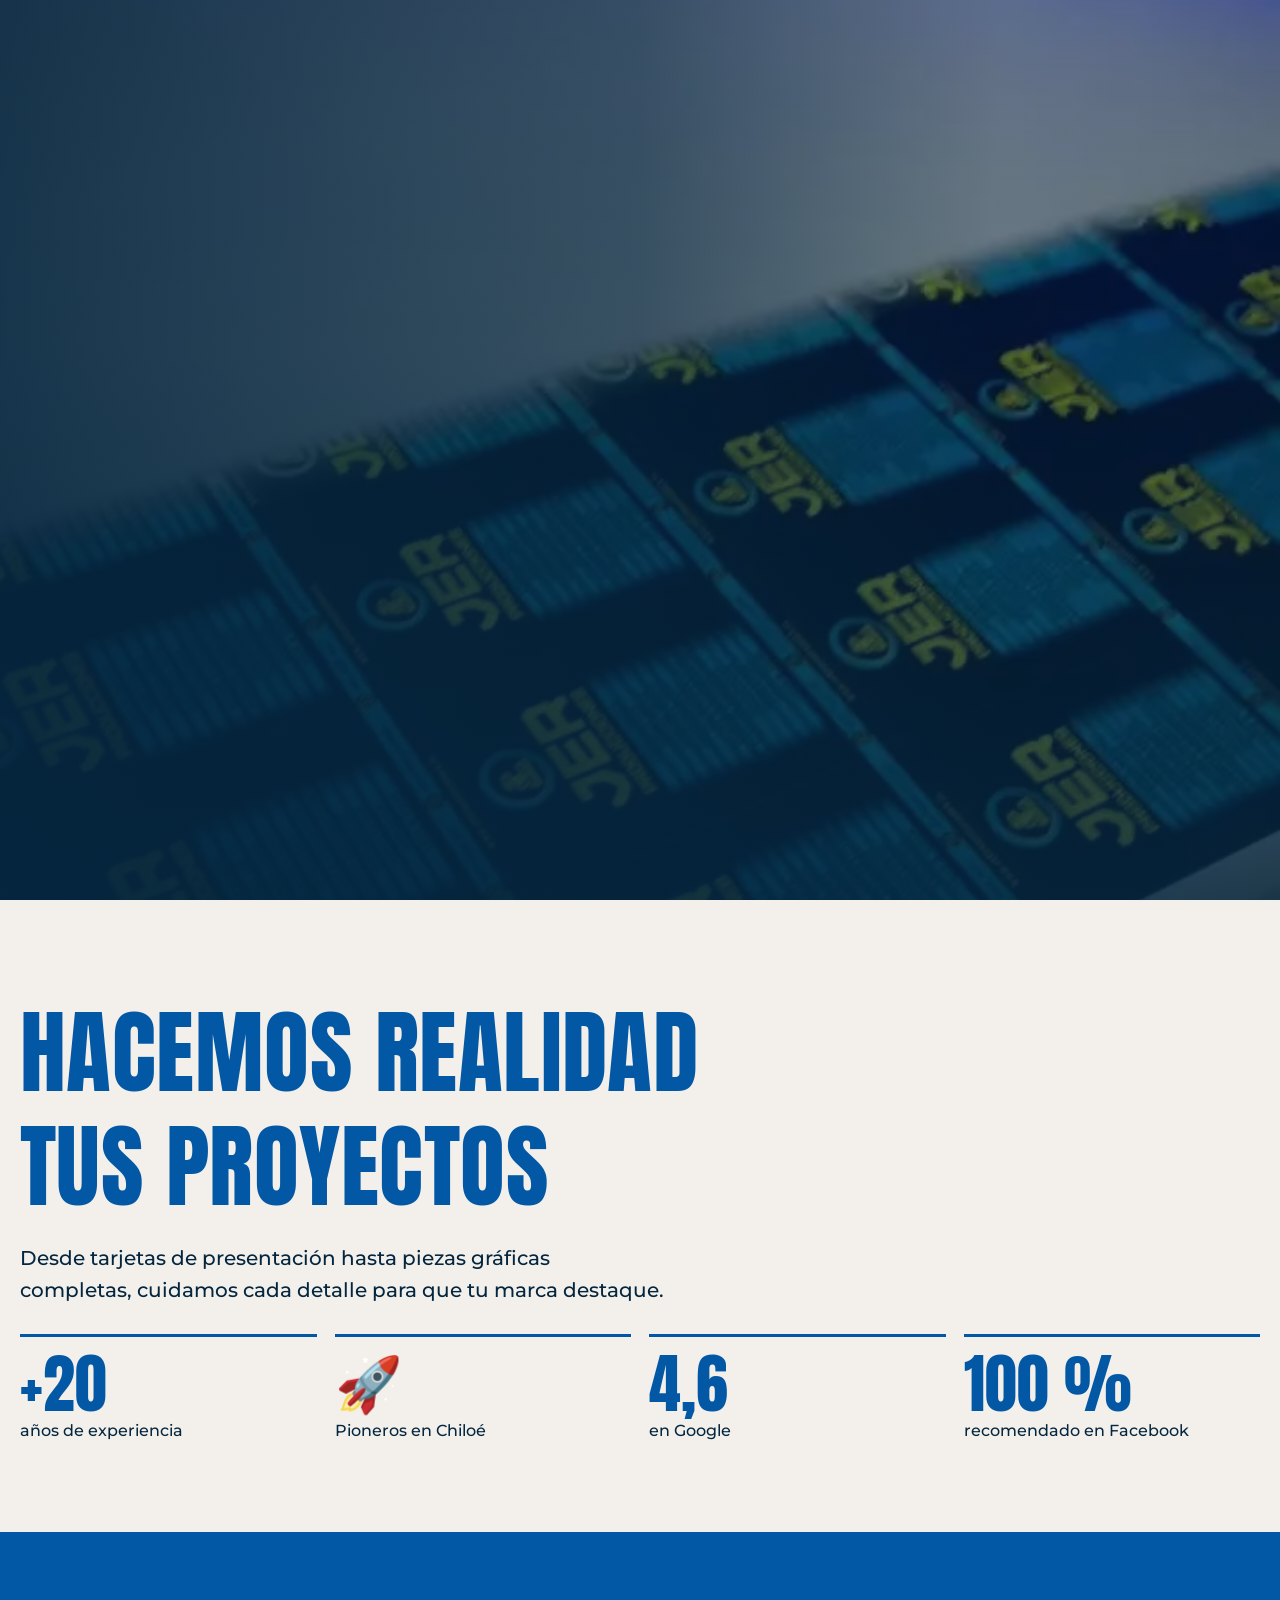
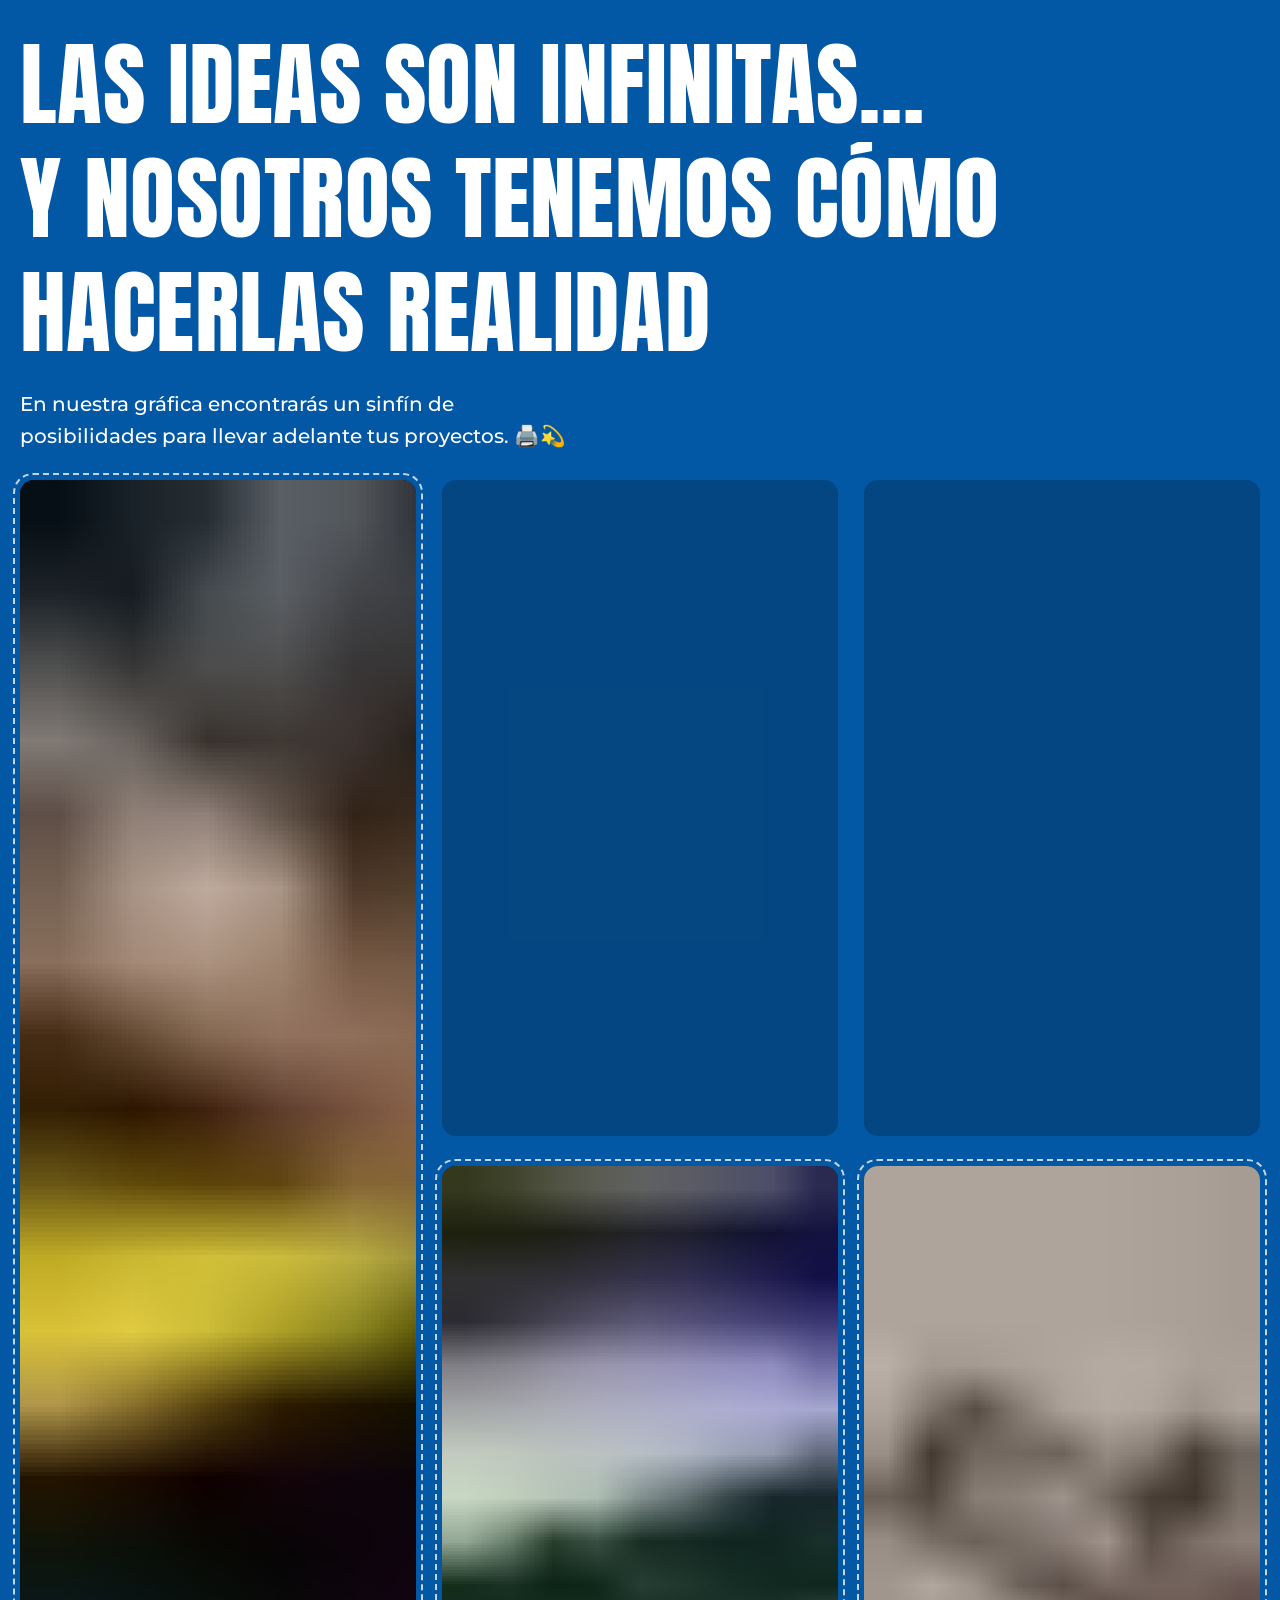
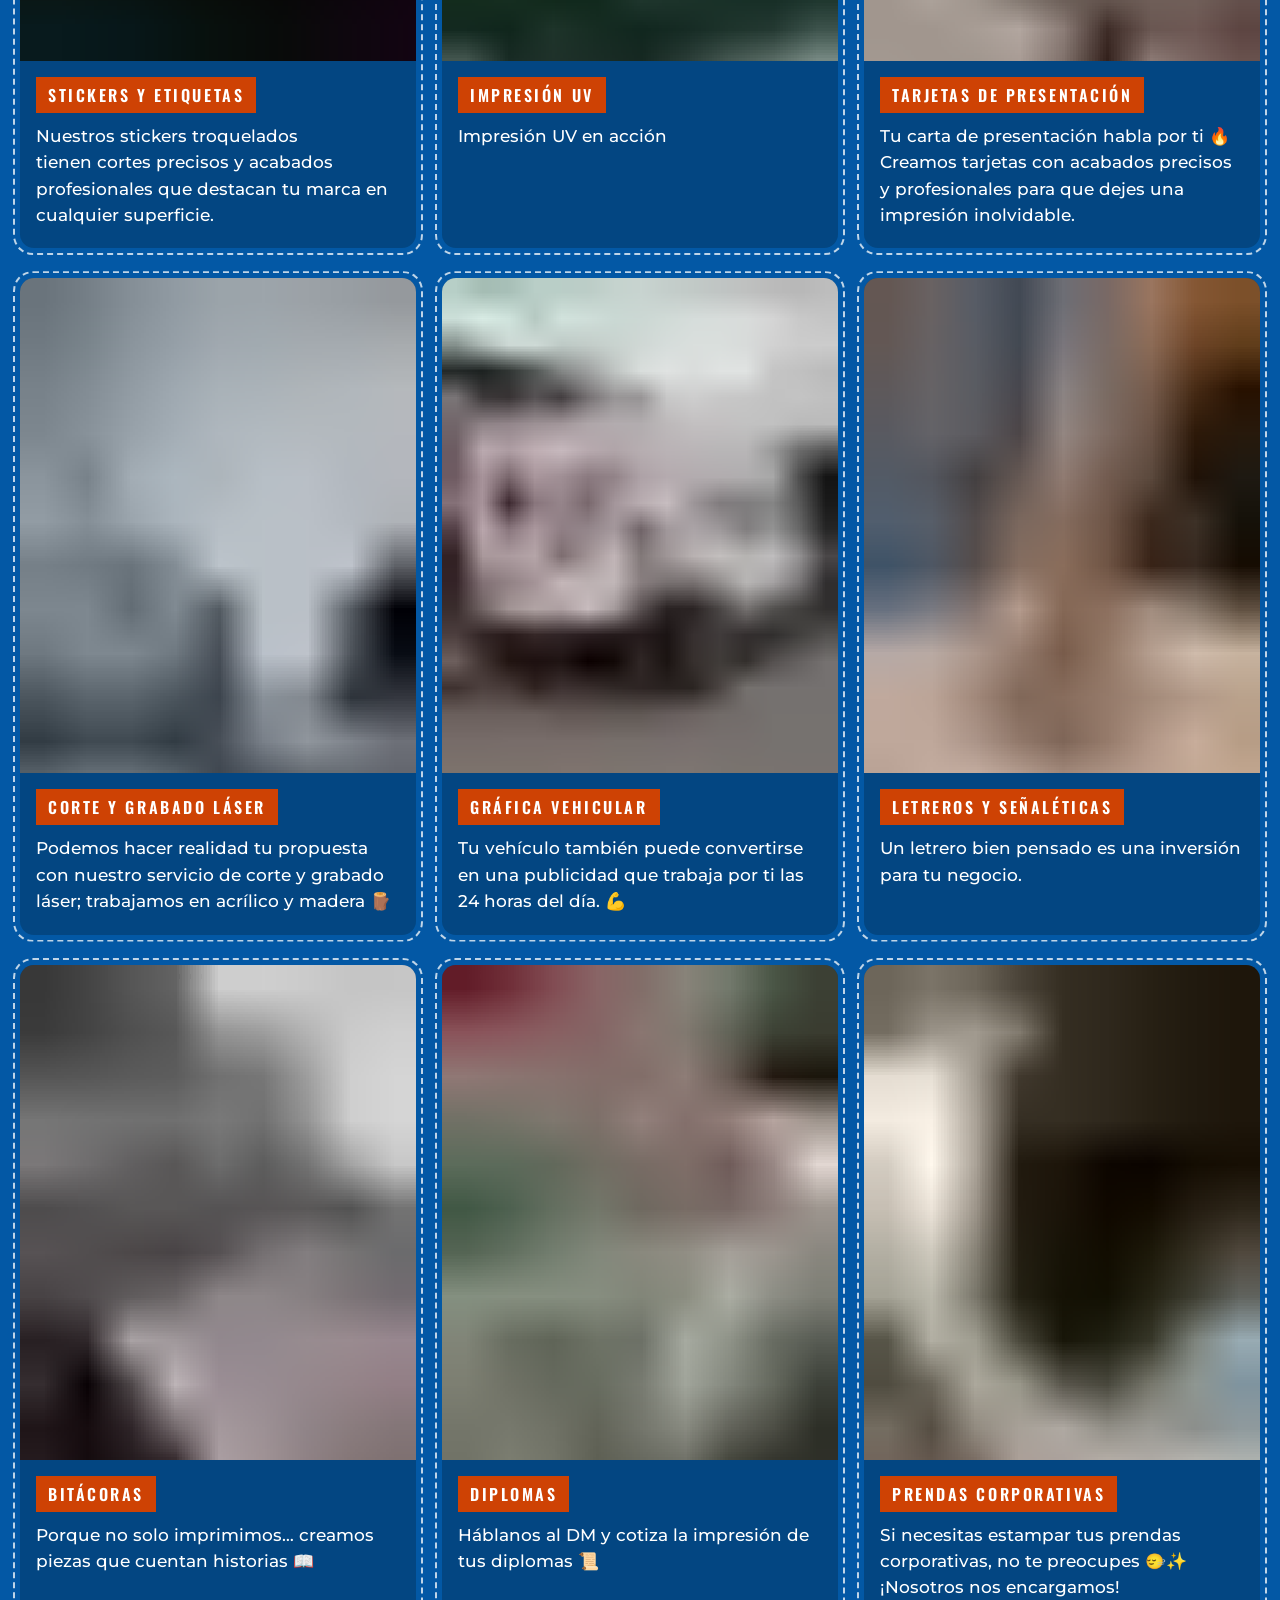
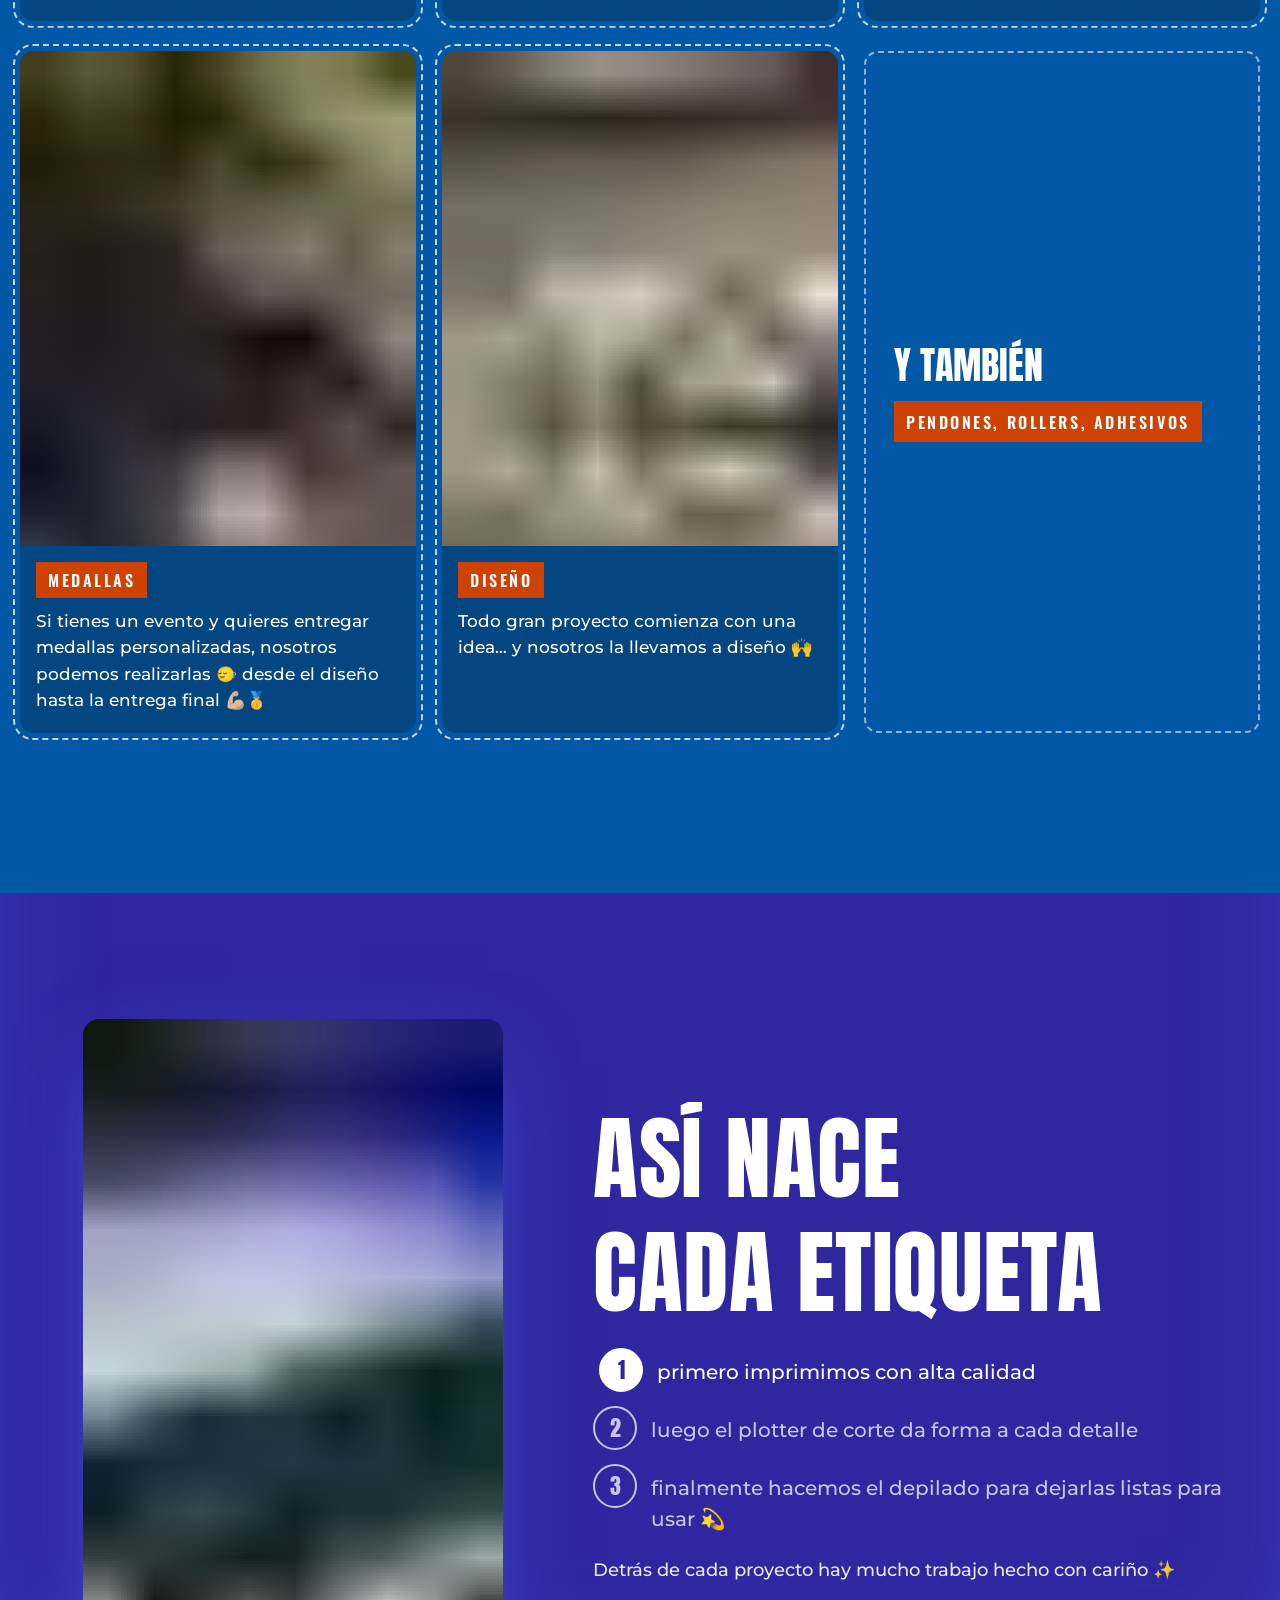
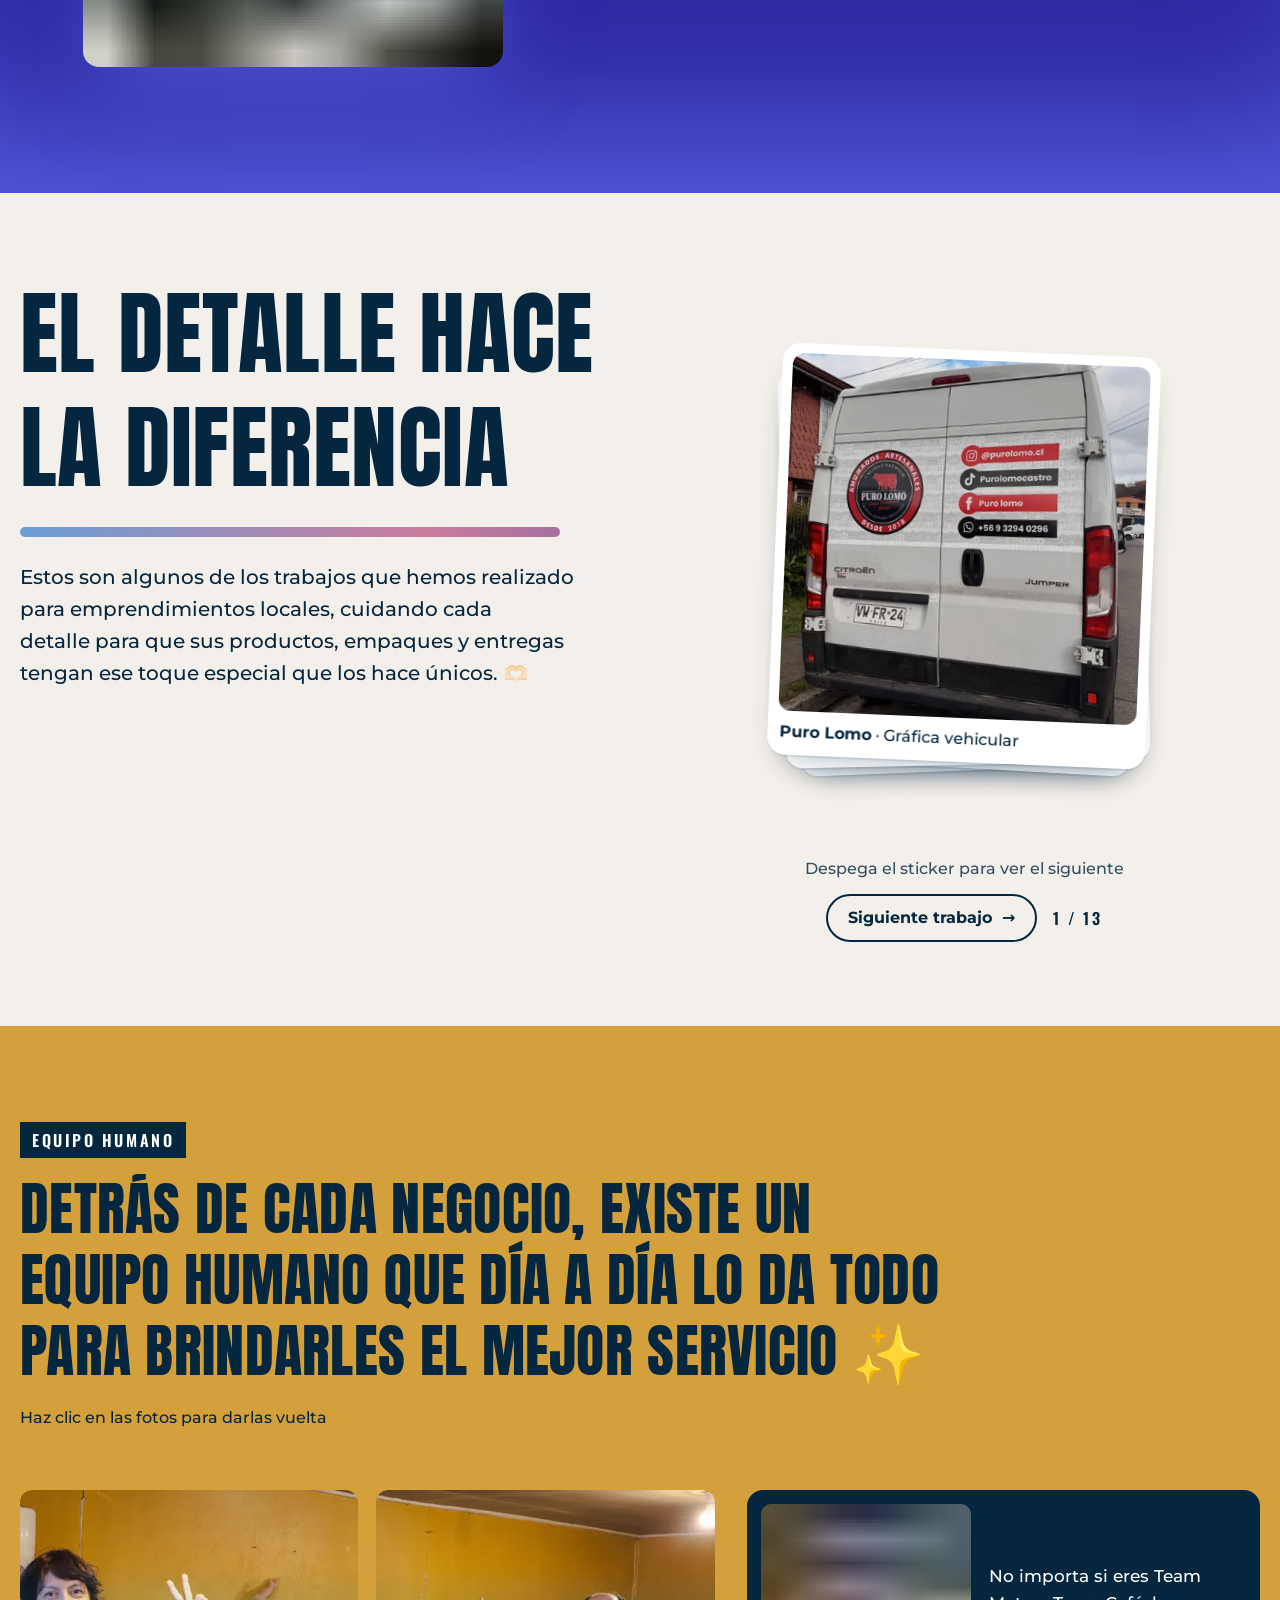
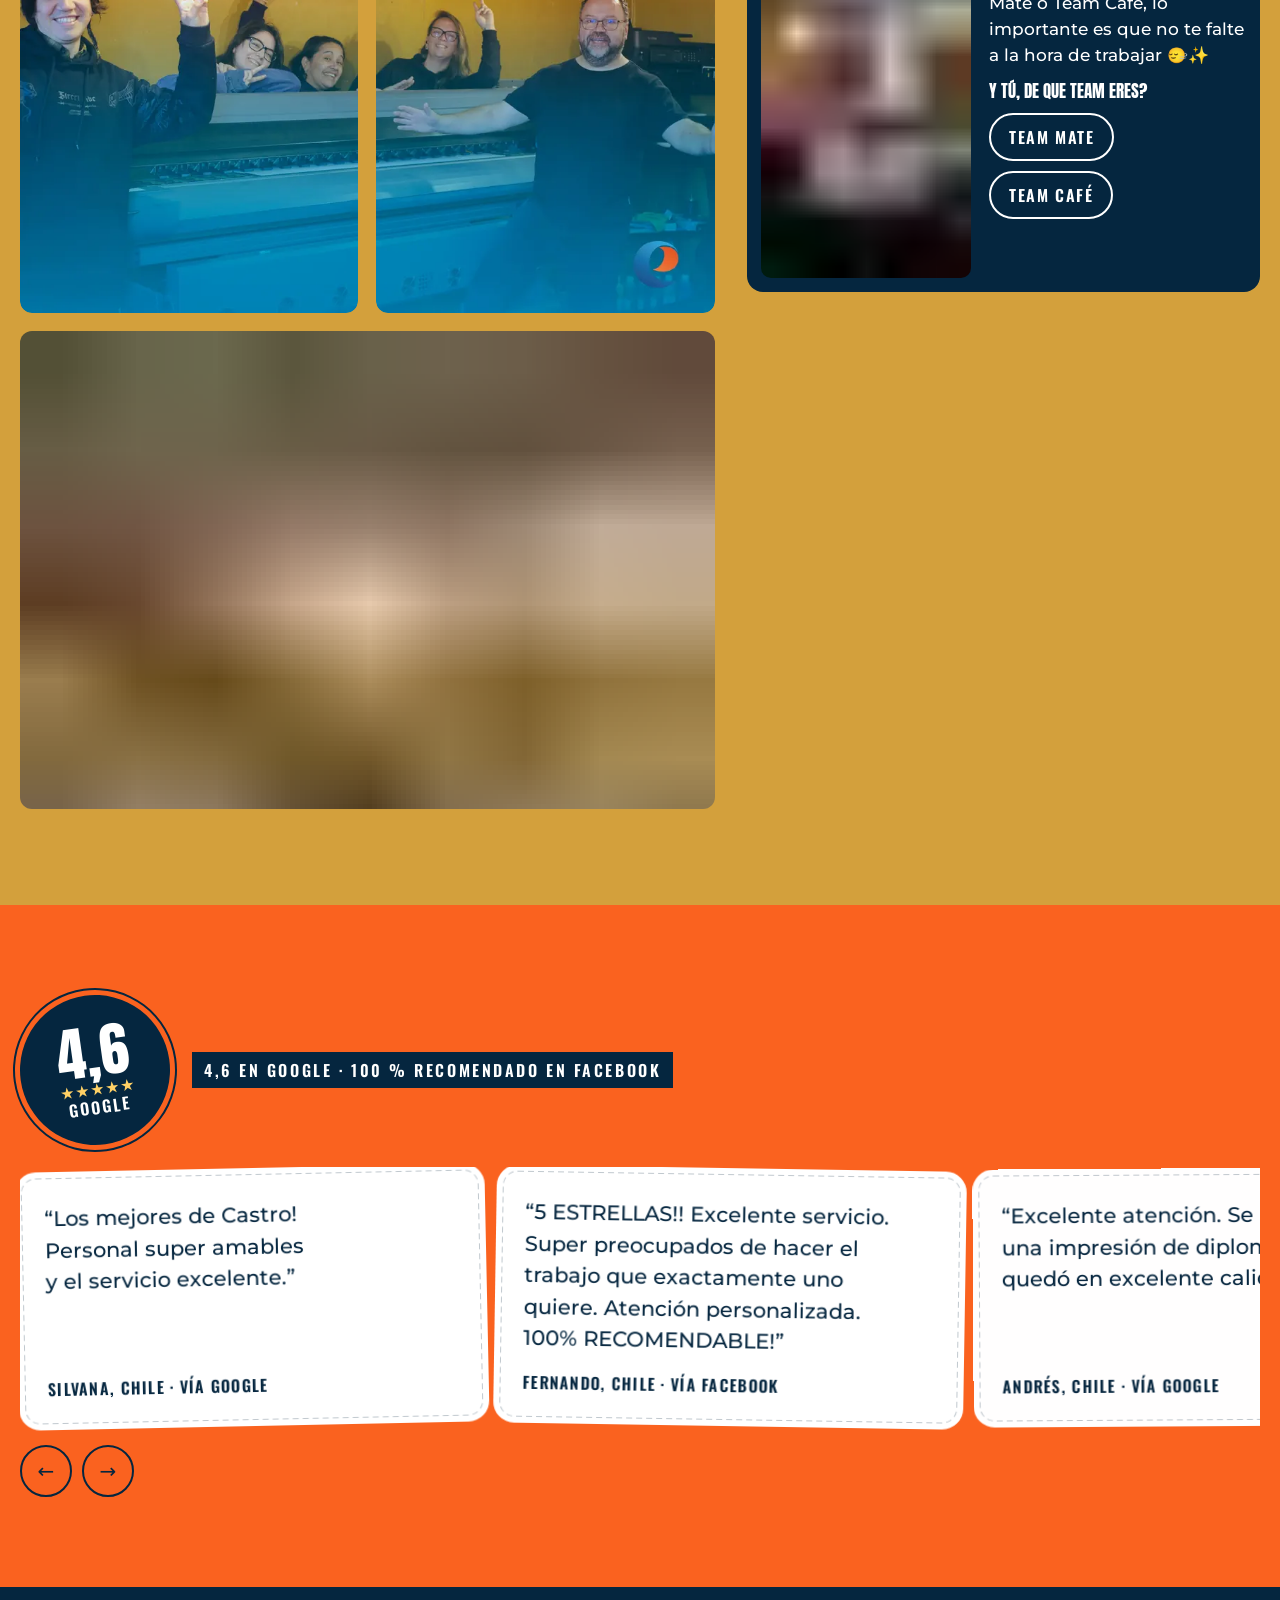
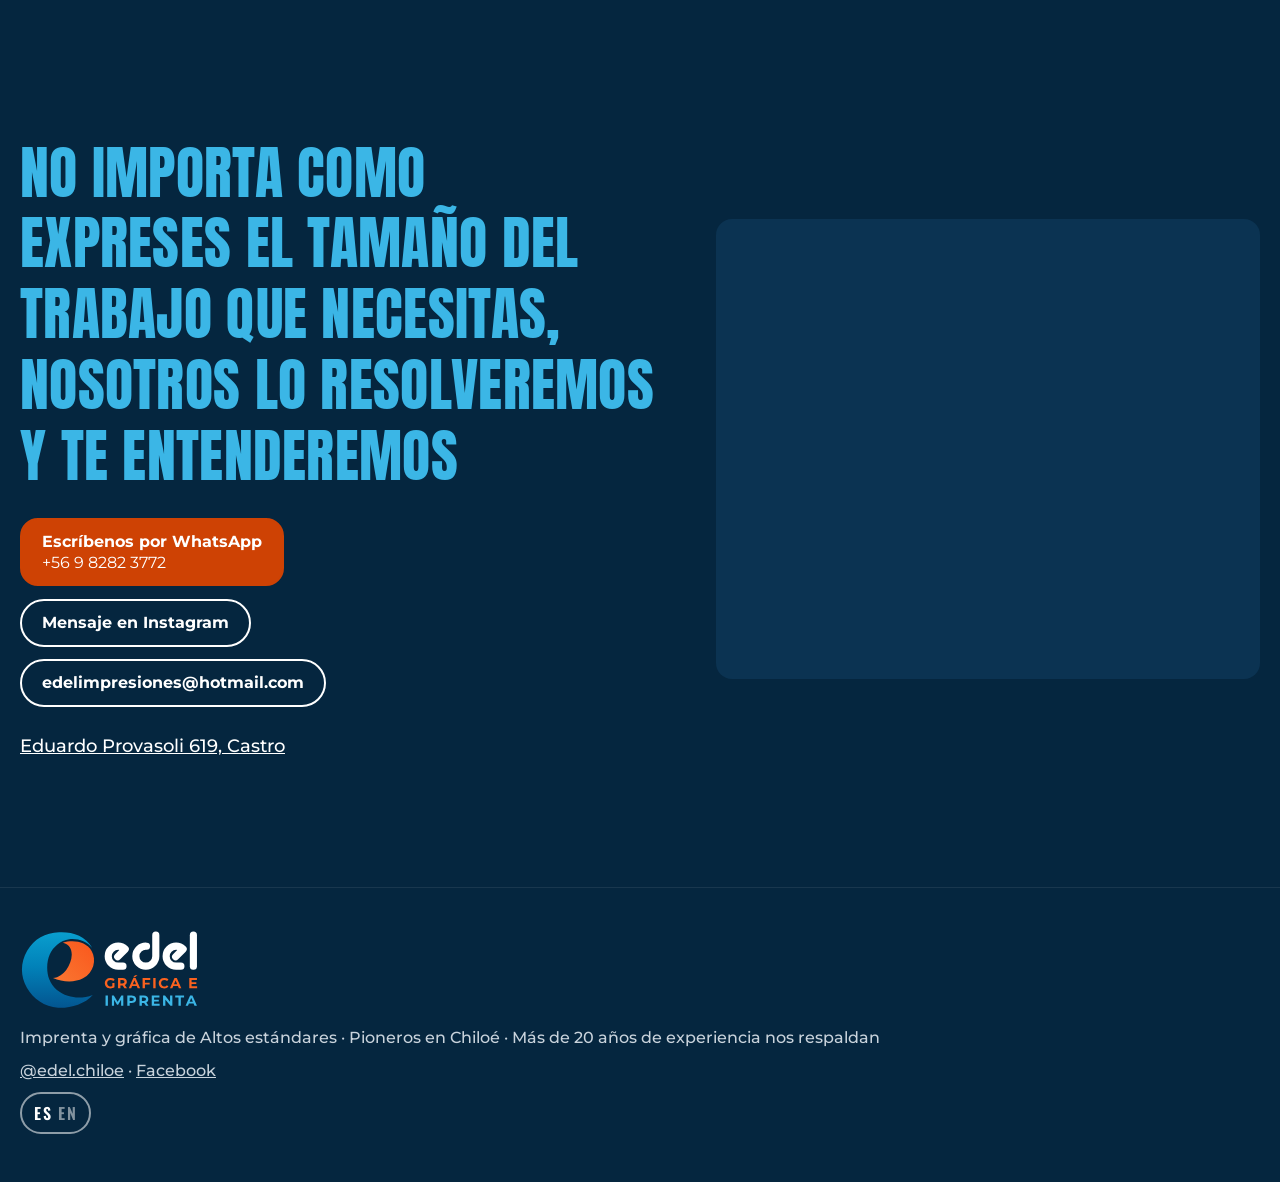
==== commit 5c69346e: "Fase 20 (preparación): logo y PNG desde el vector limpio, imagen para compartir og-edel.jpg, versión" ====
--- a/nueva_v8/index.html
+++ b/nueva_v8/index.html
@@ -12,16 +12,16 @@
 <meta property="og:type" content="website"><meta property="og:locale" content="es_CL">
 <meta property="og:title" content="Edel Impresiones · Tu marca empieza por una buena impresión">
 <meta property="og:description" content="Edel Impresiones, imprenta y gráfica en Castro, Chiloé: stickers y etiquetas, impresión UV, corte y grabado láser, gráfica vehicular, letreros y más. Cotiza por WhatsApp.">
-<meta property="og:url" content="https://edelimpresiones.pages.dev/"><meta property="og:image" content="https://edelimpresiones.pages.dev/assets/og.jpg">
+<meta property="og:url" content="https://edelimpresiones.pages.dev/"><meta property="og:image" content="https://edelimpresiones.pages.dev/assets/og-edel.jpg">
 <meta property="og:image:width" content="1200"><meta property="og:image:height" content="630">
-<meta name="twitter:card" content="summary_large_image"><meta name="twitter:image" content="https://edelimpresiones.pages.dev/assets/og.jpg">
+<meta name="twitter:card" content="summary_large_image"><meta name="twitter:image" content="https://edelimpresiones.pages.dev/assets/og-edel.jpg">
 <link rel="icon" href="../brand/favicon.svg" type="image/svg+xml"><link rel="icon" href="../brand/favicon.ico" sizes="any">
 <link rel="apple-touch-icon" href="../brand/png/favicon-180.png">
 <link rel="preload" href="../assets/fonts/anton-latin-400-normal.woff2" as="font" type="font/woff2" crossorigin>
 <link rel="preload" href="../assets/fonts/montserrat-latin-500-normal.woff2" as="font" type="font/woff2" crossorigin>
 <link rel="stylesheet" href="../css/fonts.css"><link rel="stylesheet" href="../css/tokens.css"><link rel="stylesheet" href="../css/nv8/site.css">
 <script>document.documentElement.classList.add('js');try{if(localStorage.getItem('edel-lang')==='en')document.documentElement.dataset.lang='en'}catch(e){}</script>
-<script type="application/ld+json">{"@context": "https://schema.org", "@type": "LocalBusiness", "name": "Edel Impresiones", "alternateName": "Imprenta y Gráfica Edel", "url": "https://edelimpresiones.pages.dev/", "image": "https://edelimpresiones.pages.dev/assets/og.jpg", "logo": "https://edelimpresiones.pages.dev/brand/png/isotipo.png", "telephone": "+56982823772", "email": "edelimpresiones@hotmail.com", "address": {"@type": "PostalAddress", "streetAddress": "Eduardo Provasoli 619", "addressLocality": "Castro", "addressRegion": "Los Lagos", "addressCountry": "CL"}, "sameAs": ["https://www.instagram.com/edel.chiloe/", "https://www.facebook.com/edel.chiloe/"], "aggregateRating": {"@type": "AggregateRating", "ratingValue": "4.6", "reviewCount": "10"}}</script>
+<script type="application/ld+json">{"@context": "https://schema.org", "@type": "LocalBusiness", "name": "Edel Impresiones", "alternateName": "Imprenta y Gráfica Edel", "url": "https://edelimpresiones.pages.dev/", "image": "https://edelimpresiones.pages.dev/assets/og-edel.jpg", "logo": "https://edelimpresiones.pages.dev/brand/png/isotipo.png", "telephone": "+56982823772", "email": "edelimpresiones@hotmail.com", "address": {"@type": "PostalAddress", "streetAddress": "Eduardo Provasoli 619", "addressLocality": "Castro", "addressRegion": "Los Lagos", "addressCountry": "CL"}, "sameAs": ["https://www.instagram.com/edel.chiloe/", "https://www.facebook.com/edel.chiloe/"], "aggregateRating": {"@type": "AggregateRating", "ratingValue": "4.6", "reviewCount": "10"}}</script>
 <script id="precarga" type="application/json">{"movil": [[["../assets/fonts/anton-latin-400-normal.woff2", 18612], ["../assets/fonts/montserrat-latin-400-normal.woff2", 18780], ["../assets/fonts/montserrat-latin-500-normal.woff2", 18748], ["../assets/fonts/montserrat-latin-700-normal.woff2", 18824], ["../assets/fonts/oswald-latin-600-normal.woff2", 12740], ["../assets/video/hero8-poster.webp", 44208], ["../assets/video/hero8-540b.mp4", 937124]]], "grande": [[["../assets/fonts/anton-latin-400-normal.woff2", 18612], ["../assets/fonts/montserrat-latin-400-normal.woff2", 18780], ["../assets/fonts/montserrat-latin-500-normal.woff2", 18748], ["../assets/fonts/montserrat-latin-700-normal.woff2", 18824], ["../assets/fonts/oswald-latin-600-normal.woff2", 12740], ["../assets/video/hero8-poster.webp", 44208], ["../assets/video/hero8.mp4", 3789207]]]}</script>
 </head>
 <body class="cargando">
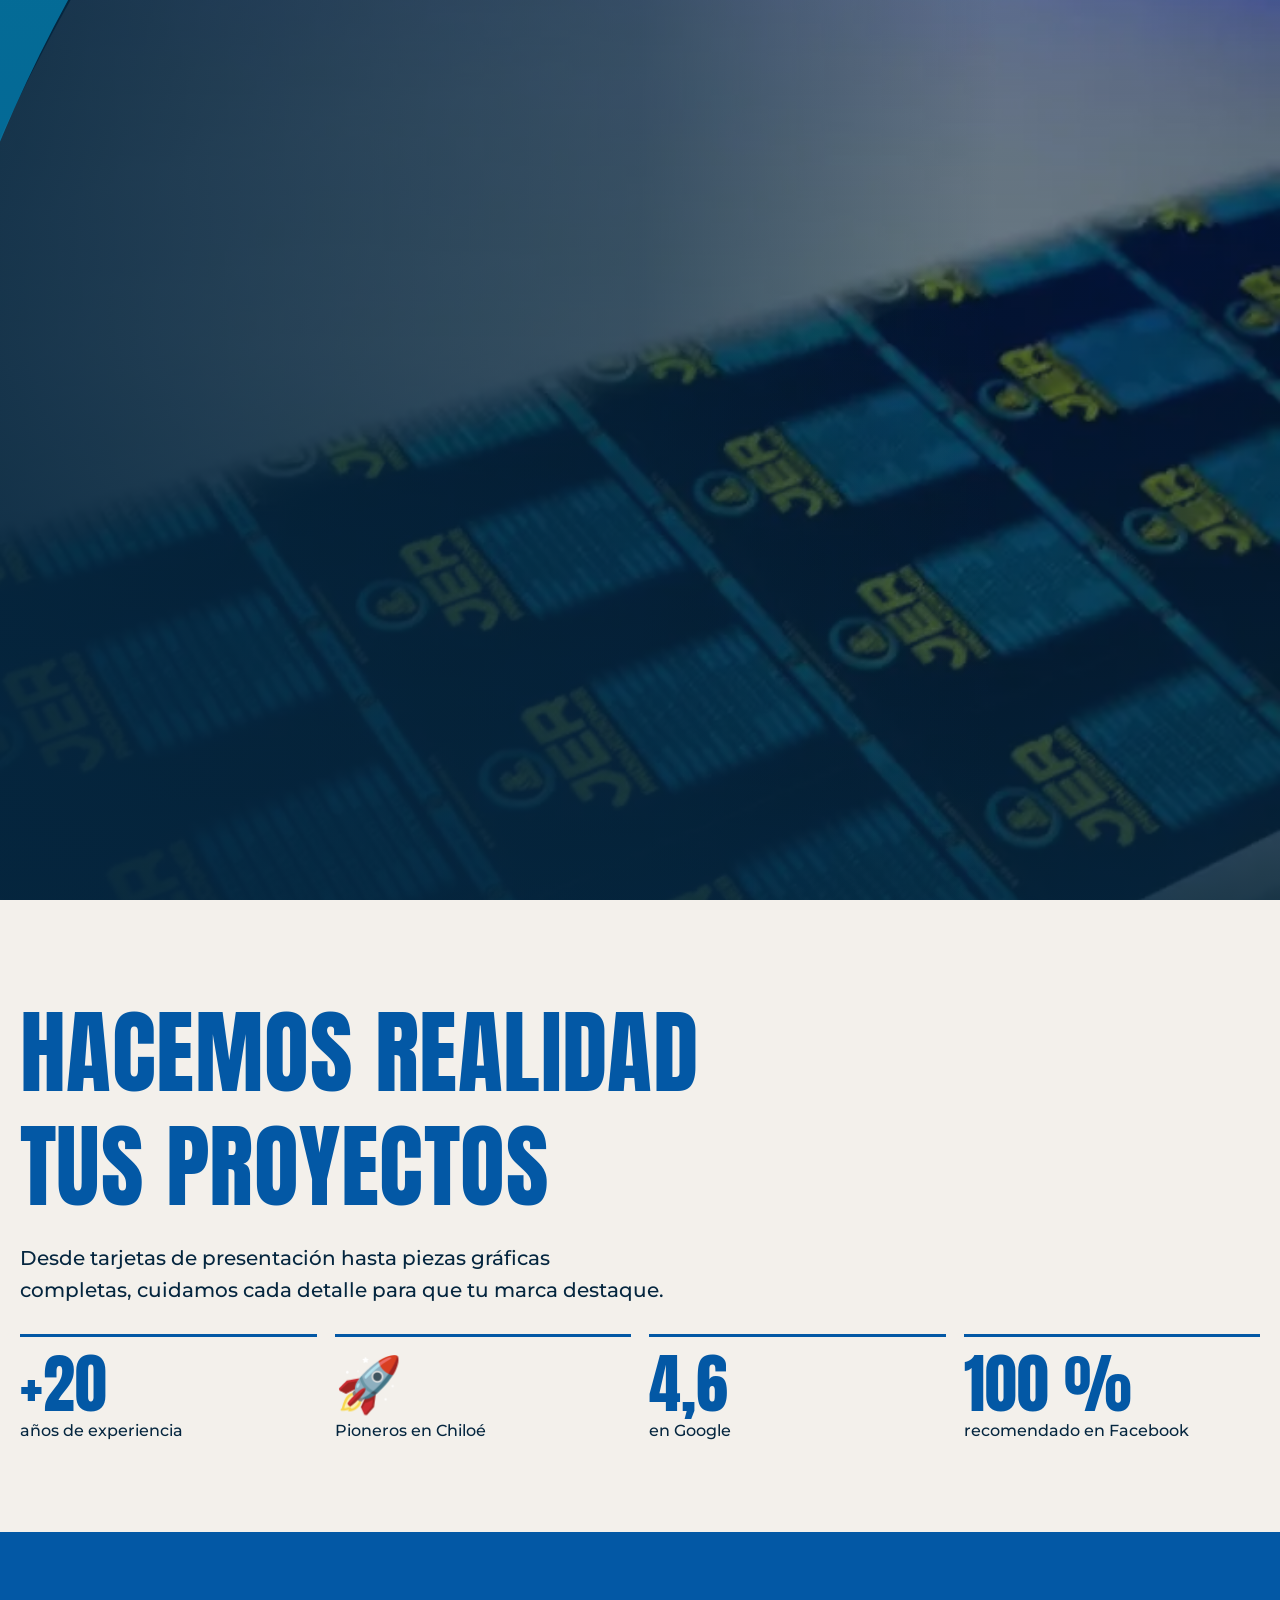
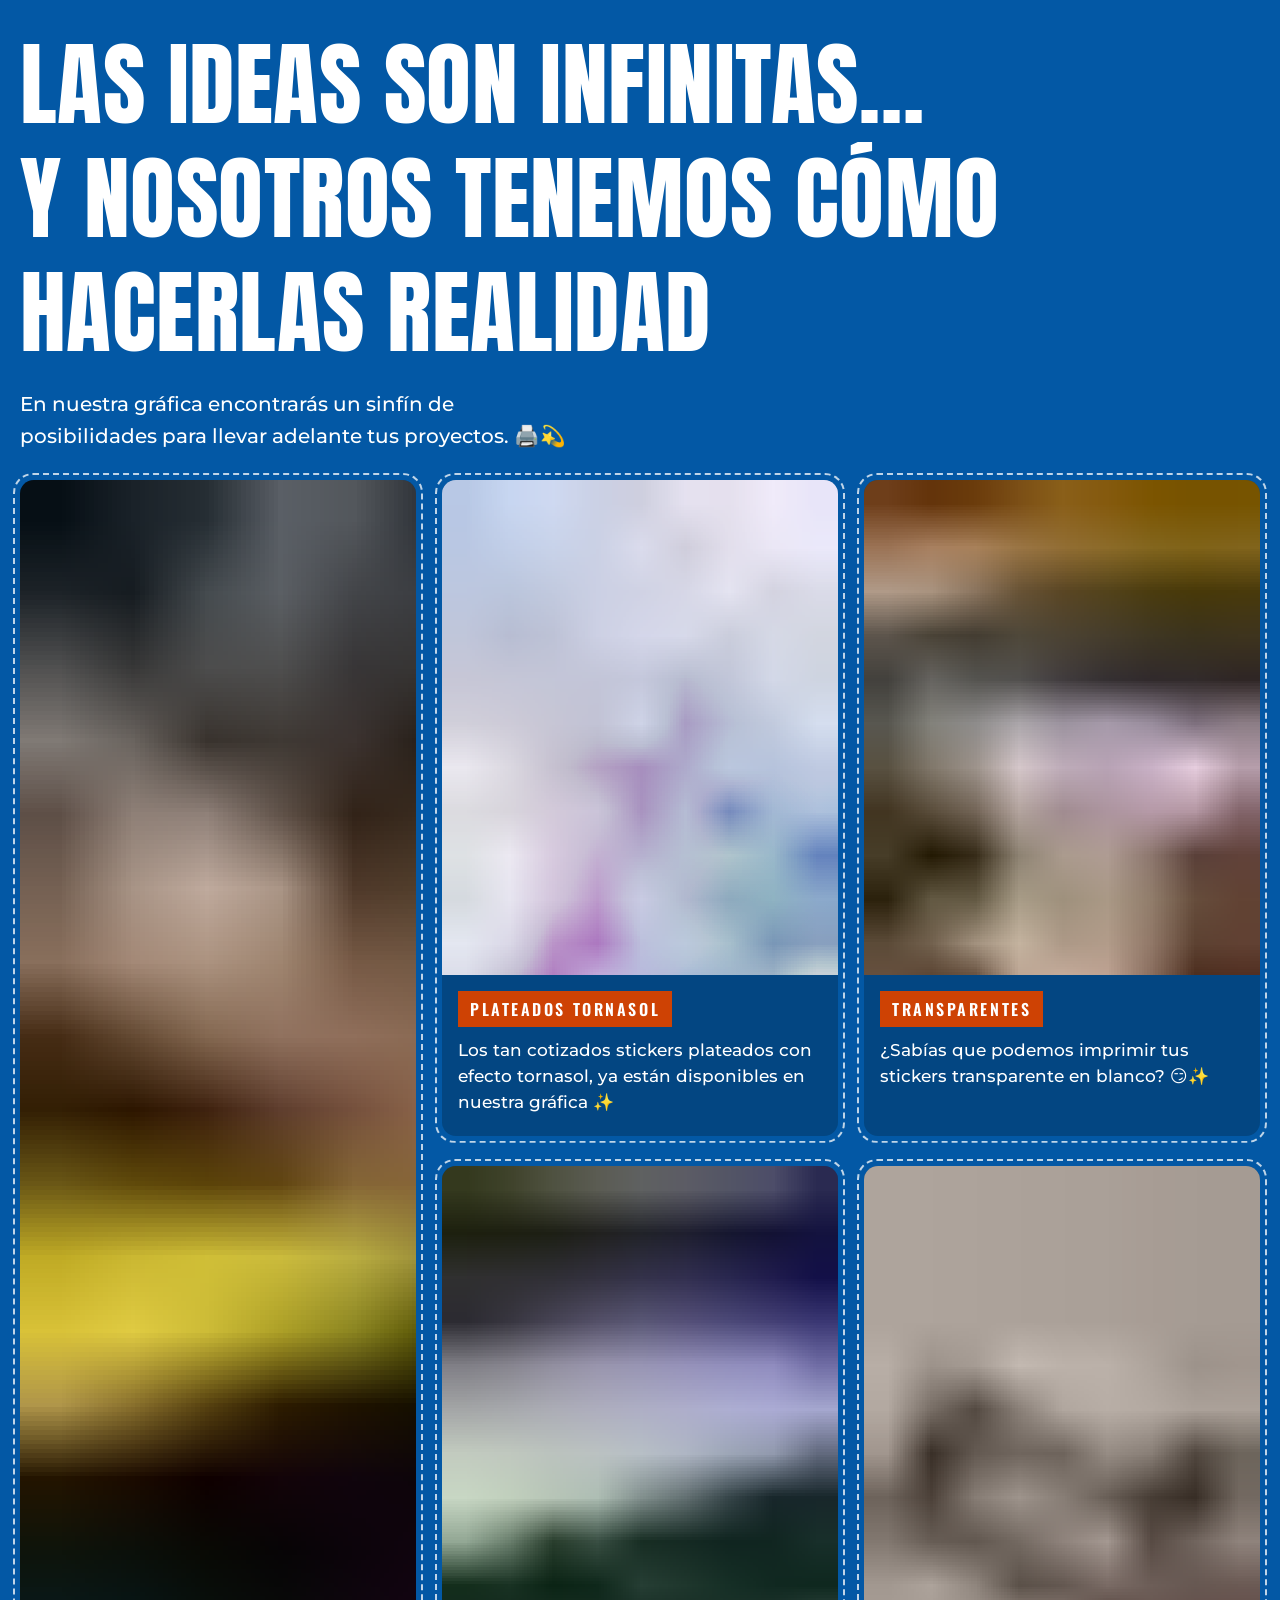
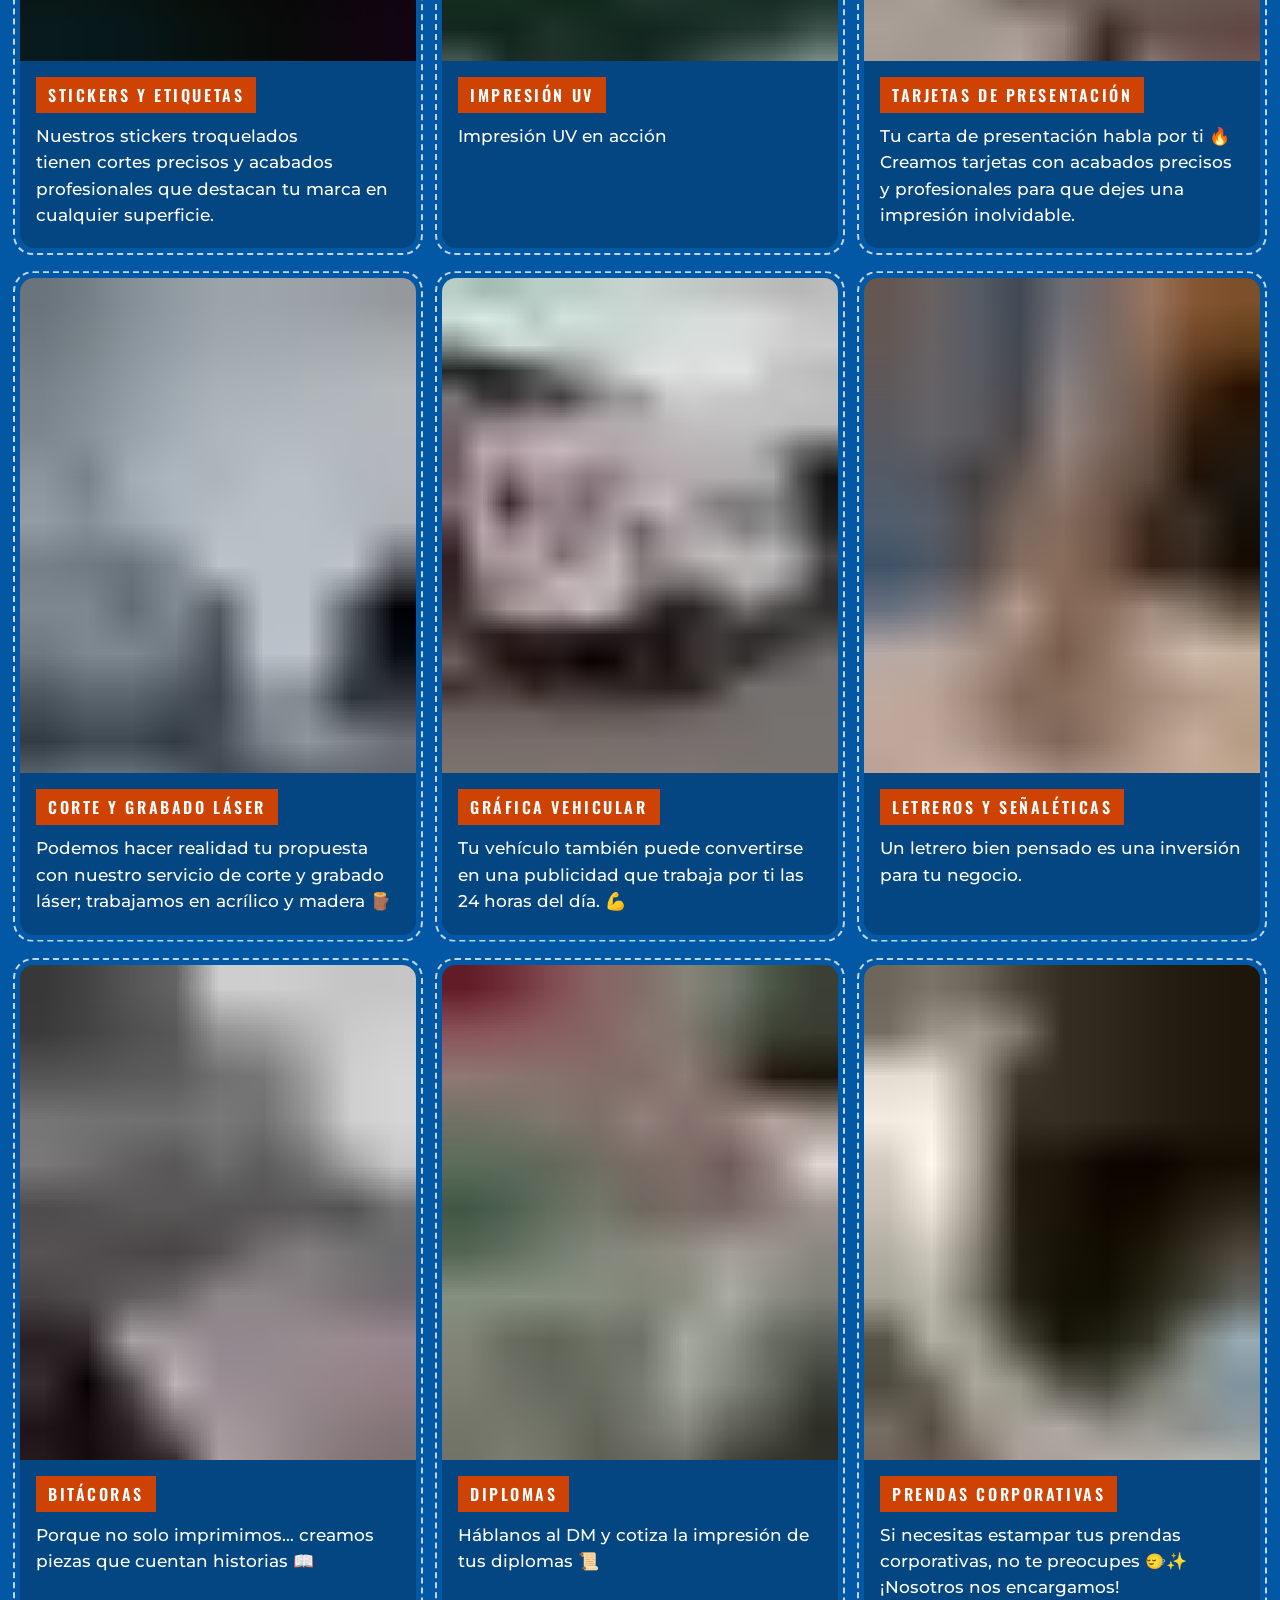
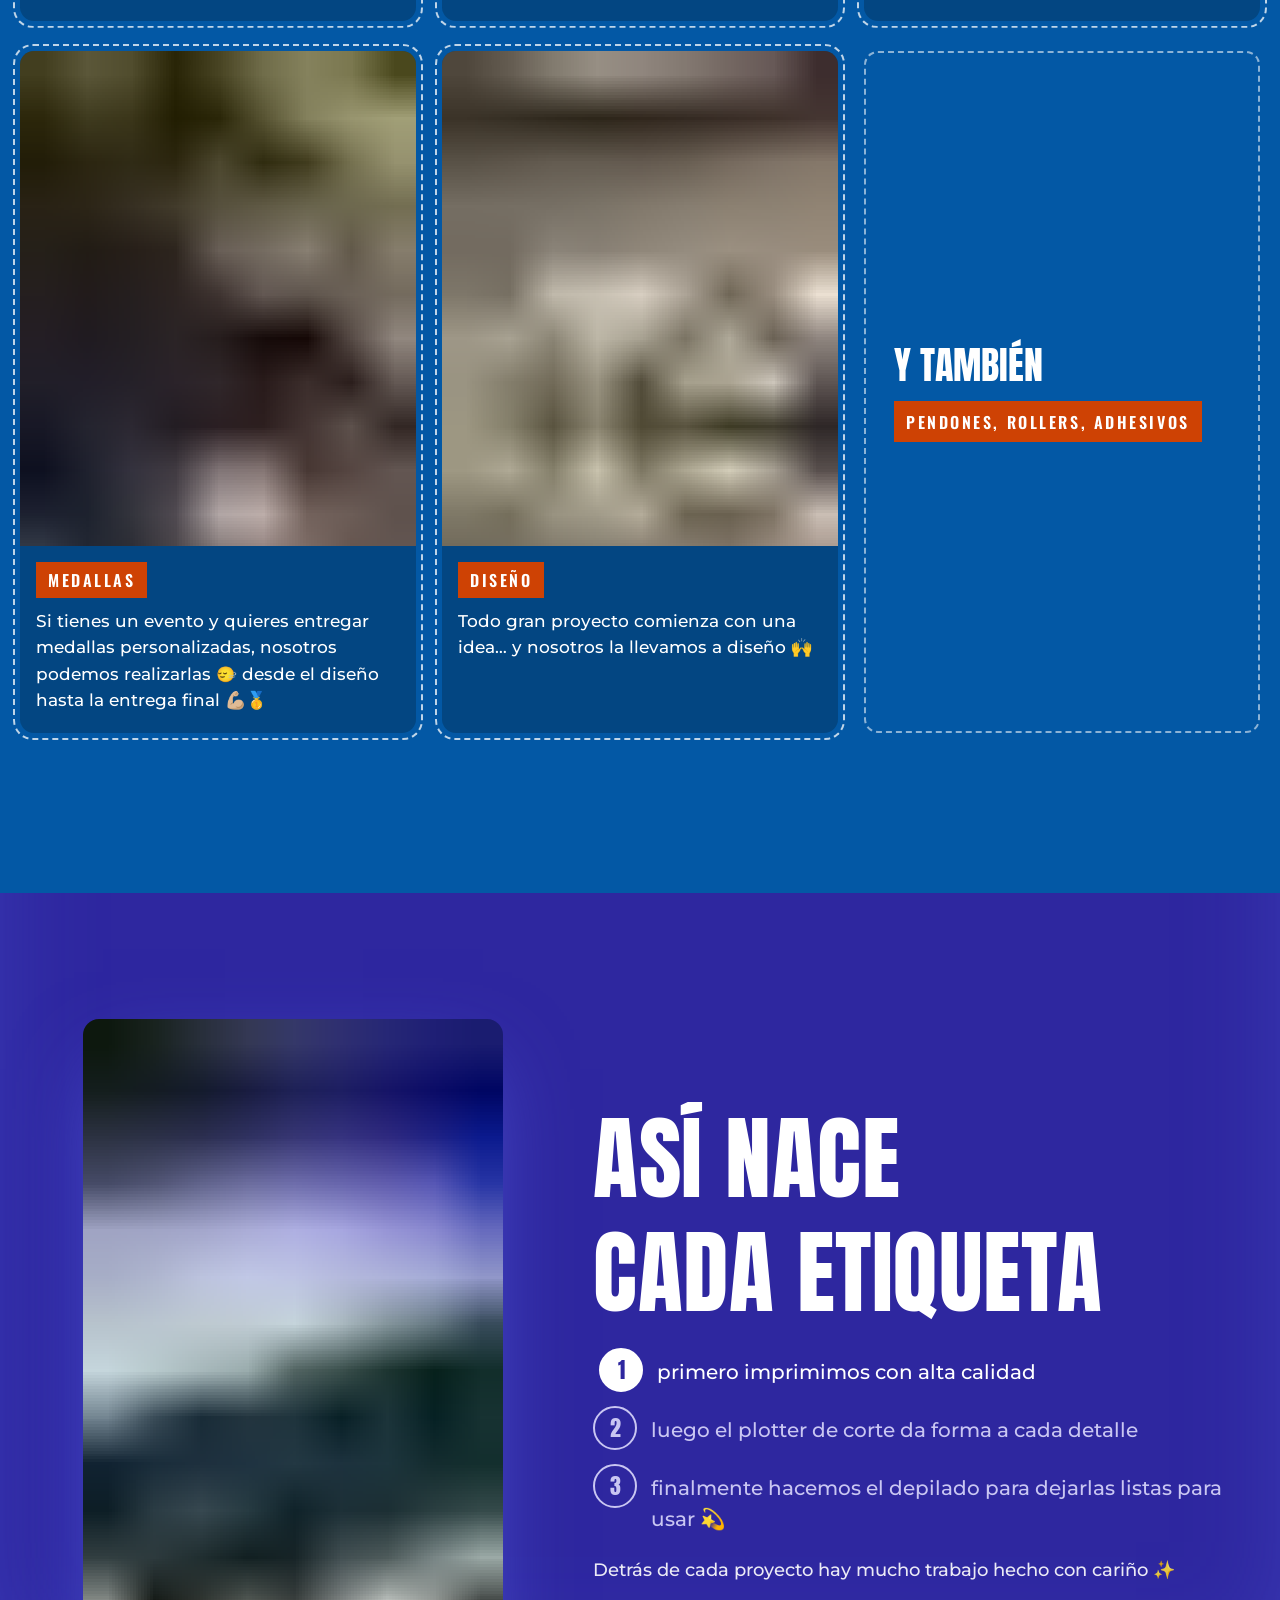
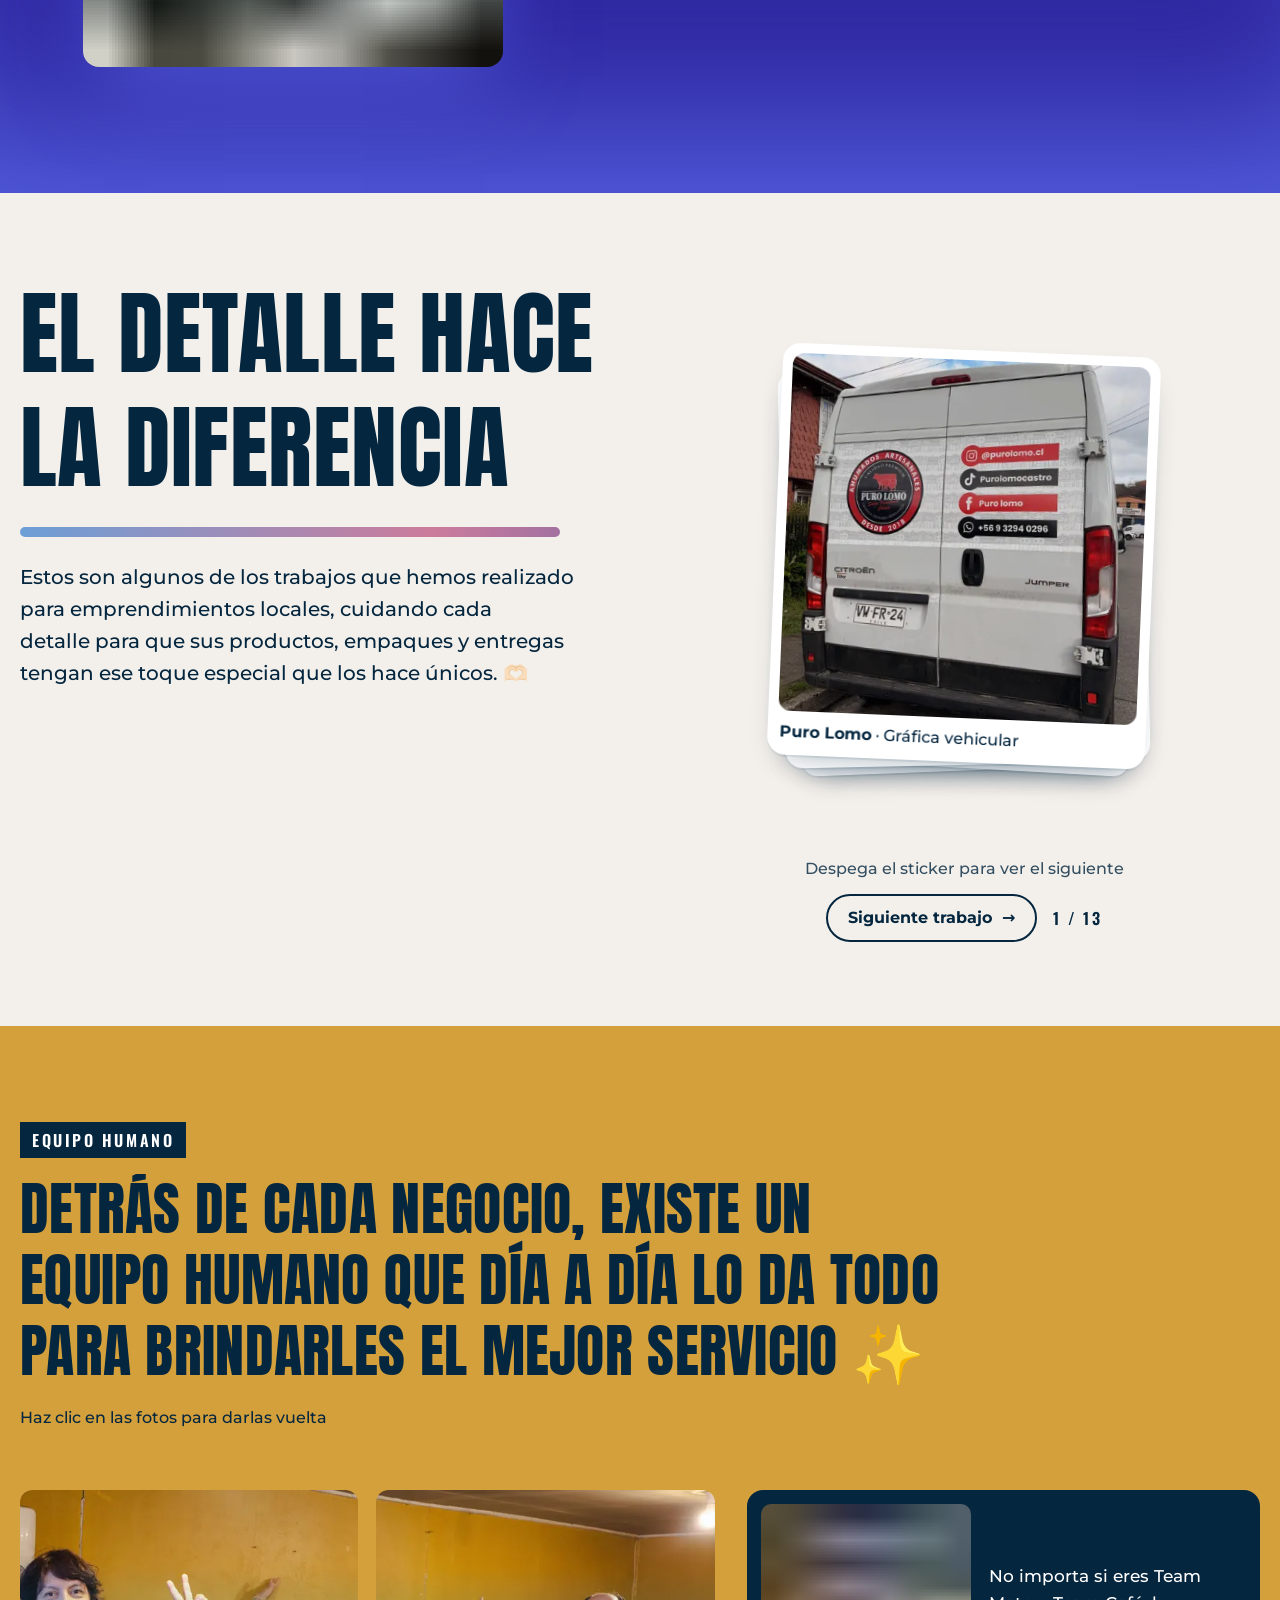
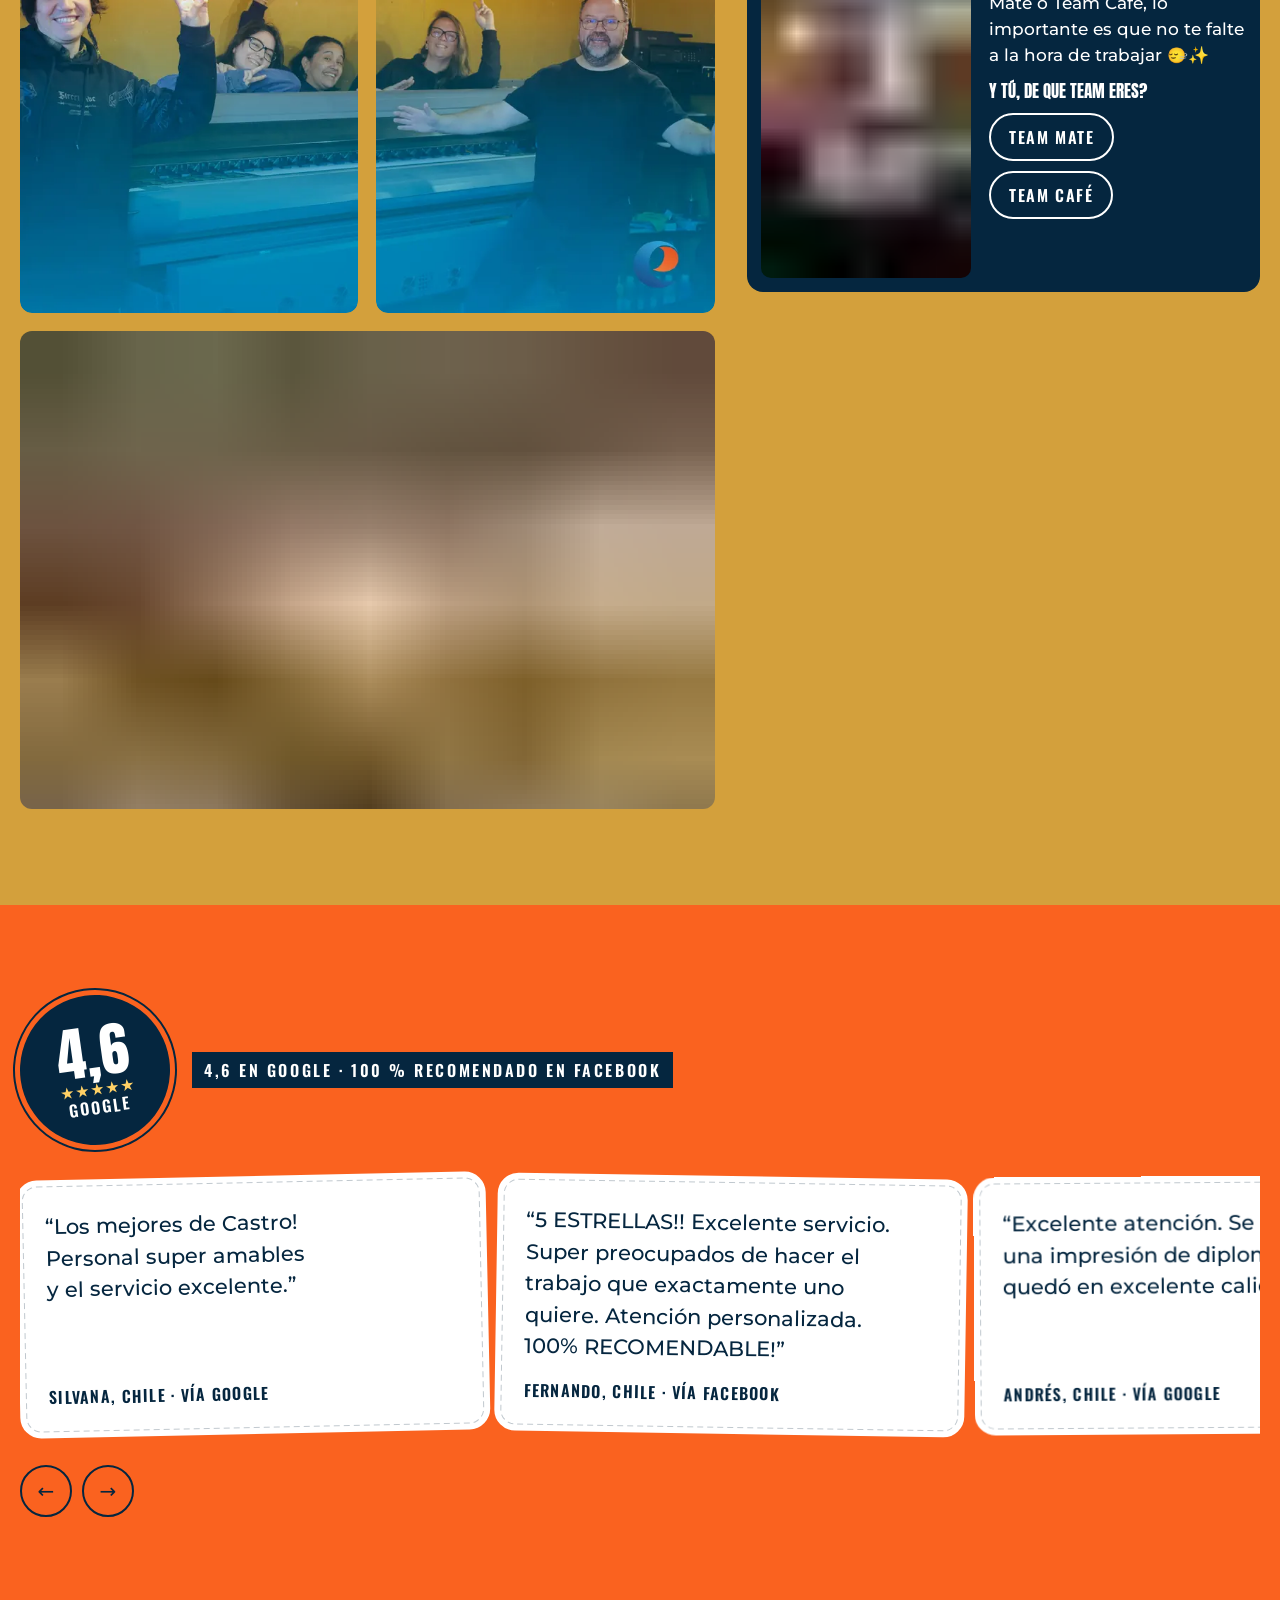
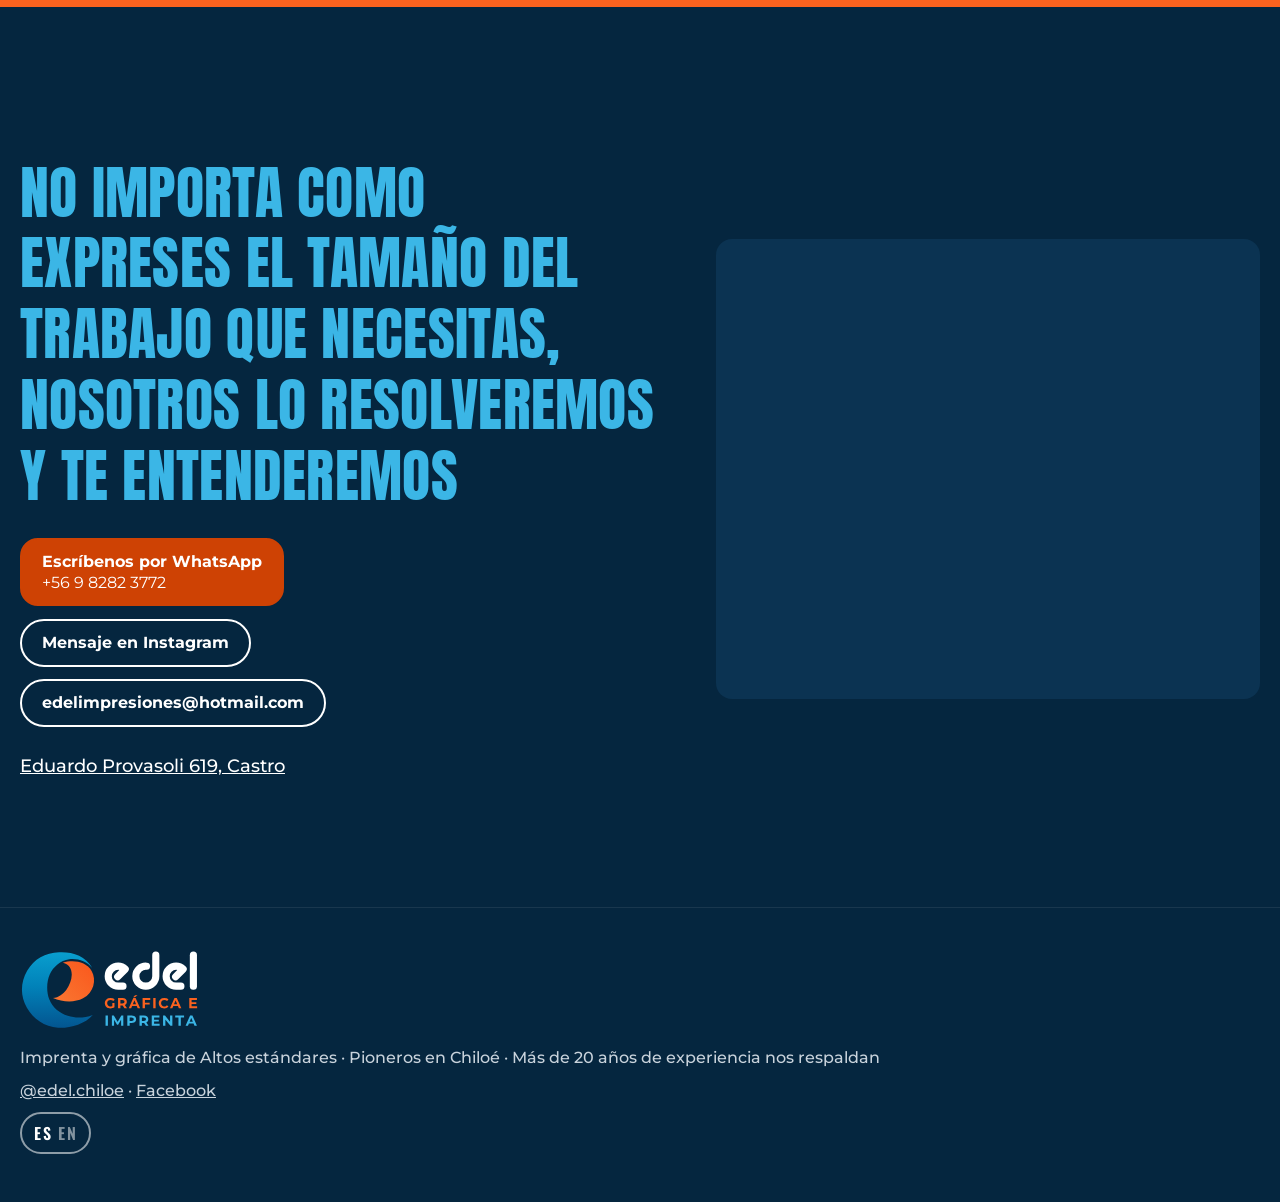
==== commit 1c7380dd: "nv8, segunda ronda: sin desborde horizontal por el estallido, reseñas giradas sin corte, cifras en E" ====
--- a/nueva_v8/index.html
+++ b/nueva_v8/index.html
@@ -93,8 +93,8 @@
   <ul class="cifras">
    <li><b data-cuenta="20">+20</b><span data-en="years of experience">años de experiencia</span></li>
    <li><b aria-hidden="true">🚀</b><span data-en="Pioneers in Chiloé">Pioneros en Chiloé</span></li>
-   <li><b data-cuenta="4.6">4,6</b><span data-en="on Google">en Google</span></li>
-   <li><b data-cuenta="100">100 %</b><span data-en="recommended on Facebook">recomendado en Facebook</span></li>
+   <li><b data-cuenta="4.6" data-en="4.6">4,6</b><span data-en="on Google">en Google</span></li>
+   <li><b data-cuenta="100" data-en="100%">100 %</b><span data-en="recommended on Facebook">recomendado en Facebook</span></li>
   </ul>
  </div>
 </section>
@@ -104,7 +104,7 @@
   <h2 class="h2" lang="es"><span class="ln"><span>Las ideas son infinitas…</span></span><span class="ln"><span>y nosotros tenemos cómo</span></span><span class="ln"><span>hacerlas realidad</span></span></h2>
   <p class="glosa-h" lang="en" hidden>Ideas are endless… and we have what it takes to make them real</p>
   <p class="lead" lang="es">En nuestra gráfica encontrarás un sinfín de posibilidades para llevar adelante tus proyectos. 🖨️💫</p>
-  <div class="serv-grid"><div class="col col-1"><article class="serv" style="order:0" data-src-ig="IG-21"><span class="troquel" aria-hidden="true"></span><div class="serv-m"><video class="vid " muted playsinline loop autoplay preload="none" data-poster="../assets/video/stickers8-poster.webp" style="background-image:url([data-uri])" aria-label="Corte y depilado de stickers troquelados" data-aria-en="Cutting and weeding die-cut stickers" data-src="../assets/video/stickers8.mp4"></video></div><div class="serv-t"><h3 class="banda" data-en="Stickers &amp; labels">Stickers y etiquetas</h3><p lang="es">Nuestros stickers troquelados tienen cortes precisos y acabados profesionales que destacan tu marca en cualquier superficie.</p></div></article><article class="serv" style="order:5" data-src-ig="IG-17"><span class="troquel" aria-hidden="true"></span><div class="serv-m"><video class="vid " muted playsinline loop autoplay preload="none" data-poster="../assets/video/laser8-poster.webp" style="background-image:url([data-uri])" aria-label="Mostrador de madera cortado con láser, armado pieza por pieza" data-aria-en="Laser-cut wooden display stand assembled piece by piece" data-src="../assets/video/laser8.mp4"></video></div><div class="serv-t"><h3 class="banda" data-en="Laser cutting &amp; engraving">Corte y grabado láser</h3><p lang="es">Podemos hacer realidad tu propuesta con nuestro servicio de corte y grabado láser; trabajamos en acrílico y madera 🪵</p></div></article><article class="serv" style="order:7" data-src-ig="IG-34"><span class="troquel" aria-hidden="true"></span><div class="serv-m"><video class="vid " muted playsinline loop autoplay preload="none" data-poster="../assets/video/letreros8-poster.webp" style="background-image:url([data-uri])" aria-label="Letrero de Pilates &amp; Skincare cortado a mano" data-aria-en="Pilates &amp; Skincare sign being hand-trimmed" data-src="../assets/video/letreros8.mp4"></video></div><div class="serv-t"><h3 class="banda" data-en="Signs &amp; wayfinding">Letreros y señaléticas</h3><p lang="es">Un letrero bien pensado es una inversión para tu negocio.</p></div></article><article class="serv" style="order:12" data-src-ig="IG-19"><span class="troquel" aria-hidden="true"></span><div class="serv-m"><video class="vid " muted playsinline loop autoplay preload="none" data-poster="../assets/video/diseno-poster.webp" style="background-image:url([data-uri])" aria-label="Diseño en pantalla antes del corte" data-aria-en="Design on screen before cutting" data-src="../assets/video/diseno.mp4"></video></div><div class="serv-t"><h3 class="banda" data-en="Design">Diseño</h3><p lang="es">Todo gran proyecto comienza con una idea… y nosotros la llevamos a diseño 🙌</p></div></article></div><div class="col col-2"><article class="serv serv-torna" style="order:1" data-src-ig="IG-29"><span class="troquel" aria-hidden="true"></span><div class="serv-m"><video class="vid " muted playsinline loop autoplay preload="none" data-poster="../assets/video/plateados-poster.webp" style="background-image:url([data-uri])" aria-label="Stickers plateados con efecto tornasol de Despensa Chiloé" data-aria-en="Holographic silver stickers for Despensa Chiloé" data-src="../assets/video/plateados.mp4"></video></div><div class="serv-t"><h3 class="banda" data-en="Holographic silver stickers">Plateados tornasol</h3><p lang="es">Los tan cotizados stickers plateados con efecto tornasol, ya están disponibles en nuestra gráfica ✨</p></div></article><article class="serv" style="order:3" data-src-ig="IG-16"><span class="troquel" aria-hidden="true"></span><div class="serv-m"><video class="vid " muted playsinline loop autoplay preload="none" data-poster="../assets/video/uv8-poster.webp" style="background-image:url([data-uri])" aria-label="Impresora UV de Edel trabajando" data-aria-en="Edel UV printer at work" data-src="../assets/video/uv8.mp4"></video></div><div class="serv-t"><h3 class="banda" data-en="UV printing">Impresión UV</h3><p lang="es">Impresión UV en acción</p></div></article><article class="serv" style="order:6" data-src-ig="IG-39"><span class="troquel" aria-hidden="true"></span><div class="serv-m"><img class="vid" src="../assets/img/vehicular-1-1600.webp" srcset="../assets/img/vehicular-1-480.webp 480w, ../assets/img/vehicular-1-800.webp 800w, ../assets/img/vehicular-1-1200.webp 1200w, ../assets/img/vehicular-1-1600.webp 1600w" sizes="(min-width:900px) 30vw, 90vw" width="3077" height="4096" loading="lazy" decoding="async" style="background-image:url([data-uri])" alt="Furgón de Puro Lomo rotulado por Edel" data-alt-en="Puro Lomo van wrapped by Edel"></div><div class="serv-t"><h3 class="banda" data-en="Vehicle graphics">Gráfica vehicular</h3><p lang="es">Tu vehículo también puede convertirse en una publicidad que trabaja por ti las 24 horas del día. 💪</p></div></article><article class="serv" style="order:9" data-src-ig="IG-47"><span class="troquel" aria-hidden="true"></span><div class="serv-m"><video class="vid " muted playsinline loop autoplay preload="none" data-poster="../assets/video/diplomas8-poster.webp" style="background-image:url([data-uri])" aria-label="Diplomas de Dekra impresos en la impresora UV" data-aria-en="Dekra diplomas printed on the UV printer" data-src="../assets/video/diplomas8.mp4"></video></div><div class="serv-t"><h3 class="banda" data-en="Diplomas">Diplomas</h3><p lang="es">Háblanos al DM y cotiza la impresión de tus diplomas 📜</p></div></article><article class="serv" style="order:11" data-src-ig="IG-44"><span class="troquel" aria-hidden="true"></span><div class="serv-m"><video class="vid " muted playsinline loop autoplay preload="none" data-poster="../assets/video/medallas8-poster.webp" style="background-image:url([data-uri])" aria-label="Medallas de RevelArte: diseño, corte láser y entrega" data-aria-en="RevelArte medals: design, laser cutting and delivery" data-src="../assets/video/medallas8.mp4"></video></div><div class="serv-t"><h3 class="banda" data-en="Medals">Medallas</h3><p lang="es">Si tienes un evento y quieres entregar medallas personalizadas, nosotros podemos realizarlas 🙂‍↔️ desde el diseño hasta la entrega final 💪🏼🥇</p></div></article></div><div class="col col-3"><article class="serv" style="order:2" data-src-ig="IG-46"><span class="troquel" aria-hidden="true"></span><div class="serv-m"><video class="vid " muted playsinline loop autoplay preload="none" data-poster="../assets/video/transparentes-poster.webp" style="background-image:url([data-uri])" aria-label="Sticker transparente impreso en blanco aplicado a un schop de Dulce Enlatta" data-aria-en="Clear sticker printed in white applied to a Dulce Enlatta beer mug" data-src="../assets/video/transparentes.mp4"></video></div><div class="serv-t"><h3 class="banda" data-en="Clear stickers">Transparentes</h3><p lang="es">¿Sabías que podemos imprimir tus stickers transparente en blanco? 😏✨</p></div></article><article class="serv" style="order:4" data-src-ig="IG-23"><span class="troquel" aria-hidden="true"></span><div class="serv-m"><video class="vid " muted playsinline loop autoplay preload="none" data-poster="../assets/video/tarjetas8-poster.webp" style="background-image:url([data-uri])" aria-label="Tarjetas de presentación impresas por Edel" data-aria-en="Business cards printed by Edel" data-src="../assets/video/tarjetas8.mp4"></video></div><div class="serv-t"><h3 class="banda" data-en="Business cards">Tarjetas de presentación</h3><p lang="es">Tu carta de presentación habla por ti 🔥 Creamos tarjetas con acabados precisos y profesionales para que dejes una impresión inolvidable.</p></div></article><article class="serv" style="order:8" data-src-ig="IG-25"><span class="troquel" aria-hidden="true"></span><div class="serv-m"><video class="vid " muted playsinline loop autoplay preload="none" data-poster="../assets/video/bitacoras-poster.webp" style="background-image:url([data-uri])" aria-label="Bitácoras de buceo de Chiloé Náutica: anillado y terminación" data-aria-en="Chiloé Náutica dive logbooks: binding and finish" data-src="../assets/video/bitacoras.mp4"></video></div><div class="serv-t"><h3 class="banda" data-en="Logbooks">Bitácoras</h3><p lang="es">Porque no solo imprimimos… creamos piezas que cuentan historias 📖</p></div></article><article class="serv" style="order:10" data-src-ig="IG-42"><span class="troquel" aria-hidden="true"></span><div class="serv-m"><video class="vid " muted playsinline loop autoplay preload="none" data-poster="../assets/video/prendas-poster.webp" style="background-image:url([data-uri])" aria-label="Estampado de prendas corporativas de SSC Rental" data-aria-en="Heat-pressing SSC Rental corporate garments" data-src="../assets/video/prendas.mp4"></video></div><div class="serv-t"><h3 class="banda" data-en="Corporate apparel">Prendas corporativas</h3><p lang="es">Si necesitas estampar tus prendas corporativas, no te preocupes 🙂‍↔️✨ ¡Nosotros nos encargamos!</p></div></article></div><p class="serv-mas" style="order:99"><span class="mas-t"><span data-en="And also">Y también</span></span><span class="banda b-nar" lang="es">Pendones, Rollers, Adhesivos</span></p></div>
+  <div class="serv-grid"><div class="col col-1"><article class="serv" style="order:0" data-src-ig="IG-21"><span class="troquel" aria-hidden="true"></span><div class="serv-m"><video class="vid " muted playsinline loop autoplay preload="none" data-poster="../assets/video/stickers8-poster.webp" style="background-image:url([data-uri])" aria-label="Corte y depilado de stickers troquelados" data-aria-en="Cutting and weeding die-cut stickers" data-src="../assets/video/stickers8.mp4"></video></div><div class="serv-t"><h3 class="banda" data-en="Stickers &amp; labels">Stickers y etiquetas</h3><p lang="es">Nuestros stickers troquelados tienen cortes precisos y acabados profesionales que destacan tu marca en cualquier superficie.</p></div></article><article class="serv" style="order:5" data-src-ig="IG-17"><span class="troquel" aria-hidden="true"></span><div class="serv-m"><video class="vid " muted playsinline loop autoplay preload="none" data-poster="../assets/video/laser8-poster.webp" style="background-image:url([data-uri])" aria-label="Mostrador de madera cortado con láser, armado pieza por pieza" data-aria-en="Laser-cut wooden display stand assembled piece by piece" data-src="../assets/video/laser8.mp4"></video></div><div class="serv-t"><h3 class="banda" data-en="Laser cutting &amp; engraving">Corte y grabado láser</h3><p lang="es">Podemos hacer realidad tu propuesta con nuestro servicio de corte y grabado láser; trabajamos en acrílico y madera 🪵</p></div></article><article class="serv" style="order:7" data-src-ig="IG-34"><span class="troquel" aria-hidden="true"></span><div class="serv-m"><video class="vid " muted playsinline loop autoplay preload="none" data-poster="../assets/video/letreros8-poster.webp" style="background-image:url([data-uri])" aria-label="Letrero de Pilates &amp; Skincare cortado a mano" data-aria-en="Pilates &amp; Skincare sign being hand-trimmed" data-src="../assets/video/letreros8.mp4"></video></div><div class="serv-t"><h3 class="banda" data-en="Signs &amp; wayfinding">Letreros y señaléticas</h3><p lang="es">Un letrero bien pensado es una inversión para tu negocio.</p></div></article><article class="serv" style="order:12" data-src-ig="IG-19"><span class="troquel" aria-hidden="true"></span><div class="serv-m"><video class="vid " muted playsinline loop autoplay preload="none" data-poster="../assets/video/diseno-poster.webp" style="background-image:url([data-uri])" aria-label="Diseño en pantalla antes del corte" data-aria-en="Design on screen before cutting" data-src="../assets/video/diseno.mp4"></video></div><div class="serv-t"><h3 class="banda" data-en="Design">Diseño</h3><p lang="es">Todo gran proyecto comienza con una idea… y nosotros la llevamos a diseño 🙌</p></div></article></div><div class="col col-2"><article class="serv serv-torna" style="order:1" data-src-ig="IG-29"><span class="troquel" aria-hidden="true"></span><div class="serv-m"><video class="vid " muted playsinline loop autoplay preload="none" data-poster="../assets/video/plateados-poster.webp" style="background-image:url([data-uri])" aria-label="Stickers plateados con efecto tornasol de Despensa Chiloé" data-aria-en="Holographic silver stickers for Despensa Chiloé" data-src="../assets/video/plateados.mp4"></video></div><div class="serv-t"><h3 class="banda" data-en="Holographic silver stickers">Plateados tornasol</h3><p lang="es">Los tan cotizados stickers plateados con efecto tornasol, ya están disponibles en nuestra gráfica ✨</p></div></article><article class="serv" style="order:3" data-src-ig="IG-16"><span class="troquel" aria-hidden="true"></span><div class="serv-m"><video class="vid " muted playsinline loop autoplay preload="none" data-poster="../assets/video/uv8-poster.webp" style="background-image:url([data-uri])" aria-label="Impresora UV de Edel trabajando" data-aria-en="Edel UV printer at work" data-src="../assets/video/uv8.mp4"></video></div><div class="serv-t"><h3 class="banda" data-en="UV printing">Impresión UV</h3><p lang="es">Impresión UV en acción</p></div></article><article class="serv" style="order:6" data-src-ig="IG-39"><span class="troquel" aria-hidden="true"></span><div class="serv-m"><img class="vid" src="../assets/img/vehicular-1-1600.webp" srcset="../assets/img/vehicular-1-480.webp 480w, ../assets/img/vehicular-1-800.webp 800w, ../assets/img/vehicular-1-1200.webp 1200w, ../assets/img/vehicular-1-1600.webp 1600w" sizes="(min-width:900px) 30vw, 90vw" width="3077" height="4096" loading="lazy" decoding="async" style="background-image:url([data-uri])" alt="Furgón de Puro Lomo rotulado por Edel" data-alt-en="Puro Lomo van wrapped by Edel"></div><div class="serv-t"><h3 class="banda" data-en="Vehicle graphics">Gráfica vehicular</h3><p lang="es">Tu vehículo también puede convertirse en una publicidad que trabaja por ti las 24 horas del día. 💪</p></div></article><article class="serv" style="order:9" data-src-ig="IG-47"><span class="troquel" aria-hidden="true"></span><div class="serv-m"><video class="vid " muted playsinline loop autoplay preload="none" data-poster="../assets/video/diplomas8-poster.webp" style="background-image:url([data-uri])" aria-label="Diplomas de Dekra impresos en la impresora UV" data-aria-en="Dekra diplomas printed on the UV printer" data-src="../assets/video/diplomas8.mp4"></video></div><div class="serv-t"><h3 class="banda" data-en="Diplomas">Diplomas</h3><p lang="es">Háblanos al DM y cotiza la impresión de tus diplomas 📜</p></div></article><article class="serv" style="order:11" data-src-ig="IG-44"><span class="troquel" aria-hidden="true"></span><div class="serv-m"><video class="vid " muted playsinline loop autoplay preload="none" data-poster="../assets/video/medallas8-poster.webp" style="background-image:url([data-uri])" aria-label="Medallas de RevelArte: diseño, corte láser y entrega" data-aria-en="RevelArte medals: design, laser cutting and delivery" data-src="../assets/video/medallas8.mp4"></video></div><div class="serv-t"><h3 class="banda" data-en="Medals">Medallas</h3><p lang="es">Si tienes un evento y quieres entregar medallas personalizadas, nosotros podemos realizarlas 🙂‍↔️ desde el diseño hasta la entrega final 💪🏼🥇</p></div></article></div><div class="col col-3"><article class="serv" style="order:2" data-src-ig="IG-46"><span class="troquel" aria-hidden="true"></span><div class="serv-m"><video class="vid " muted playsinline loop autoplay preload="none" data-poster="../assets/video/transparentes-poster.webp" style="background-image:url([data-uri])" aria-label="Sticker transparente impreso en blanco aplicado a un schop de Dulce Enlatta" data-aria-en="Clear sticker printed in white applied to a Dulce Enlatta beer mug" data-src="../assets/video/transparentes.mp4"></video></div><div class="serv-t"><h3 class="banda" data-en="Clear stickers">Transparentes</h3><p lang="es">¿Sabías que podemos imprimir tus stickers transparente en blanco? 😏✨</p></div></article><article class="serv" style="order:4" data-src-ig="IG-23"><span class="troquel" aria-hidden="true"></span><div class="serv-m"><video class="vid " muted playsinline loop autoplay preload="none" data-poster="../assets/video/tarjetas8-poster.webp" style="background-image:url([data-uri])" aria-label="Tarjetas de presentación impresas por Edel" data-aria-en="Business cards printed by Edel" data-src="../assets/video/tarjetas8.mp4"></video></div><div class="serv-t"><h3 class="banda" data-en="Business cards">Tarjetas de presentación</h3><p lang="es">Tu carta de presentación habla por ti 🔥 Creamos tarjetas con acabados precisos y profesionales para que dejes una impresión inolvidable.</p></div></article><article class="serv" style="order:8" data-src-ig="IG-25"><span class="troquel" aria-hidden="true"></span><div class="serv-m"><video class="vid " muted playsinline loop autoplay preload="none" data-poster="../assets/video/bitacoras-poster.webp" style="background-image:url([data-uri])" aria-label="Bitácoras de buceo de Chiloé Náutica: anillado y terminación" data-aria-en="Chiloé Náutica dive logbooks: binding and finish" data-src="../assets/video/bitacoras.mp4"></video></div><div class="serv-t"><h3 class="banda" data-en="Logbooks">Bitácoras</h3><p lang="es">Porque no solo imprimimos… creamos piezas que cuentan historias 📖</p></div></article><article class="serv" style="order:10" data-src-ig="IG-42"><span class="troquel" aria-hidden="true"></span><div class="serv-m"><video class="vid " muted playsinline loop autoplay preload="none" data-poster="../assets/video/prendas-poster.webp" style="background-image:url([data-uri])" aria-label="Estampado de prendas corporativas de SSC Rental" data-aria-en="Heat-pressing SSC Rental corporate garments" data-src="../assets/video/prendas.mp4"></video></div><div class="serv-t"><h3 class="banda" data-en="Corporate apparel">Prendas corporativas</h3><p lang="es">Si necesitas estampar tus prendas corporativas, no te preocupes 🙂‍↔️✨ ¡Nosotros nos encargamos!</p></div></article></div><p class="serv-mas" style="order:99"><span class="mas-t"><span data-en="And also">Y también</span></span><span class="banda b-nar" lang="es">Pendones, Rollers, Adhesivos</span></p></div>
  </div>
 </section>
 
@@ -172,10 +172,10 @@
  <div class="w">
   <h2 class="sr" id="res-h"><span data-en="Reviews">Reseñas</span></h2>
   <div class="res-top">
-   <p class="sello" aria-hidden="true"><b>4,6</b><span>★★★★★</span><small>Google</small></p>
+   <p class="sello" aria-hidden="true"><b data-en="4.6">4,6</b><span>★★★★★</span><small>Google</small></p>
    <p class="banda b-tinta"><span data-en="4.6 on Google · 100% recommended on Facebook">4,6 en Google · 100 % recomendado en Facebook</span></p>
   </div>
-  <div class="res-pista" tabindex="0" aria-label="Reseñas" data-aria-en="Reviews"><figure class="resena"><blockquote lang="es">“Los mejores de Castro! Personal super amables y el servicio excelente.”</blockquote><figcaption>Silvana, <span data-en="Chile">Chile</span> · <span data-en="via">vía</span> Google</figcaption></figure><figure class="resena"><blockquote lang="es">“5 ESTRELLAS!! Excelente servicio. Super preocupados de hacer el trabajo que exactamente uno quiere. Atención personalizada. 100% RECOMENDABLE!”</blockquote><figcaption>Fernando, <span data-en="Chile">Chile</span> · <span data-en="via">vía</span> Facebook</figcaption></figure><figure class="resena"><blockquote lang="es">“Excelente atención. Se realizó una impresión de diploma y quedó en excelente calidad.”</blockquote><figcaption>Andrés, <span data-en="Chile">Chile</span> · <span data-en="via">vía</span> Google</figcaption></figure><figure class="resena"><blockquote lang="es">“Fue una experiencia grata, se destaca la responsabilidad y buen trato”</blockquote><figcaption>Cristian, <span data-en="Chile">Chile</span> · <span data-en="via">vía</span> Google</figcaption></figure><figure class="resena"><blockquote lang="es">“Muy responsables en la fecha de entrega.”</blockquote><figcaption>Chilwe Gourmet, <span data-en="Chile">Chile</span> · <span data-en="via">vía</span> Google</figcaption></figure><figure class="resena"><blockquote lang="es">“excelente , me encantaron como salieron mis fotos !!! totalmente recomendable , a estar siempre atentos a sus promos .”</blockquote><figcaption>Marta, <span data-en="Chile">Chile</span> · <span data-en="via">vía</span> Facebook</figcaption></figure><figure class="resena"><blockquote lang="es">“excelente calidad precio!”</blockquote><figcaption>Alan, <span data-en="Chile">Chile</span> · <span data-en="via">vía</span> Google</figcaption></figure><figure class="resena"><blockquote lang="es">“Buen servicio, 10/10”</blockquote><figcaption>Luis, <span data-en="Chile">Chile</span> · <span data-en="via">vía</span> Google</figcaption></figure></div>
+  <div class="res-pista" tabindex="0" aria-label="Reseñas" data-aria-en="Reviews"><figure class="resena"><blockquote lang="es">“Los mejores de Castro! Personal super amables y el servicio excelente.”</blockquote><figcaption>Silvana, <span data-en="Chile">Chile</span> · <span data-en="via">vía</span> Google</figcaption></figure><figure class="resena"><blockquote lang="es">“5 ESTRELLAS!! Excelente servicio. Super preocupados de hacer el trabajo que exactamente uno quiere. Atención personalizada. 100% RECOMENDABLE!”</blockquote><figcaption>Fernando, <span data-en="Chile">Chile</span> · <span data-en="via">vía</span> Facebook</figcaption></figure><figure class="resena"><blockquote lang="es">“Excelente atención. Se realizó una impresión de diploma y quedó en excelente calidad.”</blockquote><figcaption>Andrés, <span data-en="Chile">Chile</span> · <span data-en="via">vía</span> Google</figcaption></figure><figure class="resena"><blockquote lang="es">“Fue una experiencia grata, se destaca la responsabilidad y buen trato”</blockquote><figcaption>Cristian, <span data-en="Chile">Chile</span> · <span data-en="via">vía</span> Google</figcaption></figure><figure class="resena"><blockquote lang="es">“Muy responsables en la fecha de entrega.”</blockquote><figcaption>Chilwe Gourmet, <span data-en="Chile">Chile</span> · <span data-en="via">vía</span> Google</figcaption></figure><figure class="resena"><blockquote lang="es">“excelente , me encantaron como salieron mis fotos !!! totalmente recomendable , a estar siempre atentos a sus promos .”</blockquote><figcaption>Marta, <span data-en="Chile">Chile</span> · <span data-en="via">vía</span> Facebook</figcaption></figure><figure class="resena"><blockquote lang="es">“excelente calidad precio!”</blockquote><figcaption>Alan, <span data-en="Chile">Chile</span> · <span data-en="via">vía</span> Google</figcaption></figure><figure class="resena"><blockquote lang="es">“Buen servicio, 10/10”</blockquote><figcaption>Luis, <span data-en="Chile">Chile</span> · <span data-en="via">vía</span> Google</figcaption></figure></div>
   <div class="res-b"><button type="button" class="prev" aria-label="Reseña anterior" data-aria-en="Previous review">←</button><button type="button" class="next" aria-label="Reseña siguiente" data-aria-en="Next review">→</button></div>
  </div>
 </section>
--- a/css/nv8/site.css
+++ b/css/nv8/site.css
@@ -369,3 +369,9 @@
 
 /* movimiento reducido: los videos quedan en su póster */
 @media (prefers-reduced-motion:reduce){.resena,.resena::after{transition:none}}
+/* segunda ronda: el estallido no ensancha la página; las reseñas giradas no se cortan abajo */
+.s-equipo{overflow-x:clip}
+.res-pista{padding:14px 6px 30px}
+html{overflow-x:clip}
+@media (min-width:700px) and (max-width:1099px){.serv-m{aspect-ratio:1}}
+@media (min-width:900px){.team{position:sticky;top:110px}}
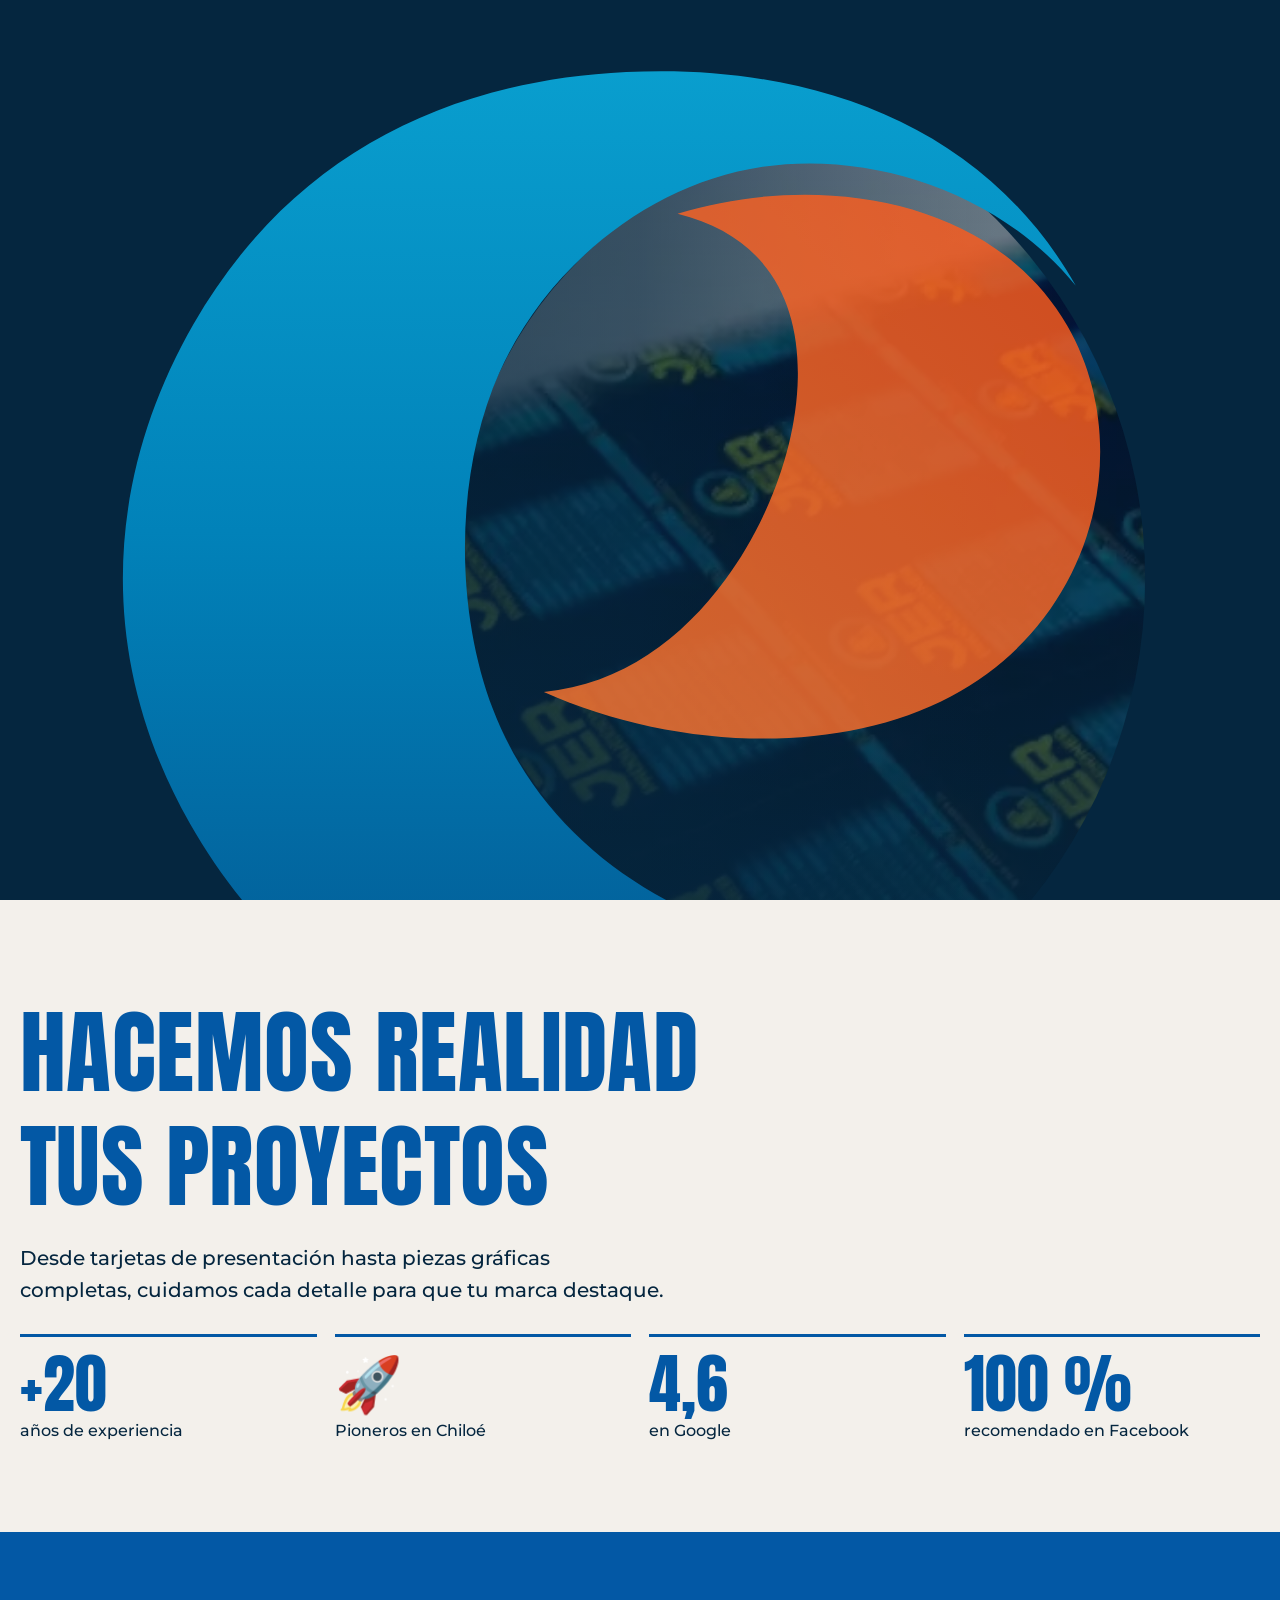
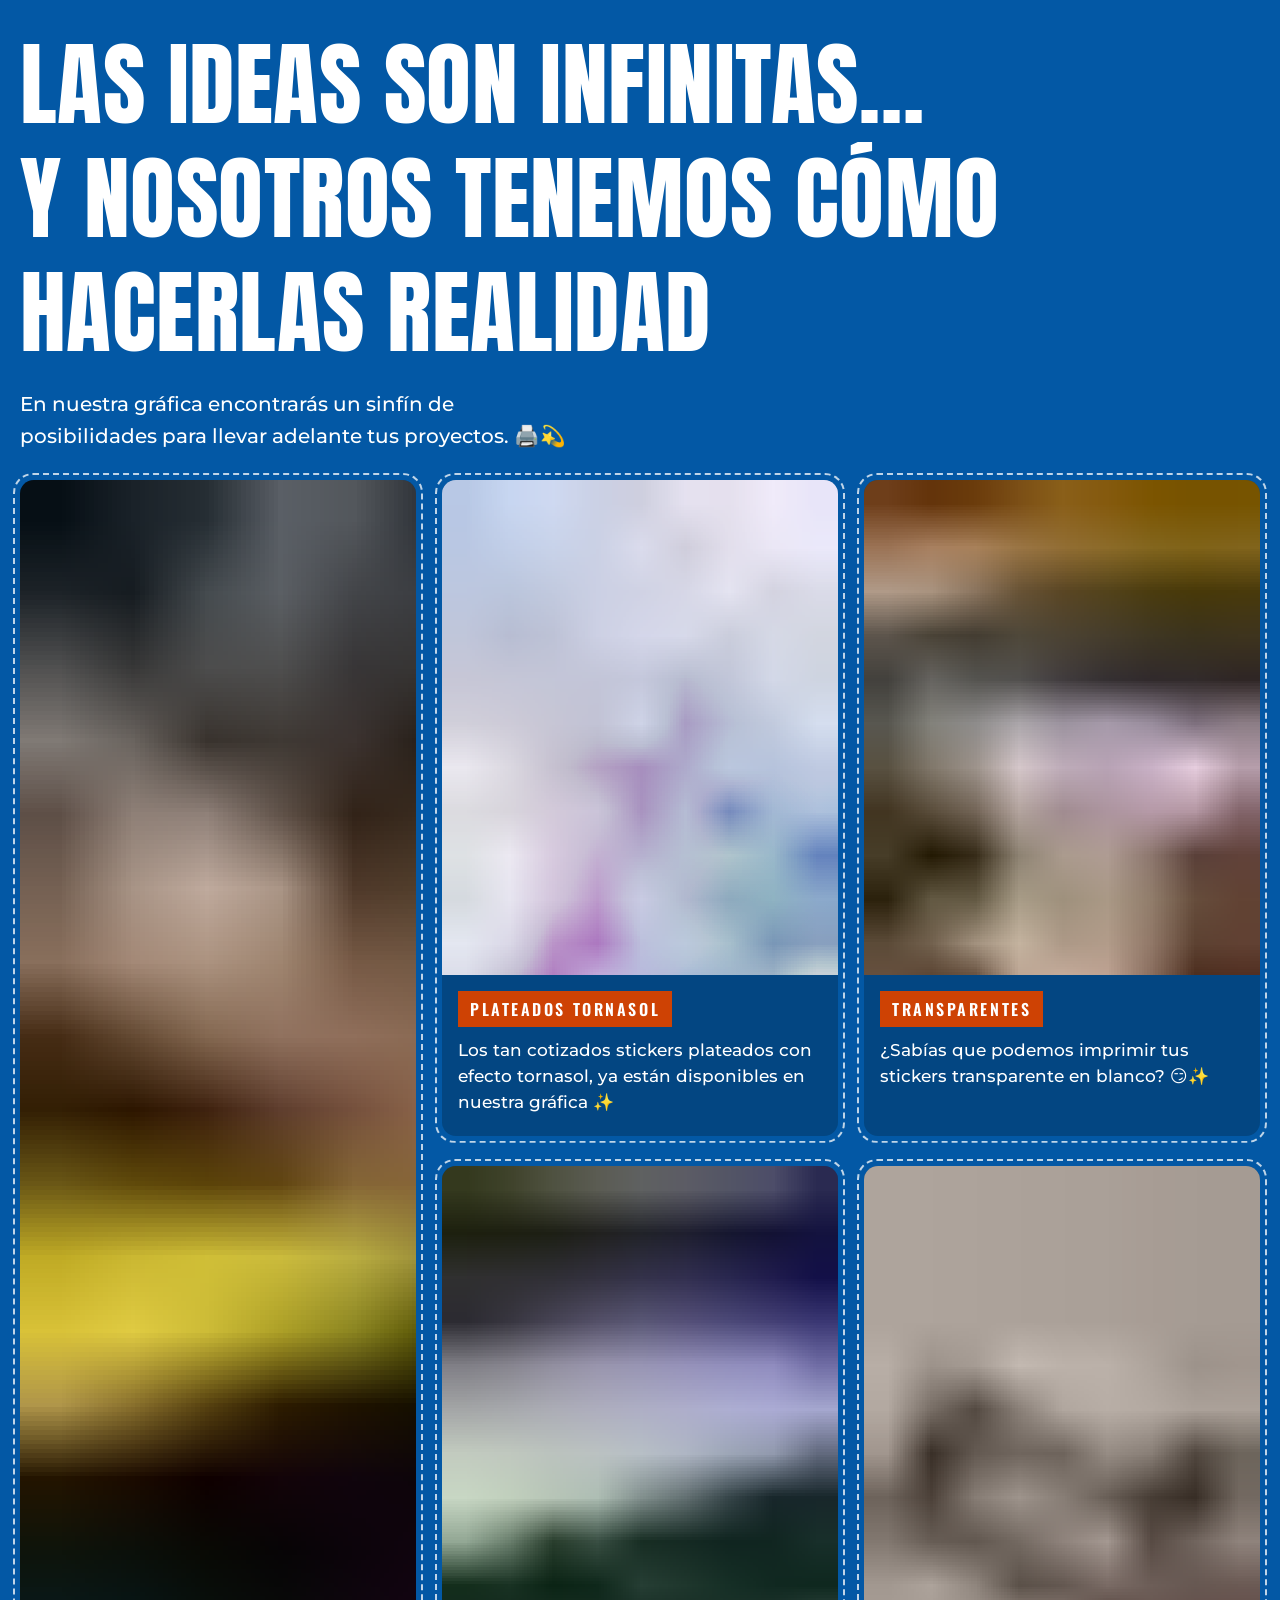
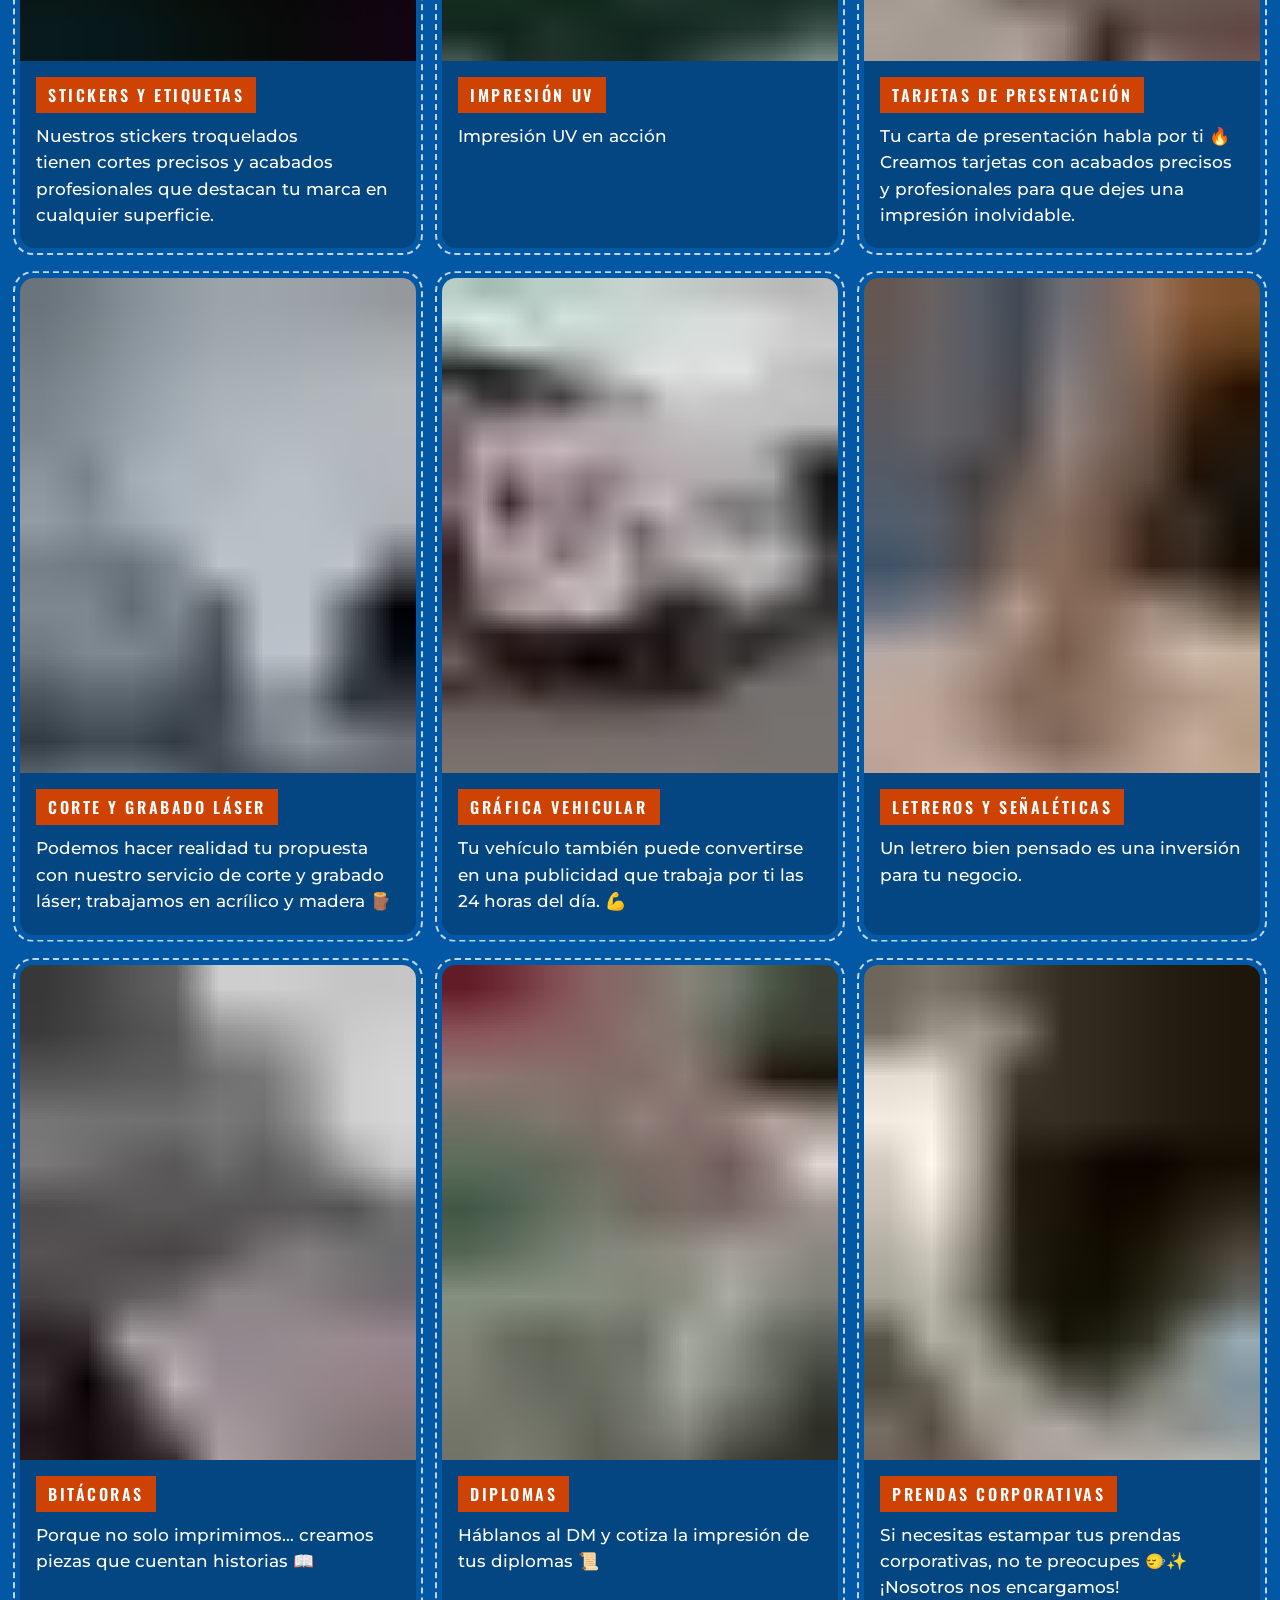
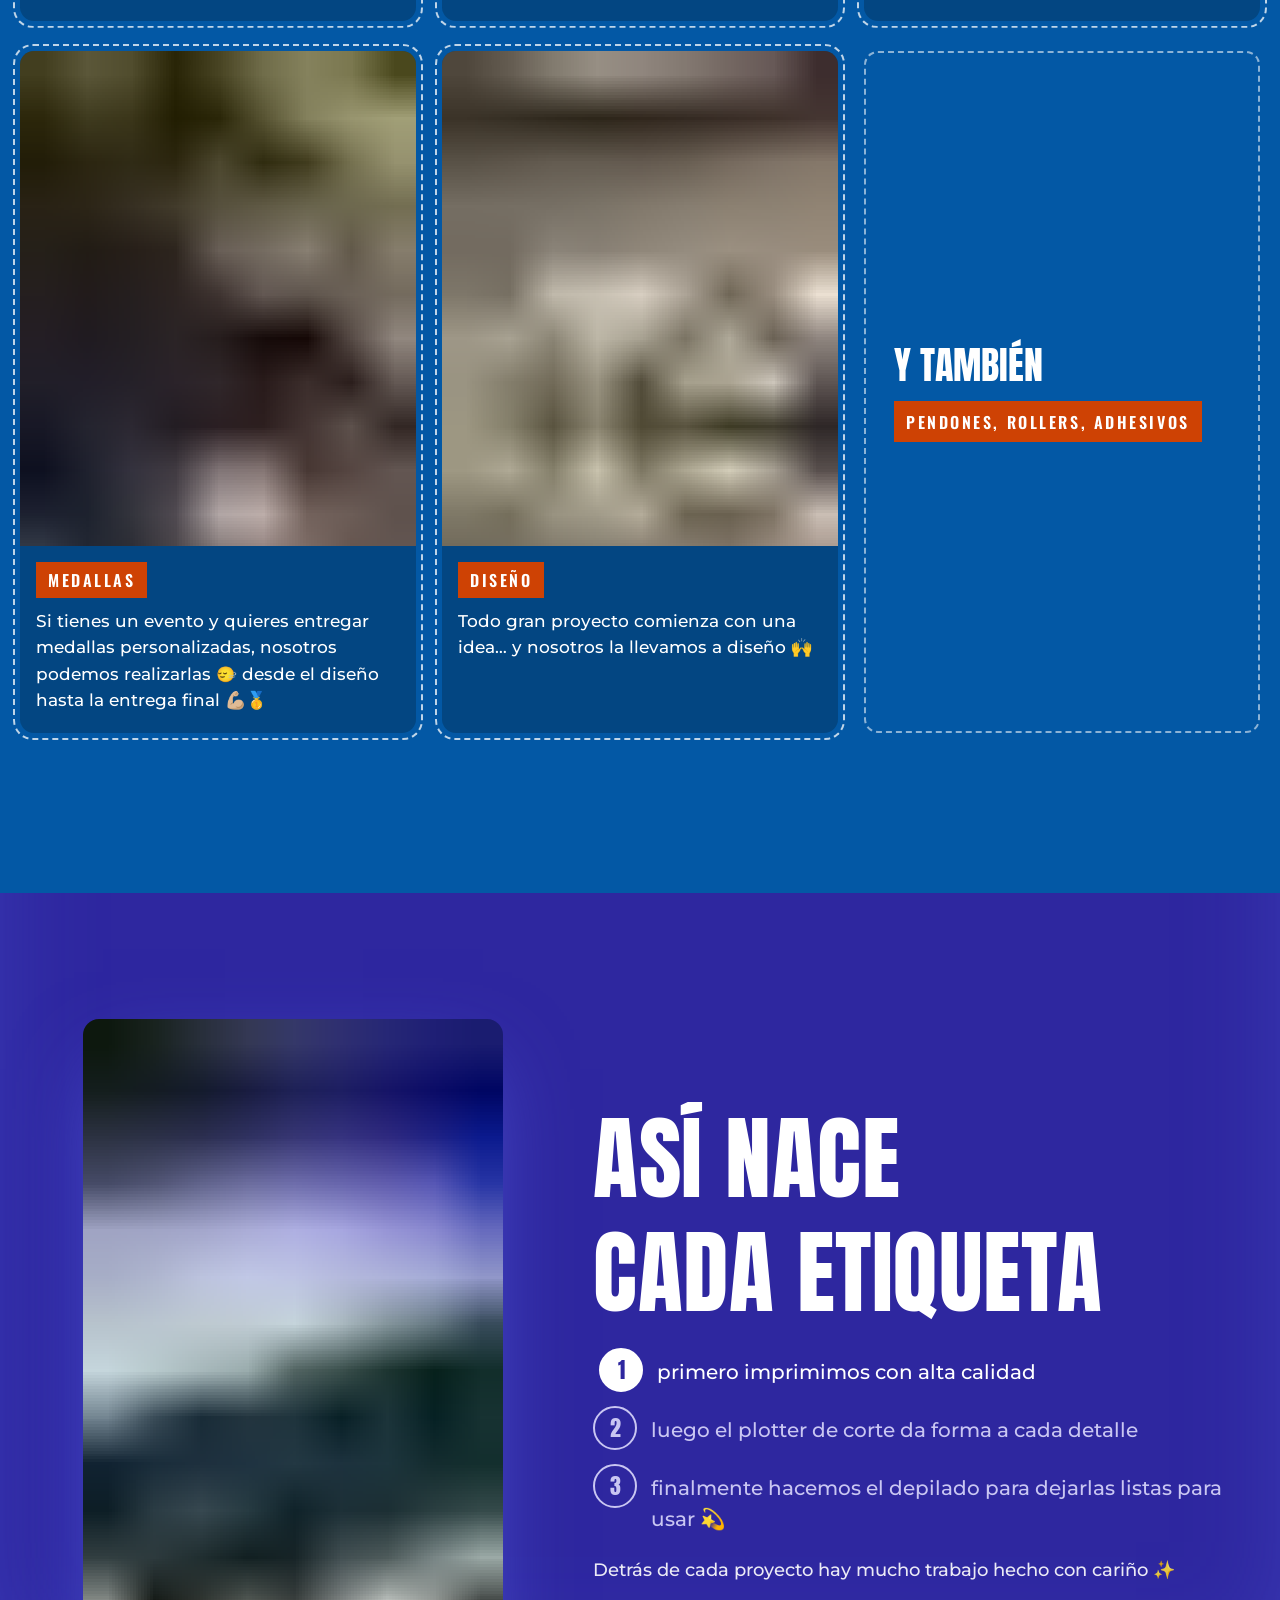
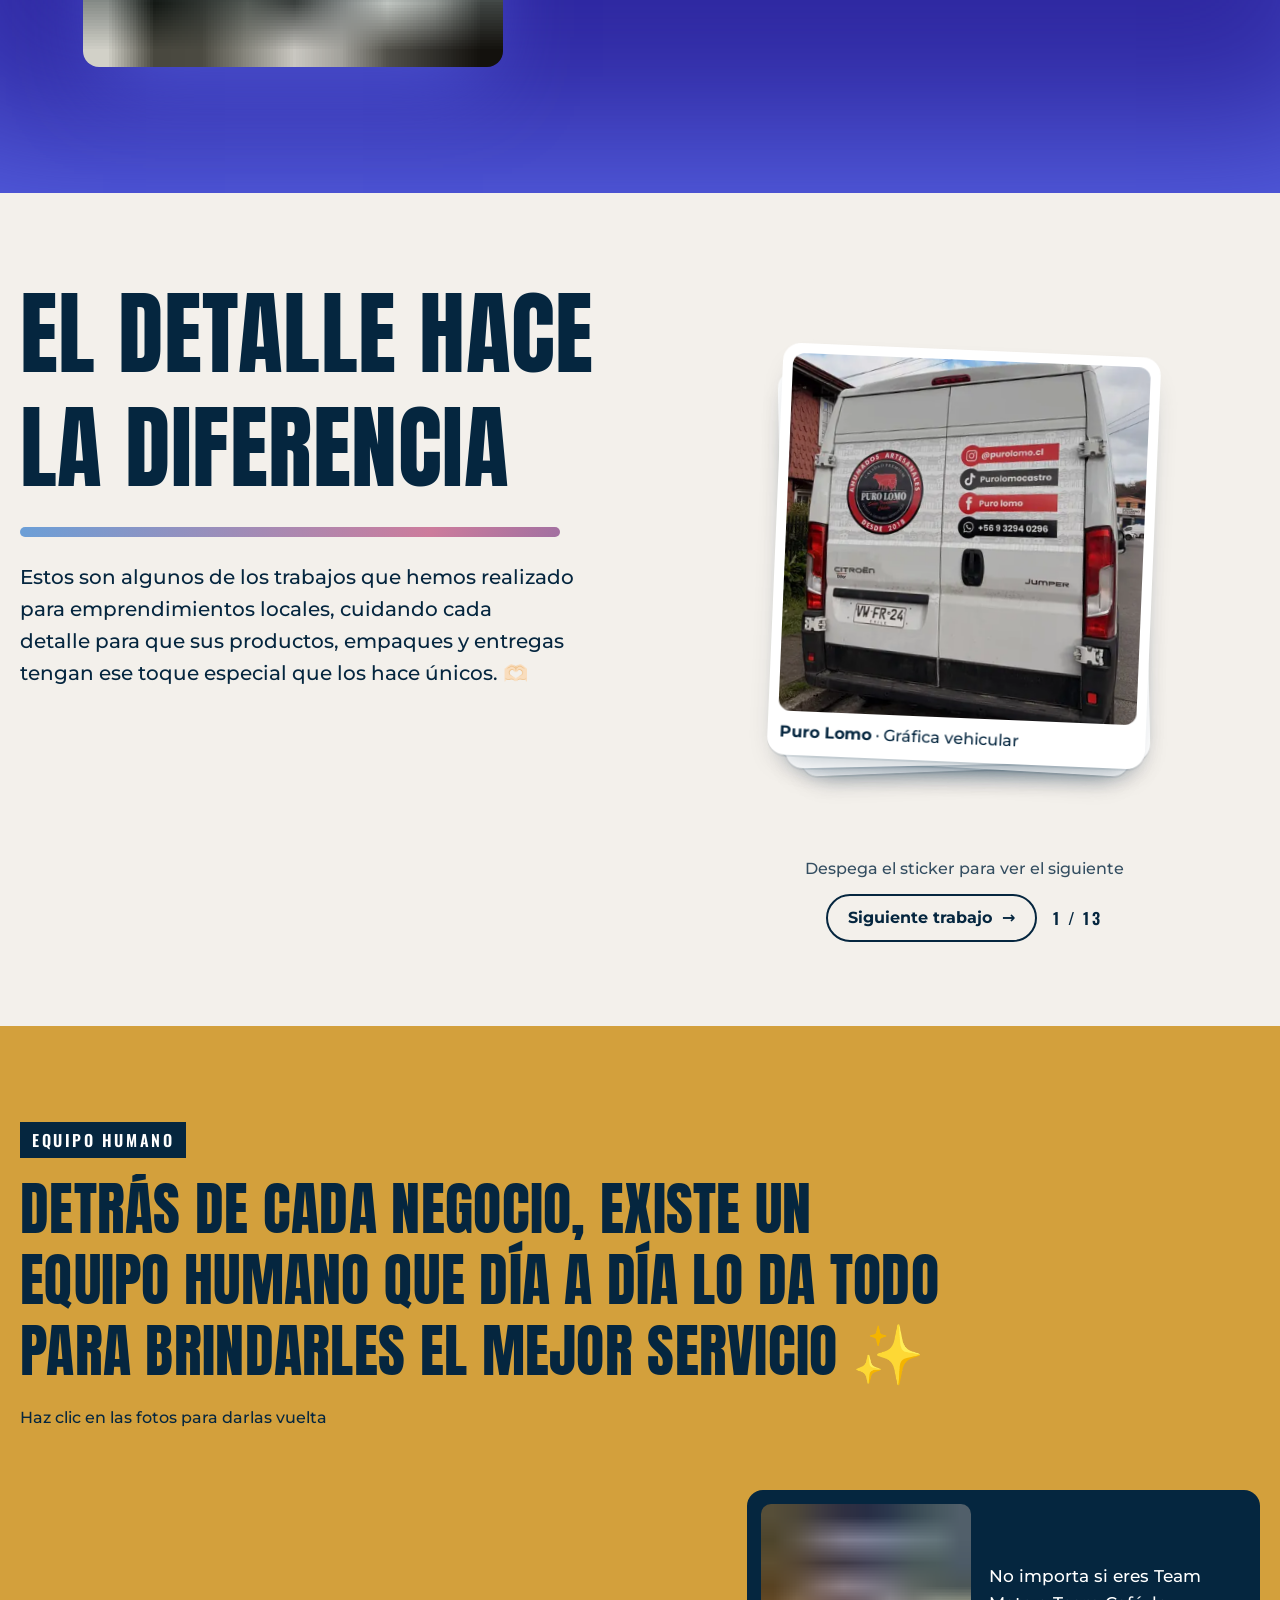
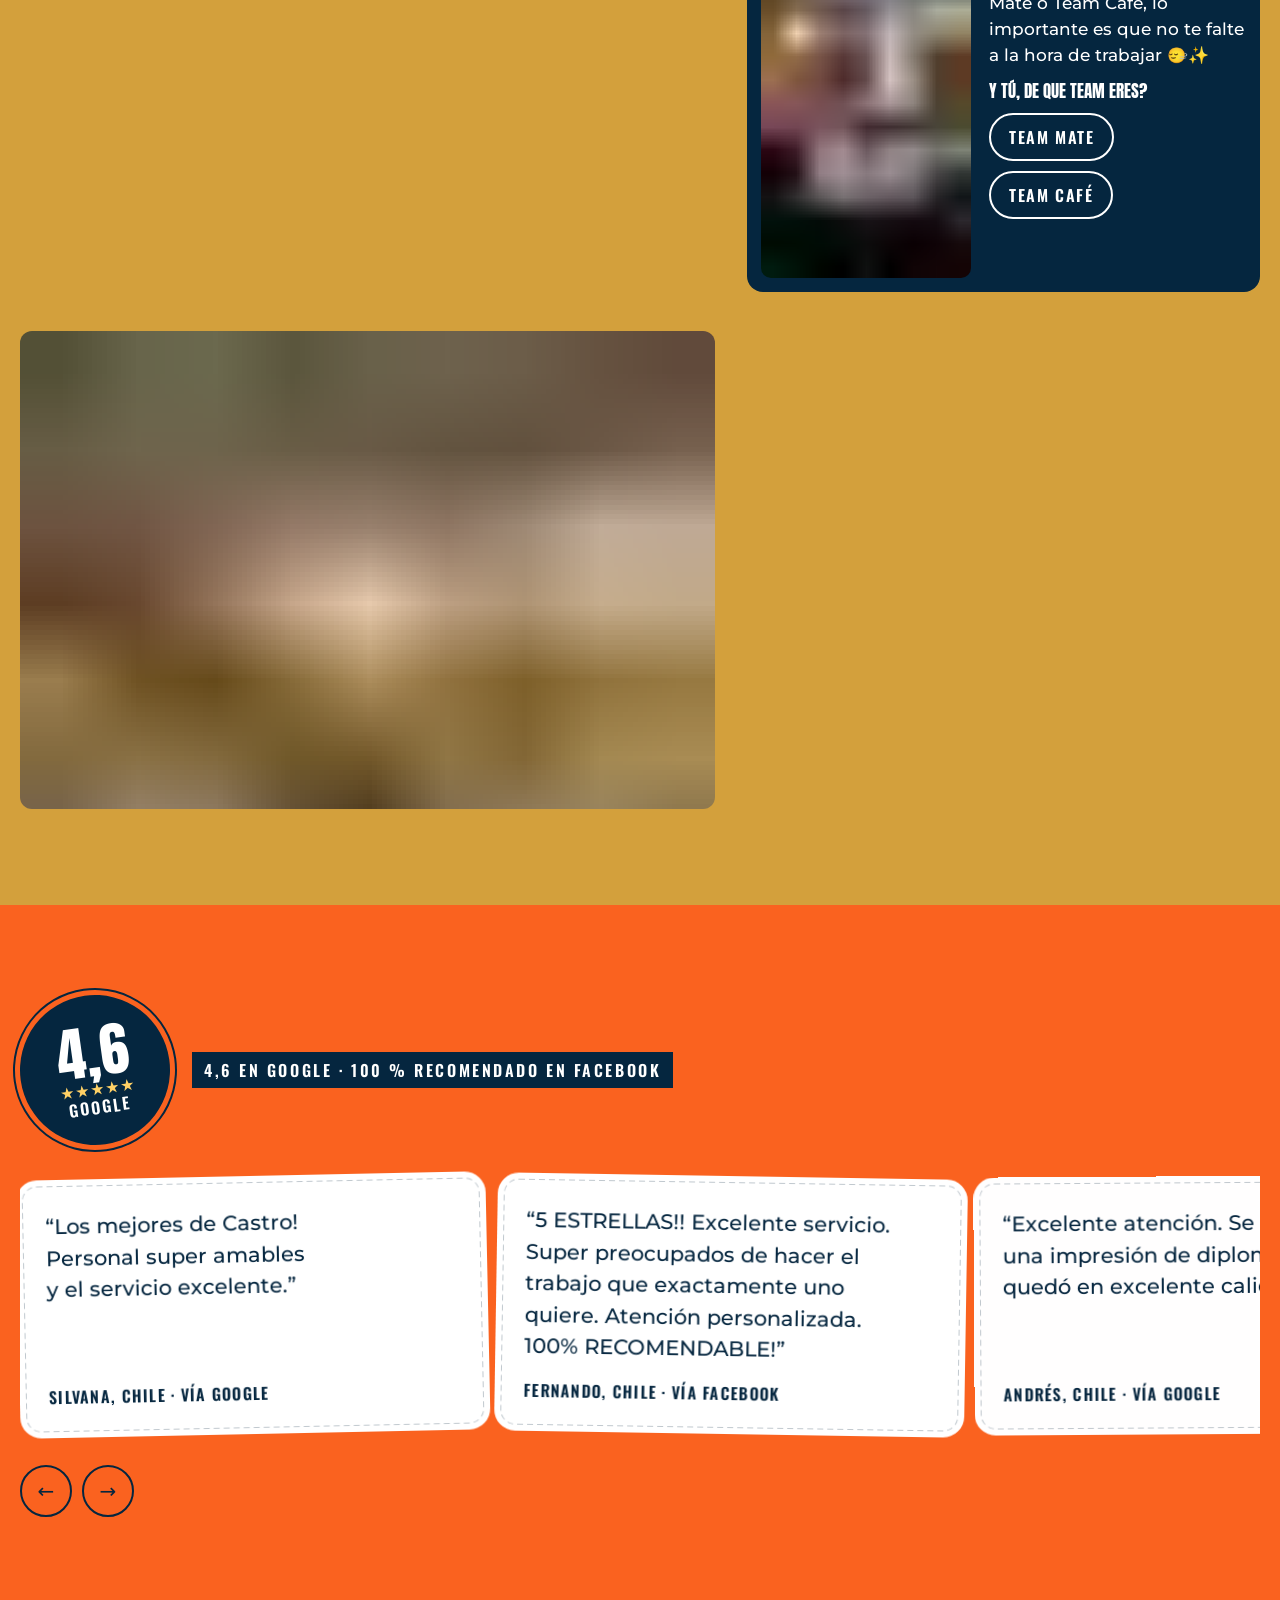
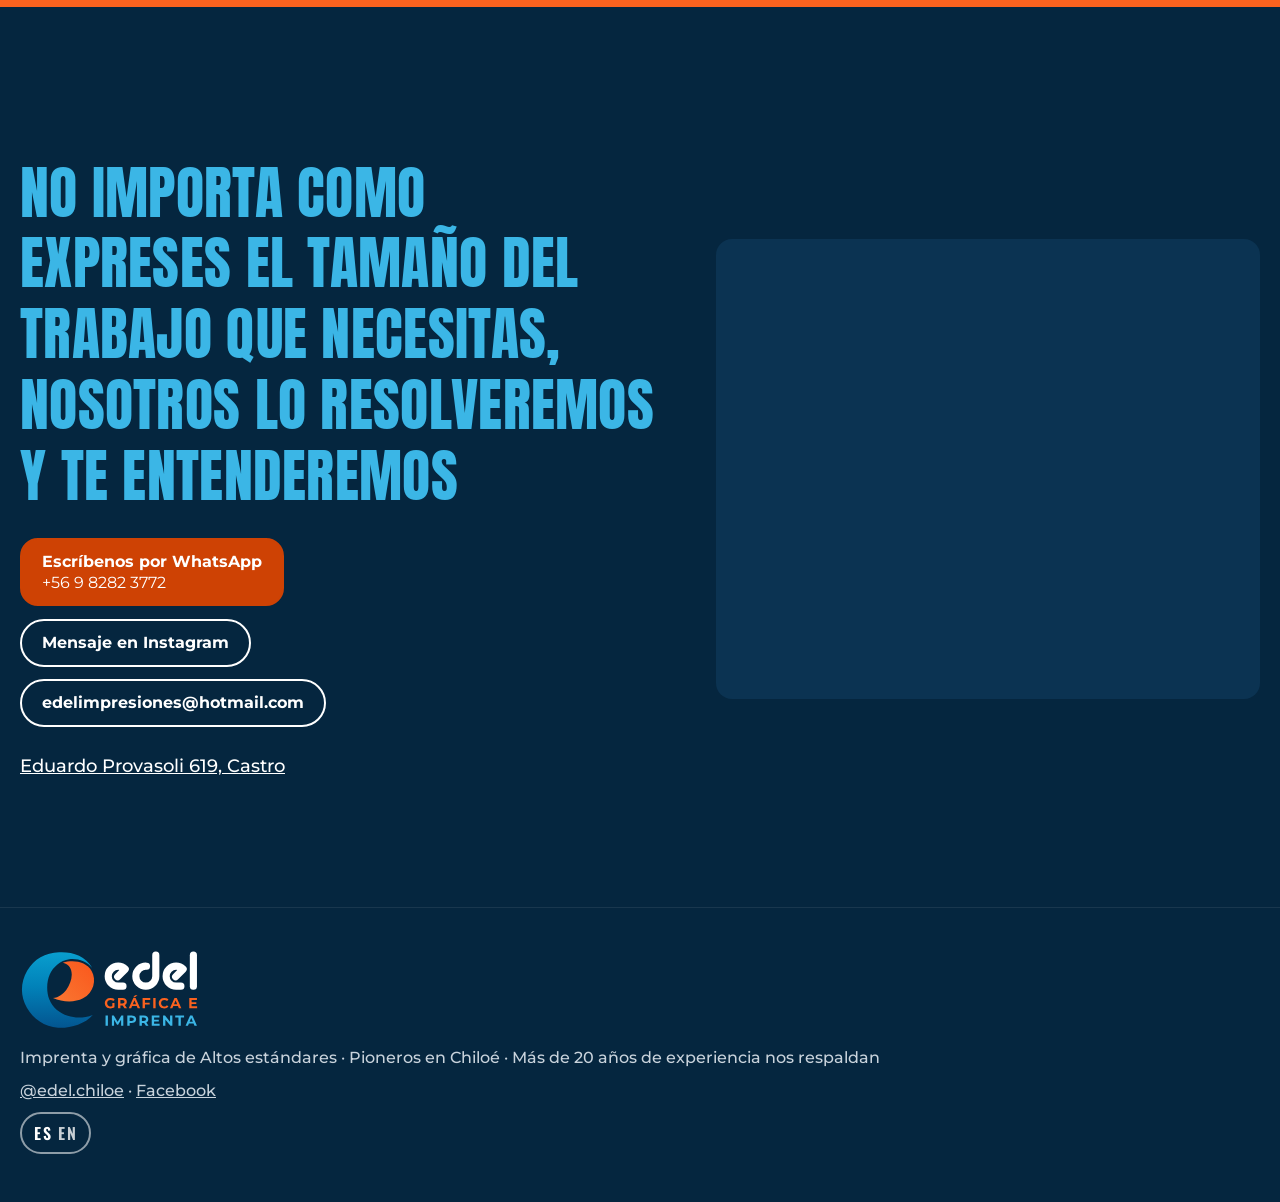
==== commit c74afe3c: "Fase 20: publicación definitiva. Versión final (nv8) en la raíz; /nueva*/ con 301 a /; noindex tambi" ====
--- a/nueva_v8/index.html
+++ b/nueva_v8/index.html
@@ -175,7 +175,7 @@
    <p class="sello" aria-hidden="true"><b data-en="4.6">4,6</b><span>★★★★★</span><small>Google</small></p>
    <p class="banda b-tinta"><span data-en="4.6 on Google · 100% recommended on Facebook">4,6 en Google · 100 % recomendado en Facebook</span></p>
   </div>
-  <div class="res-pista" tabindex="0" aria-label="Reseñas" data-aria-en="Reviews"><figure class="resena"><blockquote lang="es">“Los mejores de Castro! Personal super amables y el servicio excelente.”</blockquote><figcaption>Silvana, <span data-en="Chile">Chile</span> · <span data-en="via">vía</span> Google</figcaption></figure><figure class="resena"><blockquote lang="es">“5 ESTRELLAS!! Excelente servicio. Super preocupados de hacer el trabajo que exactamente uno quiere. Atención personalizada. 100% RECOMENDABLE!”</blockquote><figcaption>Fernando, <span data-en="Chile">Chile</span> · <span data-en="via">vía</span> Facebook</figcaption></figure><figure class="resena"><blockquote lang="es">“Excelente atención. Se realizó una impresión de diploma y quedó en excelente calidad.”</blockquote><figcaption>Andrés, <span data-en="Chile">Chile</span> · <span data-en="via">vía</span> Google</figcaption></figure><figure class="resena"><blockquote lang="es">“Fue una experiencia grata, se destaca la responsabilidad y buen trato”</blockquote><figcaption>Cristian, <span data-en="Chile">Chile</span> · <span data-en="via">vía</span> Google</figcaption></figure><figure class="resena"><blockquote lang="es">“Muy responsables en la fecha de entrega.”</blockquote><figcaption>Chilwe Gourmet, <span data-en="Chile">Chile</span> · <span data-en="via">vía</span> Google</figcaption></figure><figure class="resena"><blockquote lang="es">“excelente , me encantaron como salieron mis fotos !!! totalmente recomendable , a estar siempre atentos a sus promos .”</blockquote><figcaption>Marta, <span data-en="Chile">Chile</span> · <span data-en="via">vía</span> Facebook</figcaption></figure><figure class="resena"><blockquote lang="es">“excelente calidad precio!”</blockquote><figcaption>Alan, <span data-en="Chile">Chile</span> · <span data-en="via">vía</span> Google</figcaption></figure><figure class="resena"><blockquote lang="es">“Buen servicio, 10/10”</blockquote><figcaption>Luis, <span data-en="Chile">Chile</span> · <span data-en="via">vía</span> Google</figcaption></figure></div>
+  <div class="res-pista" tabindex="0" role="region" aria-label="Reseñas" data-aria-en="Reviews"><figure class="resena"><blockquote lang="es">“Los mejores de Castro! Personal super amables y el servicio excelente.”</blockquote><figcaption>Silvana, <span data-en="Chile">Chile</span> · <span data-en="via">vía</span> Google</figcaption></figure><figure class="resena"><blockquote lang="es">“5 ESTRELLAS!! Excelente servicio. Super preocupados de hacer el trabajo que exactamente uno quiere. Atención personalizada. 100% RECOMENDABLE!”</blockquote><figcaption>Fernando, <span data-en="Chile">Chile</span> · <span data-en="via">vía</span> Facebook</figcaption></figure><figure class="resena"><blockquote lang="es">“Excelente atención. Se realizó una impresión de diploma y quedó en excelente calidad.”</blockquote><figcaption>Andrés, <span data-en="Chile">Chile</span> · <span data-en="via">vía</span> Google</figcaption></figure><figure class="resena"><blockquote lang="es">“Fue una experiencia grata, se destaca la responsabilidad y buen trato”</blockquote><figcaption>Cristian, <span data-en="Chile">Chile</span> · <span data-en="via">vía</span> Google</figcaption></figure><figure class="resena"><blockquote lang="es">“Muy responsables en la fecha de entrega.”</blockquote><figcaption>Chilwe Gourmet, <span data-en="Chile">Chile</span> · <span data-en="via">vía</span> Google</figcaption></figure><figure class="resena"><blockquote lang="es">“excelente , me encantaron como salieron mis fotos !!! totalmente recomendable , a estar siempre atentos a sus promos .”</blockquote><figcaption>Marta, <span data-en="Chile">Chile</span> · <span data-en="via">vía</span> Facebook</figcaption></figure><figure class="resena"><blockquote lang="es">“excelente calidad precio!”</blockquote><figcaption>Alan, <span data-en="Chile">Chile</span> · <span data-en="via">vía</span> Google</figcaption></figure><figure class="resena"><blockquote lang="es">“Buen servicio, 10/10”</blockquote><figcaption>Luis, <span data-en="Chile">Chile</span> · <span data-en="via">vía</span> Google</figcaption></figure></div>
   <div class="res-b"><button type="button" class="prev" aria-label="Reseña anterior" data-aria-en="Previous review">←</button><button type="button" class="next" aria-label="Reseña siguiente" data-aria-en="Next review">→</button></div>
  </div>
 </section>
--- a/css/nv8/site.css
+++ b/css/nv8/site.css
@@ -375,3 +375,5 @@
 html{overflow-x:clip}
 @media (min-width:700px) and (max-width:1099px){.serv-m{aspect-ratio:1}}
 @media (min-width:900px){.team{position:sticky;top:110px}}
+.menu-lang .lang span,.pie-lang .lang span{opacity:.78}
+html[data-lang="es"] .lang .es,html[data-lang="en"] .lang .en{opacity:1}
